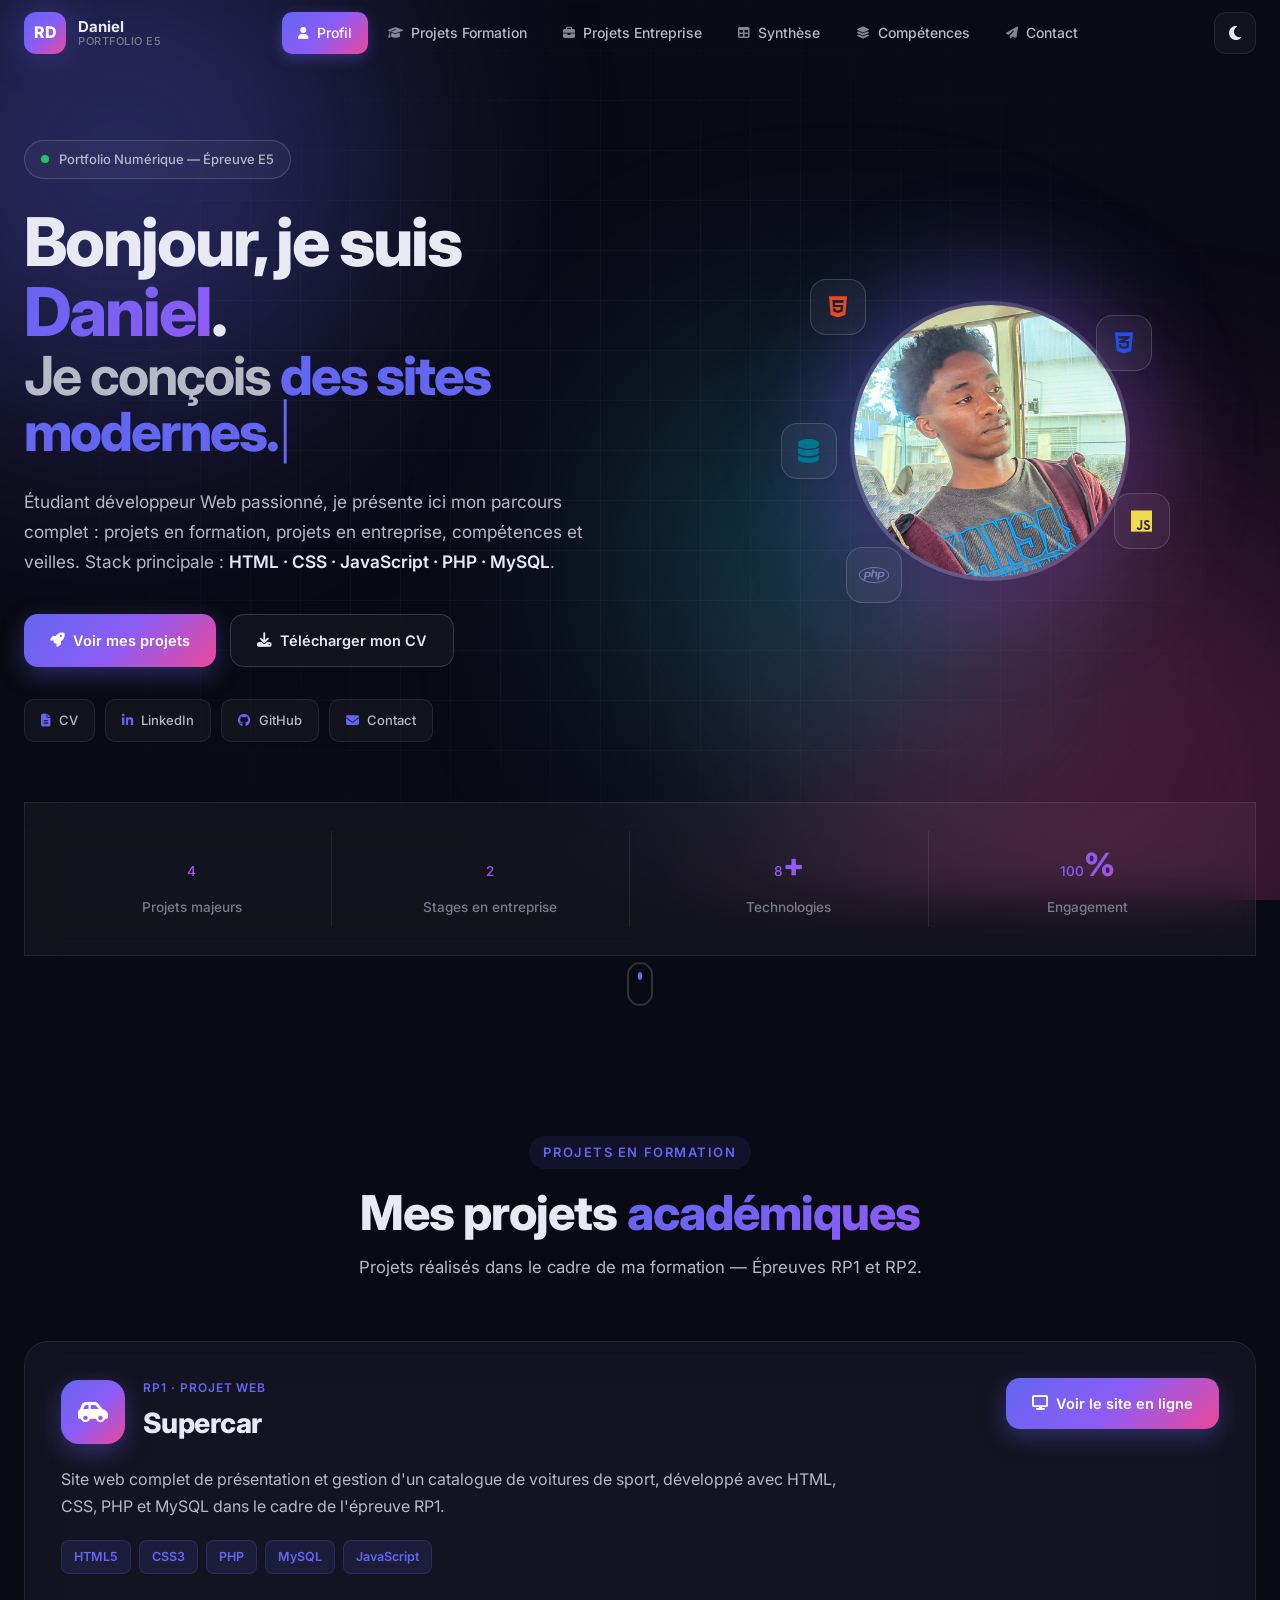
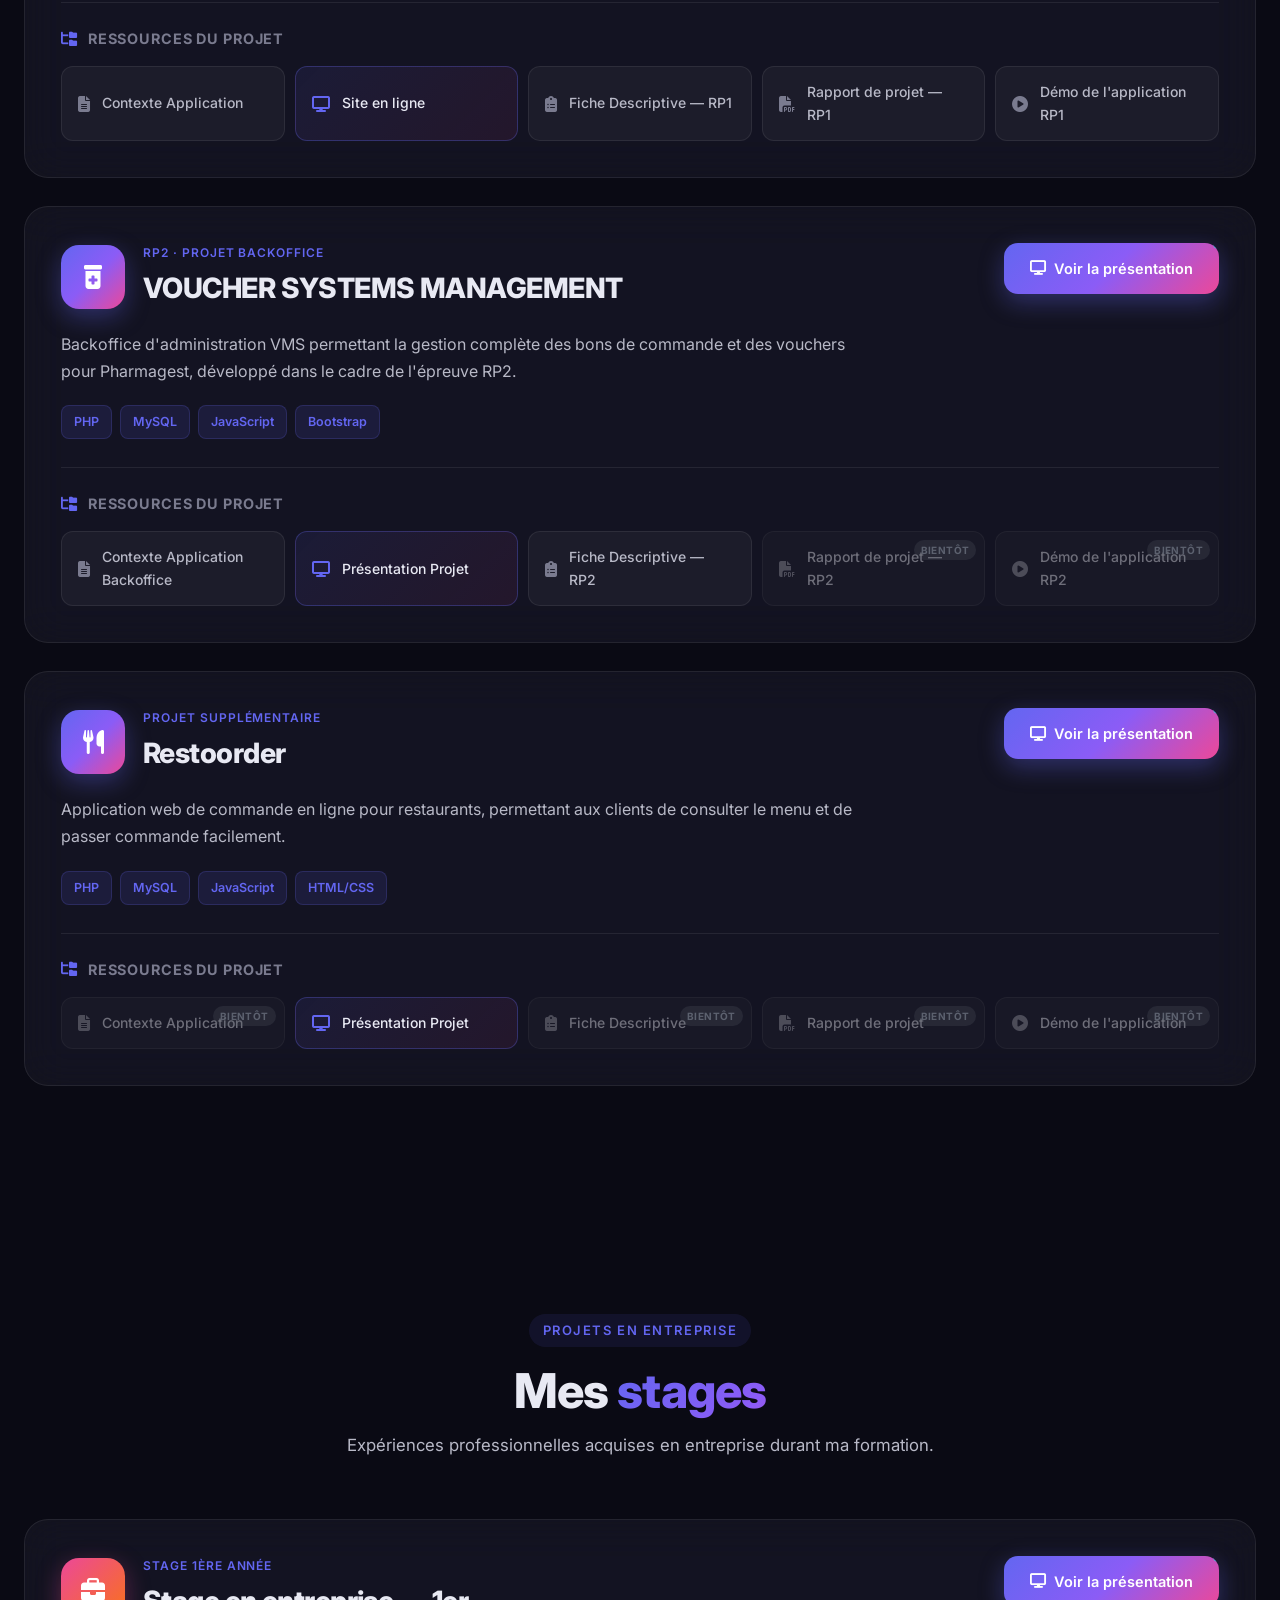
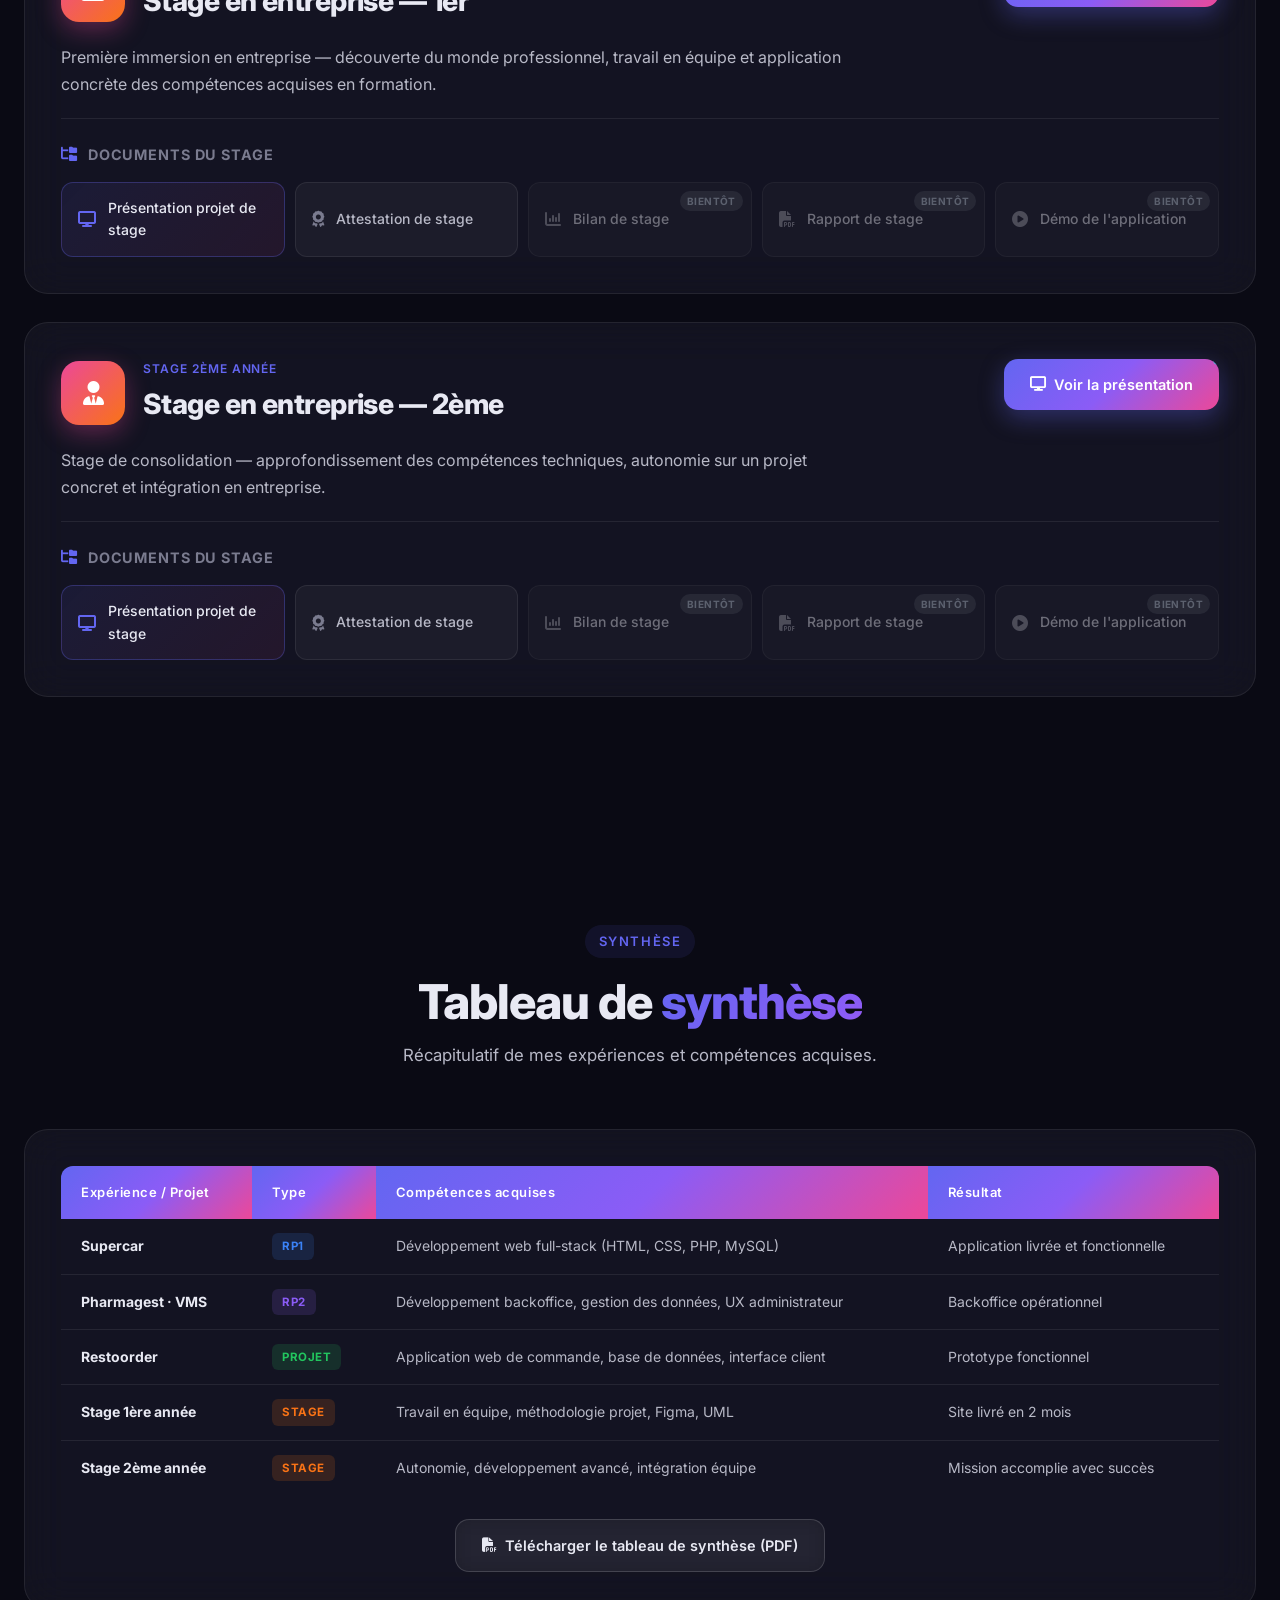
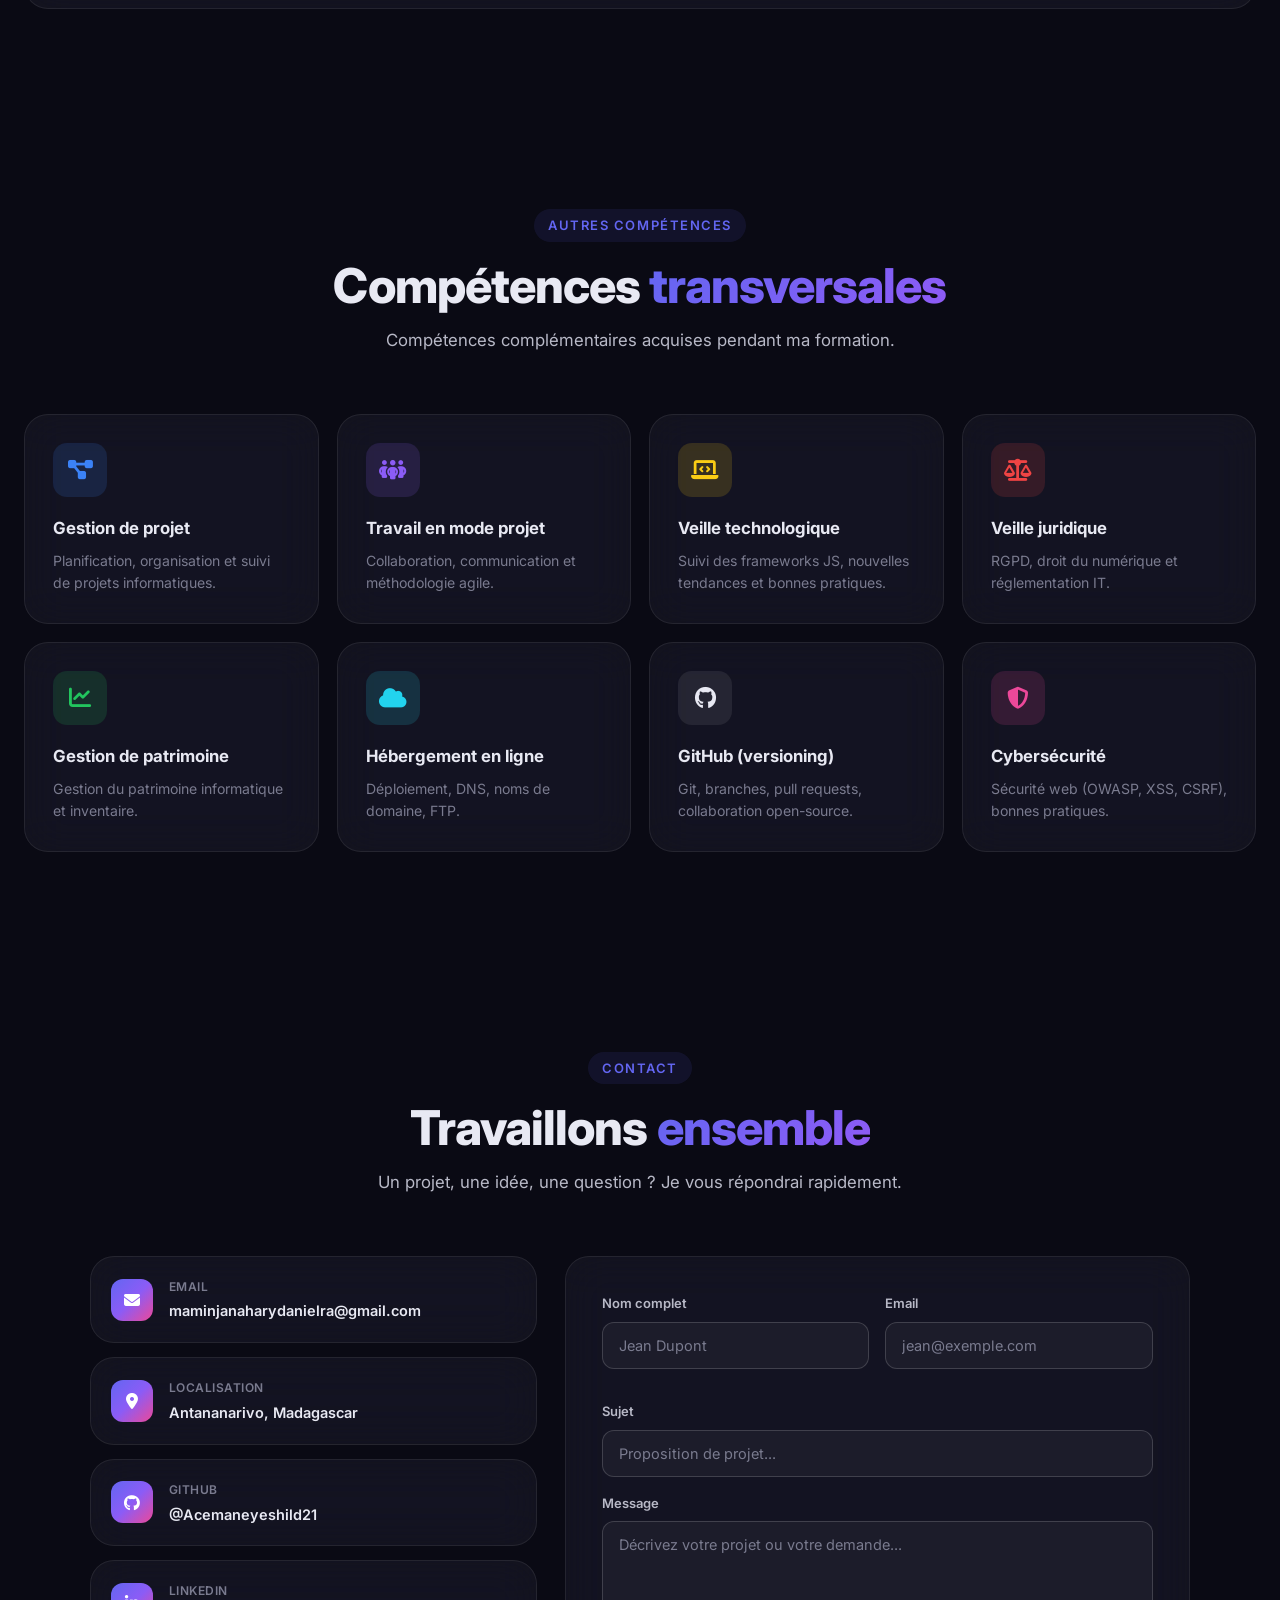
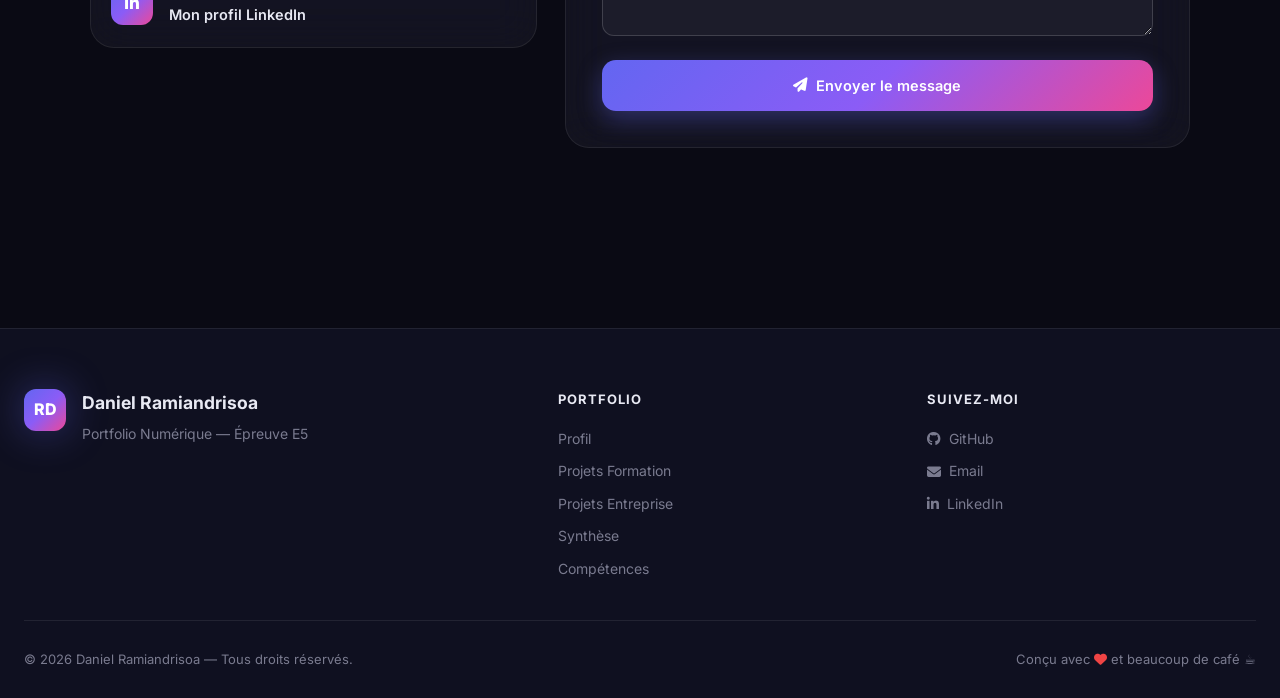
==== index.html @ cd3888f2 "Ajout des documents PDF et câblage des liens projets - 7 PDF ajoutés dans documents/ (contextes RP1/" ====
<!DOCTYPE html>
<html lang="fr" data-theme="dark">
<head>
    <meta charset="UTF-8">
    <meta name="viewport" content="width=device-width, initial-scale=1.0">
    <meta name="description" content="Portfolio Numérique — Épreuve E5 — Daniel Ramiandrisoa — Développeur Web Full Stack">
    <meta name="author" content="Daniel Ramiandrisoa">
    <title>Daniel Ramiandrisoa · Portfolio Numérique (E5)</title>

    <!-- Fonts -->
    <link rel="preconnect" href="https://fonts.googleapis.com">
    <link rel="preconnect" href="https://fonts.gstatic.com" crossorigin>
    <link href="https://fonts.googleapis.com/css2?family=Inter:wght@300;400;500;600;700;800;900&family=JetBrains+Mono:wght@400;500;700&display=swap" rel="stylesheet">

    <!-- Icons -->
    <link rel="stylesheet" href="https://cdnjs.cloudflare.com/ajax/libs/font-awesome/6.5.1/css/all.min.css">

    <!-- Styles -->
    <link rel="stylesheet" href="assets/style.css">
</head>
<body>

    <!-- ANIMATED BACKGROUND -->
    <div class="bg-wrapper" aria-hidden="true">
        <div class="blob blob-1"></div>
        <div class="blob blob-2"></div>
        <div class="blob blob-3"></div>
        <div class="grid-overlay"></div>
    </div>

    <!-- SCROLL PROGRESS BAR -->
    <div class="scroll-progress" id="scrollProgress"></div>

    <!-- NAVIGATION -->
    <header class="navbar" id="navbar">
        <div class="nav-container">
            <a href="#profil" class="nav-brand">
                <div class="logo-badge">
                    <span>RD</span>
                </div>
                <div class="brand-info">
                    <strong>Daniel</strong>
                    <small>Portfolio E5</small>
                </div>
            </a>

            <nav class="nav-links" id="navLinks">
                <a href="#profil" class="nav-link active"><i class="fas fa-user"></i> Profil</a>
                <a href="#formation" class="nav-link"><i class="fas fa-graduation-cap"></i> Projets Formation</a>
                <a href="#entreprise" class="nav-link"><i class="fas fa-briefcase"></i> Projets Entreprise</a>
                <a href="#synthese" class="nav-link"><i class="fas fa-table"></i> Synthèse</a>
                <a href="#competences" class="nav-link"><i class="fas fa-layer-group"></i> Compétences</a>
                <a href="#contact" class="nav-link"><i class="fas fa-paper-plane"></i> Contact</a>
            </nav>

            <div class="nav-actions">
                <button class="theme-toggle" id="themeToggle" aria-label="Changer le thème">
                    <i class="fas fa-moon icon-moon"></i>
                    <i class="fas fa-sun icon-sun"></i>
                </button>
                <button class="menu-toggle" id="menuToggle" aria-label="Menu">
                    <span></span>
                    <span></span>
                    <span></span>
                </button>
            </div>
        </div>
    </header>

    <main>

        <!-- ============ 1. PROFIL ============ -->
        <section class="hero" id="profil">
            <div class="hero-inner">
                <div class="hero-content" data-reveal>
                    <div class="status-pill">
                        <span class="status-dot"></span>
                        Portfolio Numérique — Épreuve E5
                    </div>

                    <h1 class="hero-title">
                        Bonjour, je suis <span class="gradient-text">Daniel</span>.<br>
                        <span class="hero-typed">
                            Je conçois
                            <span class="typed" id="typed"></span><span class="caret">|</span>
                        </span>
                    </h1>

                    <p class="hero-description">
                        Étudiant développeur Web passionné, je présente ici mon parcours complet :
                        projets en formation, projets en entreprise, compétences et veilles.
                        Stack principale : <strong>HTML · CSS · JavaScript · PHP · MySQL</strong>.
                    </p>

                    <div class="hero-cta">
                        <a href="#formation" class="btn btn-primary">
                            <i class="fas fa-rocket"></i> Voir mes projets
                        </a>
                        <a href="CV.pdf" class="btn btn-ghost" download>
                            <i class="fas fa-download"></i> Télécharger mon CV
                        </a>
                    </div>

                    <!-- Profil quick links -->
                    <div class="profile-links">
                        <a href="CV.pdf" target="_blank" class="profile-link">
                            <i class="fas fa-file-lines"></i> CV
                        </a>
                        <a href="#" target="_blank" rel="noopener" class="profile-link">
                            <i class="fab fa-linkedin-in"></i> LinkedIn
                        </a>
                        <a href="https://github.com/Acemaneyeshild21" target="_blank" rel="noopener" class="profile-link">
                            <i class="fab fa-github"></i> GitHub
                        </a>
                        <a href="#contact" class="profile-link">
                            <i class="fas fa-envelope"></i> Contact
                        </a>
                    </div>
                </div>

                <div class="hero-visual" data-reveal="right">
                    <div class="avatar-ring">
                        <div class="avatar-glow"></div>
                        <img src="IMAGES/dani picture.jpg" alt="Daniel" class="avatar">
                        <div class="floating-chip chip-1"><i class="fab fa-html5"></i></div>
                        <div class="floating-chip chip-2"><i class="fab fa-css3-alt"></i></div>
                        <div class="floating-chip chip-3"><i class="fab fa-js"></i></div>
                        <div class="floating-chip chip-4"><i class="fab fa-php"></i></div>
                        <div class="floating-chip chip-5"><i class="fas fa-database"></i></div>
                    </div>
                </div>
            </div>

            <div class="hero-stats" data-reveal>
                <div class="stat">
                    <strong><span class="counter" data-target="4">0</span></strong>
                    <span>Projets majeurs</span>
                </div>
                <div class="stat">
                    <strong><span class="counter" data-target="2">0</span></strong>
                    <span>Stages en entreprise</span>
                </div>
                <div class="stat">
                    <strong><span class="counter" data-target="8">0</span>+</strong>
                    <span>Technologies</span>
                </div>
                <div class="stat">
                    <strong><span class="counter" data-target="100">0</span>%</strong>
                    <span>Engagement</span>
                </div>
            </div>

            <a href="#formation" class="scroll-indicator" aria-label="Descendre">
                <span></span>
            </a>
        </section>

        <!-- ============ 2. PROJETS EN FORMATION ============ -->
        <section class="section" id="formation">
            <div class="section-head" data-reveal>
                <span class="section-kicker">Projets en formation</span>
                <h2 class="section-title">Mes projets <span class="gradient-text">académiques</span></h2>
                <p class="section-subtitle">Projets réalisés dans le cadre de ma formation — Épreuves RP1 et RP2.</p>
            </div>

            <!-- PROJECT 1 — SUPERCAR (RP1) -->
            <article class="project-block glass" data-reveal id="project-supercar">
                <div class="project-header">
                    <div class="project-title-row">
                        <div class="project-badge">
                            <i class="fas fa-car-side"></i>
                        </div>
                        <div>
                            <span class="project-kicker">RP1 · Projet Web</span>
                            <h3>Supercar</h3>
                        </div>
                    </div>
                    <a href="https://supercar21.alwaysdata.net" target="_blank" rel="noopener" class="btn btn-primary btn-presentation">
                        <i class="fas fa-display"></i> Voir le site en ligne
                    </a>
                </div>

                <p class="project-description">
                    Site web complet de présentation et gestion d'un catalogue de voitures de sport,
                    développé avec HTML, CSS, PHP et MySQL dans le cadre de l'épreuve RP1.
                </p>

                <div class="project-stack">
                    <span>HTML5</span><span>CSS3</span><span>PHP</span><span>MySQL</span><span>JavaScript</span>
                </div>

                <div class="project-resources">
                    <h4><i class="fas fa-folder-tree"></i> Ressources du projet</h4>
                    <div class="resource-grid">
                        <a href="documents/contexte-rp1-supercar.pdf" target="_blank" rel="noopener" class="resource-card">
                            <i class="fas fa-file-lines"></i>
                            <span>Contexte Application</span>
                        </a>
                        <a href="https://supercar21.alwaysdata.net" target="_blank" rel="noopener" class="resource-card resource-highlight">
                            <i class="fas fa-display"></i>
                            <span>Site en ligne</span>
                        </a>
                        <a href="documents/fiche-descriptive-rp1.pdf" target="_blank" rel="noopener" class="resource-card">
                            <i class="fas fa-clipboard-list"></i>
                            <span>Fiche Descriptive — RP1</span>
                        </a>
                        <a href="documents/rapport-projet-supercar.pdf" target="_blank" rel="noopener" class="resource-card">
                            <i class="fas fa-file-pdf"></i>
                            <span>Rapport de projet — RP1</span>
                        </a>
                        <a href="https://supercar21.alwaysdata.net" target="_blank" rel="noopener" class="resource-card">
                            <i class="fas fa-circle-play"></i>
                            <span>Démo de l'application RP1</span>
                        </a>
                    </div>
                </div>
            </article>

            <!-- PROJECT 2 VMS (RP2) -->
            <article class="project-block glass" data-reveal style="--delay:.1s" id="project-vms">
                <div class="project-header">
                    <div class="project-title-row">
                        <div class="project-badge">
                            <i class="fas fa-prescription-bottle-medical"></i>
                        </div>
                        <div>
                            <span class="project-kicker">RP2 · Projet Backoffice</span>
                            <h3>VOUCHER SYSTEMS MANAGEMENT</h3>
                        </div>
                    </div>
                    <!-- 👇 BOUTON DE PRÉSENTATION (Gamma) -->
                    <a href="https://canva.link/691xmqp88cqy38p" target="_blank" rel="noopener" class="btn btn-primary btn-presentation" data-gamma="vms">
                        <i class="fas fa-display"></i> Voir la présentation
                    </a>
                </div>

                <p class="project-description">
                    Backoffice d'administration VMS permettant la gestion complète des bons de commande
                    et des vouchers pour Pharmagest, développé dans le cadre de l'épreuve RP2.
                </p>

                <div class="project-stack">
                    <span>PHP</span><span>MySQL</span><span>JavaScript</span><span>Bootstrap</span>
                </div>

                <div class="project-resources">
                    <h4><i class="fas fa-folder-tree"></i> Ressources du projet</h4>
                    <div class="resource-grid">
                        <a href="documents/contexte-rp2-vms.pdf" target="_blank" rel="noopener" class="resource-card">
                            <i class="fas fa-file-lines"></i>
                            <span>Contexte Application Backoffice</span>
                        </a>
                        <a href="https://canva.link/691xmqp88cqy38p" target="_blank" rel="noopener" class="resource-card resource-highlight">
                            <i class="fas fa-display"></i>
                            <span>Présentation Projet</span>
                        </a>
                        <a href="documents/fiche-descriptive-rp2.pdf" target="_blank" rel="noopener" class="resource-card">
                            <i class="fas fa-clipboard-list"></i>
                            <span>Fiche Descriptive — RP2</span>
                        </a>
                        <a href="#" class="resource-card soon" aria-disabled="true" title="Bientôt disponible">
                            <i class="fas fa-file-pdf"></i>
                            <span>Rapport de projet — RP2</span>
                        </a>
                        <a href="#" class="resource-card soon" aria-disabled="true" title="Bientôt disponible">
                            <i class="fas fa-circle-play"></i>
                            <span>Démo de l'application RP2</span>
                        </a>
                    </div>
                </div>
            </article>

            <!-- PROJECT 3 — RESTOORDER (Projet supplémentaire) -->
            <article class="project-block glass" data-reveal style="--delay:.2s" id="project-restoorder">
                <div class="project-header">
                    <div class="project-title-row">
                        <div class="project-badge">
                            <i class="fas fa-utensils"></i>
                        </div>
                        <div>
                            <span class="project-kicker">Projet supplémentaire</span>
                            <h3>Restoorder</h3>
                        </div>
                    </div>
                    <!-- 👇 BOUTON DE PRÉSENTATION (Gamma) -->
                    <a href="https://canva.link/rau8908d33sqq9n" target="_blank" rel="noopener" class="btn btn-primary btn-presentation" data-gamma="restoorder">
                        <i class="fas fa-display"></i> Voir la présentation
                    </a>
                </div>

                <p class="project-description">
                    Application web de commande en ligne pour restaurants, permettant aux clients
                    de consulter le menu et de passer commande facilement.
                </p>

                <div class="project-stack">
                    <span>PHP</span><span>MySQL</span><span>JavaScript</span><span>HTML/CSS</span>
                </div>

                <div class="project-resources">
                    <h4><i class="fas fa-folder-tree"></i> Ressources du projet</h4>
                    <div class="resource-grid">
                        <a href="#" class="resource-card soon" aria-disabled="true" title="Bientôt disponible">
                            <i class="fas fa-file-lines"></i>
                            <span>Contexte Application</span>
                        </a>
                        <a href="https://canva.link/rau8908d33sqq9n" target="_blank" rel="noopener" class="resource-card resource-highlight">
                            <i class="fas fa-display"></i>
                            <span>Présentation Projet</span>
                        </a>
                        <a href="#" class="resource-card soon" aria-disabled="true" title="Bientôt disponible">
                            <i class="fas fa-clipboard-list"></i>
                            <span>Fiche Descriptive</span>
                        </a>
                        <a href="#" class="resource-card soon" aria-disabled="true" title="Bientôt disponible">
                            <i class="fas fa-file-pdf"></i>
                            <span>Rapport de projet</span>
                        </a>
                        <a href="#" class="resource-card soon" aria-disabled="true" title="Bientôt disponible">
                            <i class="fas fa-circle-play"></i>
                            <span>Démo de l'application</span>
                        </a>
                    </div>
                </div>
            </article>
        </section>

        <!-- ============ 3. PROJETS EN ENTREPRISE ============ -->
        <section class="section" id="entreprise">
            <div class="section-head" data-reveal>
                <span class="section-kicker">Projets en entreprise</span>
                <h2 class="section-title">Mes <span class="gradient-text">stages</span></h2>
                <p class="section-subtitle">Expériences professionnelles acquises en entreprise durant ma formation.</p>
            </div>

            <!-- STAGE 1ère ANNÉE -->
            <article class="project-block glass" data-reveal id="stage-1">
                <div class="project-header">
                    <div class="project-title-row">
                        <div class="project-badge badge-alt">
                            <i class="fas fa-briefcase"></i>
                        </div>
                        <div>
                            <span class="project-kicker">Stage 1ère année</span>
                            <h3>Stage en entreprise — 1er</h3>
                        </div>
                    </div>
                    <!-- 👇 BOUTON DE PRÉSENTATION (Gamma) -->
                    <a href="https://canva.link/2drjv4bd35usdvf" target="_blank" rel="noopener" class="btn btn-primary btn-presentation" data-gamma="stage1">
                        <i class="fas fa-display"></i> Voir la présentation
                    </a>
                </div>

                <p class="project-description">
                    Première immersion en entreprise — découverte du monde professionnel,
                    travail en équipe et application concrète des compétences acquises en formation.
                </p>

                <div class="project-resources">
                    <h4><i class="fas fa-folder-tree"></i> Documents du stage</h4>
                    <div class="resource-grid">
                        <a href="https://canva.link/2drjv4bd35usdvf" target="_blank" rel="noopener" class="resource-card resource-highlight">
                            <i class="fas fa-display"></i>
                            <span>Présentation projet de stage</span>
                        </a>
                        <a href="documents/attestation-stage1.pdf" target="_blank" rel="noopener" class="resource-card">
                            <i class="fas fa-award"></i>
                            <span>Attestation de stage</span>
                        </a>
                        <a href="#" class="resource-card soon" aria-disabled="true" title="Bientôt disponible">
                            <i class="fas fa-chart-column"></i>
                            <span>Bilan de stage</span>
                        </a>
                        <a href="#" class="resource-card soon" aria-disabled="true" title="Bientôt disponible">
                            <i class="fas fa-file-pdf"></i>
                            <span>Rapport de stage</span>
                        </a>
                        <a href="#" class="resource-card soon" aria-disabled="true" title="Bientôt disponible">
                            <i class="fas fa-circle-play"></i>
                            <span>Démo de l'application</span>
                        </a>
                    </div>
                </div>
            </article>

            <!-- STAGE 2ème ANNÉE -->
            <article class="project-block glass" data-reveal style="--delay:.1s" id="stage-2">
                <div class="project-header">
                    <div class="project-title-row">
                        <div class="project-badge badge-alt">
                            <i class="fas fa-user-tie"></i>
                        </div>
                        <div>
                            <span class="project-kicker">Stage 2ème année</span>
                            <h3>Stage en entreprise — 2ème</h3>
                        </div>
                    </div>
                    <!-- 👇 BOUTON DE PRÉSENTATION (Gamma) -->
                    <a href="https://canva.link/rau8908d33sqq9n" target="_blank" rel="noopener" class="btn btn-primary btn-presentation" data-gamma="stage2">
                        <i class="fas fa-display"></i> Voir la présentation
                    </a>
                </div>

                <p class="project-description">
                    Stage de consolidation — approfondissement des compétences techniques,
                    autonomie sur un projet concret et intégration en entreprise.
                </p>

                <div class="project-resources">
                    <h4><i class="fas fa-folder-tree"></i> Documents du stage</h4>
                    <div class="resource-grid">
                        <a href="https://restoorder-fqgn.vercel.app/" target="_blank" rel="noopener" class="resource-card resource-highlight">
                            <i class="fas fa-display"></i>
                            <span>Présentation projet de stage</span>
                        </a>
                        <a href="documents/attestation-stage2.pdf" target="_blank" rel="noopener" class="resource-card">
                            <i class="fas fa-award"></i>
                            <span>Attestation de stage</span>
                        </a>
                        <a href="#" class="resource-card soon" aria-disabled="true" title="Bientôt disponible">
                            <i class="fas fa-chart-column"></i>
                            <span>Bilan de stage</span>
                        </a>
                        <a href="#" class="resource-card soon" aria-disabled="true" title="Bientôt disponible">
                            <i class="fas fa-file-pdf"></i>
                            <span>Rapport de stage</span>
                        </a>
                        <a href="#" class="resource-card soon" aria-disabled="true" title="Bientôt disponible">
                            <i class="fas fa-circle-play"></i>
                            <span>Démo de l'application</span>
                        </a>
                    </div>
                </div>
            </article>
        </section>

        <!-- ============ 4. TABLEAU DE SYNTHÈSE ============ -->
        <section class="section" id="synthese">
            <div class="section-head" data-reveal>
                <span class="section-kicker">Synthèse</span>
                <h2 class="section-title">Tableau de <span class="gradient-text">synthèse</span></h2>
                <p class="section-subtitle">Récapitulatif de mes expériences et compétences acquises.</p>
            </div>

            <div class="summary-wrap glass" data-reveal>
                <div class="table-scroll">
                    <table class="summary-table">
                        <thead>
                            <tr>
                                <th>Expérience / Projet</th>
                                <th>Type</th>
                                <th>Compétences acquises</th>
                                <th>Résultat</th>
                            </tr>
                        </thead>
                        <tbody>
                            <tr>
                                <td><strong>Supercar</strong></td>
                                <td><span class="tag tag-blue">RP1</span></td>
                                <td>Développement web full-stack (HTML, CSS, PHP, MySQL)</td>
                                <td>Application livrée et fonctionnelle</td>
                            </tr>
                            <tr>
                                <td><strong>Pharmagest · VMS</strong></td>
                                <td><span class="tag tag-purple">RP2</span></td>
                                <td>Développement backoffice, gestion des données, UX administrateur</td>
                                <td>Backoffice opérationnel</td>
                            </tr>
                            <tr>
                                <td><strong>Restoorder</strong></td>
                                <td><span class="tag tag-green">Projet</span></td>
                                <td>Application web de commande, base de données, interface client</td>
                                <td>Prototype fonctionnel</td>
                            </tr>
                            <tr>
                                <td><strong>Stage 1ère année</strong></td>
                                <td><span class="tag tag-orange">Stage</span></td>
                                <td>Travail en équipe, méthodologie projet, Figma, UML</td>
                                <td>Site livré en 2 mois</td>
                            </tr>
                            <tr>
                                <td><strong>Stage 2ème année</strong></td>
                                <td><span class="tag tag-orange">Stage</span></td>
                                <td>Autonomie, développement avancé, intégration équipe</td>
                                <td>Mission accomplie avec succès</td>
                            </tr>
                        </tbody>
                    </table>
                </div>
                <div style="text-align:center; margin-top:24px;">
                    <a href="documents/tableau-synthese.pdf" target="_blank" rel="noopener" class="btn btn-ghost">
                        <i class="fas fa-file-pdf"></i> Télécharger le tableau de synthèse (PDF)
                    </a>
                </div>
            </div>
        </section>

        <!-- ============ 5. AUTRES COMPÉTENCES ============ -->
        <section class="section" id="competences">
            <div class="section-head" data-reveal>
                <span class="section-kicker">Autres compétences</span>
                <h2 class="section-title">Compétences <span class="gradient-text">transversales</span></h2>
                <p class="section-subtitle">Compétences complémentaires acquises pendant ma formation.</p>
            </div>

            <div class="competences-grid">
                <a href="#" class="competence-card glass" data-reveal>
                    <div class="comp-icon icon-blue"><i class="fas fa-diagram-project"></i></div>
                    <h4>Gestion de projet</h4>
                    <p>Planification, organisation et suivi de projets informatiques.</p>
                </a>
                <a href="#" class="competence-card glass" data-reveal style="--delay:.05s">
                    <div class="comp-icon icon-purple"><i class="fas fa-people-group"></i></div>
                    <h4>Travail en mode projet</h4>
                    <p>Collaboration, communication et méthodologie agile.</p>
                </a>
                <a href="veille 1 js.html" class="competence-card glass" data-reveal style="--delay:.1s">
                    <div class="comp-icon icon-yellow"><i class="fas fa-laptop-code"></i></div>
                    <h4>Veille technologique</h4>
                    <p>Suivi des frameworks JS, nouvelles tendances et bonnes pratiques.</p>
                </a>
                <a href="#" class="competence-card glass" data-reveal style="--delay:.15s">
                    <div class="comp-icon icon-red"><i class="fas fa-scale-balanced"></i></div>
                    <h4>Veille juridique</h4>
                    <p>RGPD, droit du numérique et réglementation IT.</p>
                </a>
                <a href="#" class="competence-card glass" data-reveal style="--delay:.2s">
                    <div class="comp-icon icon-green"><i class="fas fa-chart-line"></i></div>
                    <h4>Gestion de patrimoine</h4>
                    <p>Gestion du patrimoine informatique et inventaire.</p>
                </a>
                <a href="#" class="competence-card glass" data-reveal style="--delay:.25s">
                    <div class="comp-icon icon-cyan"><i class="fas fa-cloud"></i></div>
                    <h4>Hébergement en ligne</h4>
                    <p>Déploiement, DNS, noms de domaine, FTP.</p>
                </a>
                <a href="https://github.com/Acemaneyeshild21" target="_blank" rel="noopener" class="competence-card glass" data-reveal style="--delay:.3s">
                    <div class="comp-icon icon-dark"><i class="fab fa-github"></i></div>
                    <h4>GitHub (versioning)</h4>
                    <p>Git, branches, pull requests, collaboration open-source.</p>
                </a>
                <a href="veille 3 securite web .html" class="competence-card glass" data-reveal style="--delay:.35s">
                    <div class="comp-icon icon-pink"><i class="fas fa-shield-halved"></i></div>
                    <h4>Cybersécurité</h4>
                    <p>Sécurité web (OWASP, XSS, CSRF), bonnes pratiques.</p>
                </a>
            </div>
        </section>

        <!-- ============ CONTACT ============ -->
        <section class="section" id="contact">
            <div class="section-head" data-reveal>
                <span class="section-kicker">Contact</span>
                <h2 class="section-title">Travaillons <span class="gradient-text">ensemble</span></h2>
                <p class="section-subtitle">Un projet, une idée, une question ? Je vous répondrai rapidement.</p>
            </div>

            <div class="contact-grid">
                <div class="contact-info" data-reveal>
                    <div class="info-card glass">
                        <i class="fas fa-envelope"></i>
                        <div>
                            <span>Email</span>
                            <a href="mailto:maminjanaharydanielra@gmail.com">maminjanaharydanielra@gmail.com</a>
                        </div>
                    </div>
                    <div class="info-card glass">
                        <i class="fas fa-location-dot"></i>
                        <div>
                            <span>Localisation</span>
                            <strong>Antananarivo, Madagascar</strong>
                        </div>
                    </div>
                    <div class="info-card glass">
                        <i class="fab fa-github"></i>
                        <div>
                            <span>GitHub</span>
                            <a href="https://github.com/Acemaneyeshild21" target="_blank" rel="noopener">@Acemaneyeshild21</a>
                        </div>
                    </div>
                    <div class="info-card glass">
                        <i class="fab fa-linkedin-in"></i>
                        <div>
                            <span>LinkedIn</span>
                            <a href="#" target="_blank">Mon profil LinkedIn</a>
                        </div>
                    </div>
                </div>

                <form class="contact-form glass" id="contactForm" data-reveal="right">
                    <div class="form-row">
                        <div class="form-group">
                            <label for="name">Nom complet</label>
                            <input type="text" id="name" name="name" required placeholder="Jean Dupont">
                        </div>
                        <div class="form-group">
                            <label for="email">Email</label>
                            <input type="email" id="email" name="email" required placeholder="jean@exemple.com">
                        </div>
                    </div>
                    <div class="form-group">
                        <label for="subject">Sujet</label>
                        <input type="text" id="subject" name="subject" required placeholder="Proposition de projet...">
                    </div>
                    <div class="form-group">
                        <label for="message">Message</label>
                        <textarea id="message" name="message" rows="5" required placeholder="Décrivez votre projet ou votre demande..."></textarea>
                    </div>
                    <button type="submit" class="btn btn-primary btn-full">
                        <i class="fas fa-paper-plane"></i> Envoyer le message
                    </button>
                </form>
            </div>
        </section>
    </main>

    <!-- FOOTER -->
    <footer class="footer">
        <div class="footer-inner">
            <div class="footer-brand">
                <div class="logo-badge"><span>RD</span></div>
                <div>
                    <strong>Daniel Ramiandrisoa</strong>
                    <p>Portfolio Numérique — Épreuve E5</p>
                </div>
            </div>

            <div class="footer-links">
                <h5>Portfolio</h5>
                <a href="#profil">Profil</a>
                <a href="#formation">Projets Formation</a>
                <a href="#entreprise">Projets Entreprise</a>
                <a href="#synthese">Synthèse</a>
                <a href="#competences">Compétences</a>
            </div>

            <div class="footer-links">
                <h5>Suivez-moi</h5>
                <a href="https://github.com/Acemaneyeshild21" target="_blank" rel="noopener"><i class="fab fa-github"></i> GitHub</a>
                <a href="mailto:maminjanaharydanielra@gmail.com"><i class="fas fa-envelope"></i> Email</a>
                <a href="#"><i class="fab fa-linkedin-in"></i> LinkedIn</a>
            </div>
        </div>

        <div class="footer-bottom">
            <p>&copy; <span id="year"></span> Daniel Ramiandrisoa — Tous droits réservés.</p>
            <p>Conçu avec <i class="fas fa-heart" style="color:#ef4444"></i> et beaucoup de café ☕</p>
        </div>
    </footer>

    <!-- BACK TO TOP -->
    <button class="back-top" id="backTop" aria-label="Remonter">
        <i class="fas fa-arrow-up"></i>
    </button>

    <script src="assets/controllers/script.js"></script>
</body>
</html>
---- assets/style.css ----
/* =================================================
   PORTFOLIO MODERNE · E5 · Daniel Ramiandrisoa
   Design system 2026 · Dark/Light · Glassmorphism
   ================================================= */

/* ---------- TOKENS / VARIABLES ---------- */
:root {
    /* Brand */
    --brand-1: #6366f1;
    --brand-2: #8b5cf6;
    --brand-3: #ec4899;
    --accent: #22d3ee;
    --accent-2: #14b8a6;

    /* Gradients */
    --gradient-1: linear-gradient(135deg, #6366f1 0%, #8b5cf6 50%, #ec4899 100%);
    --gradient-2: linear-gradient(135deg, #22d3ee 0%, #6366f1 100%);
    --gradient-3: linear-gradient(135deg, #ec4899 0%, #f97316 100%);

    /* Radius */
    --r-sm: 10px;
    --r-md: 16px;
    --r-lg: 24px;
    --r-xl: 32px;

    /* Shadows */
    --shadow-soft: 0 4px 24px rgba(0, 0, 0, 0.08);
    --shadow-hard: 0 12px 40px rgba(0, 0, 0, 0.18);
    --shadow-glow: 0 0 40px rgba(99, 102, 241, 0.4);

    /* Transitions */
    --ease: cubic-bezier(0.22, 1, 0.36, 1);
    --dur: 0.4s;
}

/* DARK THEME (par défaut) */
html[data-theme="dark"] {
    --bg: #0a0a14;
    --bg-2: #0f1020;
    --bg-3: #151629;
    --surface: rgba(255, 255, 255, 0.04);
    --surface-hover: rgba(255, 255, 255, 0.08);
    --border: rgba(255, 255, 255, 0.08);
    --border-strong: rgba(255, 255, 255, 0.16);
    --text: #e8e9f3;
    --text-2: #b8b9c7;
    --text-3: #7a7b8f;
    --blob-1: rgba(99, 102, 241, 0.35);
    --blob-2: rgba(236, 72, 153, 0.25);
    --blob-3: rgba(34, 211, 238, 0.25);
    --grid-color: rgba(255, 255, 255, 0.03);
    --navbar-bg: rgba(10, 10, 20, 0.65);
}

/* LIGHT THEME */
html[data-theme="light"] {
    --bg: #f7f8fc;
    --bg-2: #eef0f7;
    --bg-3: #e6e9f4;
    --surface: rgba(255, 255, 255, 0.7);
    --surface-hover: rgba(255, 255, 255, 0.95);
    --border: rgba(15, 23, 42, 0.08);
    --border-strong: rgba(15, 23, 42, 0.14);
    --text: #0f172a;
    --text-2: #475569;
    --text-3: #64748b;
    --blob-1: rgba(99, 102, 241, 0.22);
    --blob-2: rgba(236, 72, 153, 0.18);
    --blob-3: rgba(34, 211, 238, 0.2);
    --grid-color: rgba(15, 23, 42, 0.04);
    --navbar-bg: rgba(247, 248, 252, 0.75);
}

/* ---------- RESET ---------- */
*, *::before, *::after {
    box-sizing: border-box;
    margin: 0;
    padding: 0;
}

html {
    scroll-behavior: smooth;
    -webkit-tap-highlight-color: transparent;
}

body {
    font-family: 'Inter', 'Segoe UI', system-ui, -apple-system, sans-serif;
    background: var(--bg);
    color: var(--text);
    line-height: 1.6;
    overflow-x: hidden;
    transition: background-color 0.4s ease, color 0.4s ease;
    min-height: 100vh;
}

img { display: block; max-width: 100%; height: auto; }
a { color: inherit; text-decoration: none; }
button { border: none; background: transparent; cursor: pointer; color: inherit; font: inherit; }
ul, li { list-style: none; }

/* ---------- BACKGROUND ANIMATED ---------- */
.bg-wrapper {
    position: fixed;
    inset: 0;
    z-index: -1;
    overflow: hidden;
    pointer-events: none;
}

.blob {
    position: absolute;
    border-radius: 50%;
    filter: blur(120px);
    animation: floatBlob 20s ease-in-out infinite;
}

.blob-1 {
    width: 500px; height: 500px;
    background: var(--blob-1);
    top: -10%; left: -10%;
}

.blob-2 {
    width: 600px; height: 600px;
    background: var(--blob-2);
    bottom: -20%; right: -10%;
    animation-delay: -7s;
    animation-duration: 25s;
}

.blob-3 {
    width: 400px; height: 400px;
    background: var(--blob-3);
    top: 40%; left: 50%;
    animation-delay: -14s;
    animation-duration: 22s;
}

@keyframes floatBlob {
    0%, 100% { transform: translate(0, 0) scale(1); }
    33% { transform: translate(60px, -40px) scale(1.1); }
    66% { transform: translate(-40px, 40px) scale(0.9); }
}

.grid-overlay {
    position: absolute;
    inset: 0;
    background-image:
        linear-gradient(var(--grid-color) 1px, transparent 1px),
        linear-gradient(90deg, var(--grid-color) 1px, transparent 1px);
    background-size: 50px 50px;
    -webkit-mask-image: radial-gradient(ellipse at center, black 40%, transparent 80%);
    mask-image: radial-gradient(ellipse at center, black 40%, transparent 80%);
}

/* ---------- SCROLL PROGRESS ---------- */
.scroll-progress {
    position: fixed;
    top: 0; left: 0;
    height: 3px;
    width: 0;
    background: var(--gradient-1);
    z-index: 1001;
    transition: width 0.1s linear;
}

/* ---------- NAVBAR ---------- */
.navbar {
    position: fixed;
    top: 0; left: 0; right: 0;
    z-index: 1000;
    padding: 12px 0;
    transition: all 0.3s ease;
}

.navbar.scrolled {
    padding: 8px 0;
    background: var(--navbar-bg);
    -webkit-backdrop-filter: blur(20px) saturate(180%);
    backdrop-filter: blur(20px) saturate(180%);
    border-bottom: 1px solid var(--border);
}

.nav-container {
    max-width: 1280px;
    margin: 0 auto;
    padding: 0 24px;
    display: flex;
    align-items: center;
    justify-content: space-between;
    gap: 20px;
}

.nav-brand {
    display: flex;
    align-items: center;
    gap: 12px;
    flex-shrink: 0;
}

.logo-badge {
    width: 42px; height: 42px;
    border-radius: 12px;
    background: var(--gradient-1);
    display: flex;
    align-items: center;
    justify-content: center;
    color: #fff;
    font-weight: 800;
    font-size: 16px;
    box-shadow: var(--shadow-glow);
    transition: transform 0.4s var(--ease);
}

.nav-brand:hover .logo-badge { transform: rotate(-6deg) scale(1.05); }

.brand-info { display: flex; flex-direction: column; line-height: 1.1; }
.brand-info strong { font-weight: 700; font-size: 15px; }
.brand-info small { color: var(--text-3); font-size: 11px; font-weight: 500; letter-spacing: 0.5px; text-transform: uppercase; }

.nav-links {
    display: flex;
    gap: 4px;
    align-items: center;
}

.nav-link {
    padding: 10px 16px;
    border-radius: 10px;
    font-size: 14px;
    font-weight: 500;
    color: var(--text-2);
    display: inline-flex;
    align-items: center;
    gap: 8px;
    transition: all 0.3s var(--ease);
    position: relative;
}

.nav-link i { font-size: 12px; opacity: 0.7; }

.nav-link:hover {
    color: var(--text);
    background: var(--surface);
}

.nav-link.active {
    color: #fff;
    background: var(--gradient-1);
    box-shadow: 0 4px 14px rgba(99, 102, 241, 0.35);
}

.nav-link.active i { opacity: 1; }

.nav-actions {
    display: flex;
    align-items: center;
    gap: 8px;
}

.theme-toggle {
    width: 42px; height: 42px;
    border-radius: 12px;
    background: var(--surface);
    border: 1px solid var(--border);
    display: flex;
    align-items: center;
    justify-content: center;
    transition: all 0.3s var(--ease);
    position: relative;
    overflow: hidden;
}

.theme-toggle:hover {
    transform: rotate(15deg);
    border-color: var(--brand-1);
    background: var(--surface-hover);
}

.theme-toggle i {
    position: absolute;
    transition: transform 0.5s var(--ease), opacity 0.3s ease;
    font-size: 16px;
}

html[data-theme="dark"] .icon-moon { opacity: 1; transform: translateY(0); }
html[data-theme="dark"] .icon-sun { opacity: 0; transform: translateY(100%); }
html[data-theme="light"] .icon-moon { opacity: 0; transform: translateY(-100%); }
html[data-theme="light"] .icon-sun { opacity: 1; transform: translateY(0); color: #f59e0b; }

.menu-toggle {
    display: none;
    width: 42px; height: 42px;
    border-radius: 12px;
    background: var(--surface);
    border: 1px solid var(--border);
    flex-direction: column;
    align-items: center;
    justify-content: center;
    gap: 4px;
}

.menu-toggle span {
    display: block;
    width: 18px;
    height: 2px;
    background: var(--text);
    border-radius: 2px;
    transition: all 0.3s ease;
}

.menu-toggle.open span:nth-child(1) { transform: translateY(6px) rotate(45deg); }
.menu-toggle.open span:nth-child(2) { opacity: 0; }
.menu-toggle.open span:nth-child(3) { transform: translateY(-6px) rotate(-45deg); }

/* ---------- BUTTONS ---------- */
.btn {
    display: inline-flex;
    align-items: center;
    justify-content: center;
    gap: 8px;
    padding: 14px 26px;
    border-radius: 14px;
    font-weight: 600;
    font-size: 14.5px;
    cursor: pointer;
    transition: all 0.3s var(--ease);
    white-space: nowrap;
    position: relative;
    overflow: hidden;
}

.btn-primary {
    background: var(--gradient-1);
    color: #fff;
    box-shadow: 0 8px 24px rgba(99, 102, 241, 0.35);
}

.btn-primary:hover {
    transform: translateY(-3px);
    box-shadow: 0 14px 32px rgba(99, 102, 241, 0.5);
}

.btn-primary::before {
    content: '';
    position: absolute;
    inset: 0;
    background: linear-gradient(135deg, #ec4899, #6366f1);
    opacity: 0;
    transition: opacity 0.4s;
}
.btn-primary:hover::before { opacity: 1; }
.btn-primary > * { position: relative; z-index: 1; }

.btn-ghost {
    background: var(--surface);
    color: var(--text);
    border: 1px solid var(--border-strong);
    -webkit-backdrop-filter: blur(10px);
     backdrop-filter: blur(10px); /* Add this line */
}
.btn-ghost:hover {
    transform: translateY(-3px);
    border-color: var(--brand-1);
    background: var(--surface-hover);
    box-shadow: var(--shadow-soft);
}

.btn-sm { padding: 10px 18px; font-size: 13px; }
.btn-full { width: 100%; }

.btn-presentation {
    position: relative;
}

.btn-presentation::after {
    content: '';
    position: absolute;
    top: 0; right: 0;
    width: 10px; height: 10px;
    border-radius: 50%;
    background: #22d3ee;
    box-shadow: 0 0 0 0 rgba(34, 211, 238, 0.7);
    animation: pulse 2s infinite;
    transform: translate(4px, -4px);
}

@keyframes pulse {
    0% { box-shadow: 0 0 0 0 rgba(34, 211, 238, 0.7); }
    70% { box-shadow: 0 0 0 10px rgba(34, 211, 238, 0); }
    100% { box-shadow: 0 0 0 0 rgba(34, 211, 238, 0); }
}

/* ---------- HERO ---------- */
.hero {
    min-height: 100vh;
    padding: 140px 24px 80px;
    position: relative;
    max-width: 1280px;
    margin: 0 auto;
    display: flex;
    flex-direction: column;
    justify-content: center;
}

.hero-inner {
    display: grid;
    grid-template-columns: 1.2fr 1fr;
    gap: 60px;
    align-items: center;
}

.status-pill {
    display: inline-flex;
    align-items: center;
    gap: 10px;
    padding: 8px 16px;
    border-radius: 999px;
    background: var(--surface);
    border: 1px solid var(--border-strong);
    font-size: 13px;
    font-weight: 500;
    color: var(--text-2);
    margin-bottom: 28px;
    -webkit-backdrop-filter: blur(10px); /* Add this line for Safari and Safari on iOS */
    backdrop-filter: blur(10px);
}

.status-dot {
    width: 8px; height: 8px;
    border-radius: 50%;
    background: #22c55e;
    box-shadow: 0 0 0 0 rgba(34, 197, 94, 0.5);
    animation: pulse-dot 2s infinite;
}

@keyframes pulse-dot {
    0%, 100% { box-shadow: 0 0 0 0 rgba(34, 197, 94, 0.5); }
    50% { box-shadow: 0 0 0 8px rgba(34, 197, 94, 0); }
}

.hero-title {
    font-size: clamp(2.5rem, 5.5vw, 4.2rem);
    font-weight: 800;
    line-height: 1.05;
    letter-spacing: -0.03em;
    margin-bottom: 24px;
}

.gradient-text {
    background: var(--gradient-1);
    -webkit-background-clip: text;
    background-clip: text;
    -webkit-text-fill-color: transparent;
    color: transparent;
    background-size: 200% auto;
    animation: gradientShift 4s ease-in-out infinite;
}

@keyframes gradientShift {
    0%, 100% { background-position: 0% 50%; }
    50% { background-position: 100% 50%; }
}

.hero-typed {
    display: inline-block;
    color: var(--text-2);
    font-size: 0.8em;
    font-weight: 700;
}

.typed {
    color: var(--brand-1);
    font-weight: 800;
}

.caret {
    color: var(--brand-1);
    animation: blink 1s steps(1) infinite;
    font-weight: 300;
}

@keyframes blink { 50% { opacity: 0; } }

.hero-description {
    font-size: 1.08rem;
    color: var(--text-2);
    max-width: 560px;
    margin-bottom: 36px;
    line-height: 1.75;
}

.hero-description strong { color: var(--text); font-weight: 600; }

.hero-cta {
    display: flex;
    gap: 14px;
    margin-bottom: 32px;
    flex-wrap: wrap;
}

.profile-links {
    display: flex;
    gap: 10px;
    flex-wrap: wrap;
    margin-top: 8px;
}

.profile-link {
    display: inline-flex;
    align-items: center;
    gap: 8px;
    padding: 10px 16px;
    border-radius: 10px;
    background: var(--surface);
    border: 1px solid var(--border);
    font-size: 13px;
    font-weight: 500;
    color: var(--text-2);
    transition: all 0.3s var(--ease);
}

.profile-link:hover {
    transform: translateY(-2px);
    color: var(--text);
    border-color: var(--brand-1);
    box-shadow: var(--shadow-soft);
}

.profile-link i { color: var(--brand-1); }

/* Hero Visual - Avatar */
.hero-visual {
    display: flex;
    justify-content: center;
    align-items: center;
}

.avatar-ring {
    position: relative;
    width: 360px;
    height: 360px;
    display: flex;
    align-items: center;
    justify-content: center;
}

.avatar-glow {
    position: absolute;
    inset: 10%;
    border-radius: 50%;
    background: var(--gradient-1);
    filter: blur(60px);
    opacity: 0.6;
    animation: pulse-glow 4s ease-in-out infinite;
}

@keyframes pulse-glow {
    0%, 100% { transform: scale(1); opacity: 0.6; }
    50% { transform: scale(1.1); opacity: 0.8; }
}

.avatar {
    width: 280px;
    height: 280px;
    border-radius: 50%;
    object-fit: cover;
    border: 4px solid var(--border-strong);
    position: relative;
    z-index: 1;
    box-shadow: var(--shadow-hard);
    animation: floatY 6s ease-in-out infinite;
}

@keyframes floatY {
    0%, 100% { transform: translateY(0); }
    50% { transform: translateY(-12px); }
}

.floating-chip {
    position: absolute;
    width: 56px; height: 56px;
    border-radius: 16px;
    background: var(--surface);
    -webkit-backdrop-filter: blur(20px); /* Add this line for Safari and Safari on iOS */
    backdrop-filter: blur(20px);
    border: 1px solid var(--border-strong);
    display: flex;
    align-items: center;
    justify-content: center;
    font-size: 24px;
    box-shadow: var(--shadow-soft);
    animation: floatChip 5s ease-in-out infinite;
    z-index: 2;
}

.chip-1 { top: 5%; left: 0; color: #e34c26; animation-delay: 0s; }
.chip-2 { top: 15%; right: 5%; color: #264de4; animation-delay: -1s; }
.chip-3 { bottom: 20%; right: 0; color: #f0db4f; animation-delay: -2s; }
.chip-4 { bottom: 5%; left: 10%; color: #777bb4; animation-delay: -3s; }
.chip-5 { top: 45%; left: -8%; color: #00758f; animation-delay: -4s; }

@keyframes floatChip {
    0%, 100% { transform: translateY(0) rotate(-4deg); }
    50% { transform: translateY(-16px) rotate(4deg); }
}

/* Hero stats */
.hero-stats {
    display: grid;
    grid-template-columns: repeat(4, 1fr);
    gap: 20px;
    margin-top: 60px;
    padding: 28px;
    background: var(--surface);
    border: 1px solid var(--border);
    -webkit-backdrop-filter: blur(20px);
   backdrop-filter: blur(20px);

}

.stat {
    text-align: center;
    padding: 8px;
    border-right: 1px solid var(--border);
}

.stat:last-child { border-right: none; }

.stat strong {
    display: block;
    font-size: 2rem;
    font-weight: 800;
    background: var(--gradient-1);
    -webkit-background-clip: text;
    background-clip: text;
    -webkit-text-fill-color: transparent;
    color: transparent;
    margin-bottom: 4px;
}

.stat span {
    font-size: 0.85rem;
    color: var(--text-3);
    font-weight: 500;
}

/* Scroll indicator */
.scroll-indicator {
    position: absolute;
    bottom: 30px;
    left: 50%;
    transform: translateX(-50%);
    width: 26px; height: 44px;
    border: 2px solid var(--border-strong);
    border-radius: 14px;
    display: flex;
    justify-content: center;
    padding-top: 8px;
}

.scroll-indicator span {
    display: block;
    width: 4px; height: 8px;
    background: var(--brand-1);
    border-radius: 2px;
    animation: scrollDot 2s infinite;
}

@keyframes scrollDot {
    0% { transform: translateY(0); opacity: 1; }
    100% { transform: translateY(14px); opacity: 0; }
}

/* ---------- SECTIONS ---------- */
.section {
    max-width: 1280px;
    margin: 0 auto;
    padding: 100px 24px;
}

.section-head {
    text-align: center;
    max-width: 720px;
    margin: 0 auto 60px;
}

.section-kicker {
    display: inline-block;
    font-size: 13px;
    font-weight: 600;
    letter-spacing: 0.12em;
    text-transform: uppercase;
    color: var(--brand-1);
    padding: 6px 14px;
    background: rgba(99, 102, 241, 0.1);
    border-radius: 999px;
    margin-bottom: 18px;
}

.section-title {
    font-size: clamp(2rem, 4vw, 3rem);
    font-weight: 800;
    letter-spacing: -0.02em;
    line-height: 1.1;
    margin-bottom: 14px;
}

.section-subtitle {
    color: var(--text-2);
    font-size: 1.05rem;
    line-height: 1.6;
}

/* ---------- GLASS CARD UTILITY ---------- */
.glass {
    background: var(--surface);
    border: 1px solid var(--border);
    border-radius: var(--r-lg);
    -webkit-backdrop-filter: blur(20px) saturate(150%);
     backdrop-filter: blur(20px) saturate(150%);
    transition: all 0.4s var(--ease);
}

/* ---------- PROJECT BLOCKS ---------- */
.project-block {
    padding: 36px;
    margin-bottom: 28px;
    position: relative;
    overflow: hidden;
}

.project-block::before {
    content: '';
    position: absolute;
    top: 0; left: 0;
    width: 4px; height: 100%;
    background: var(--gradient-1);
    transform: scaleY(0);
    transform-origin: top;
    transition: transform 0.5s var(--ease);
}

.project-block:hover {
    border-color: var(--border-strong);
    transform: translateY(-4px);
    box-shadow: var(--shadow-hard);
}

.project-block:hover::before { transform: scaleY(1); }

.project-header {
    display: flex;
    justify-content: space-between;
    align-items: flex-start;
    gap: 20px;
    margin-bottom: 20px;
    flex-wrap: wrap;
}

.project-title-row {
    display: flex;
    align-items: center;
    gap: 18px;
}

.project-badge {
    width: 64px; height: 64px;
    border-radius: 18px;
    background: var(--gradient-1);
    color: #fff;
    display: flex;
    align-items: center;
    justify-content: center;
    font-size: 24px;
    box-shadow: 0 8px 24px rgba(99, 102, 241, 0.35);
    flex-shrink: 0;
}

.project-badge.badge-alt {
    background: var(--gradient-3);
    box-shadow: 0 8px 24px rgba(236, 72, 153, 0.35);
}

.project-kicker {
    display: block;
    font-size: 12px;
    font-weight: 600;
    color: var(--brand-1);
    letter-spacing: 0.08em;
    text-transform: uppercase;
    margin-bottom: 4px;
}

.project-header h3 {
    font-size: 1.75rem;
    font-weight: 800;
    letter-spacing: -0.02em;
}

.project-description {
    color: var(--text-2);
    font-size: 1rem;
    line-height: 1.7;
    margin-bottom: 20px;
    max-width: 800px;
}

.project-stack {
    display: flex;
    flex-wrap: wrap;
    gap: 8px;
    margin-bottom: 28px;
}

.project-stack span {
    padding: 6px 12px;
    border-radius: 8px;
    background: rgba(99, 102, 241, 0.12);
    color: var(--brand-1);
    font-size: 12.5px;
    font-weight: 600;
    border: 1px solid rgba(99, 102, 241, 0.2);
}

/* Project resources */
.project-resources {
    padding-top: 24px;
    border-top: 1px solid var(--border);
}

.project-resources h4 {
    font-size: 0.9rem;
    font-weight: 700;
    text-transform: uppercase;
    letter-spacing: 0.06em;
    color: var(--text-3);
    margin-bottom: 16px;
    display: flex;
    align-items: center;
    gap: 10px;
}

.project-resources h4 i { color: var(--brand-1); }

.resource-grid {
    display: grid;
    grid-template-columns: repeat(auto-fit, minmax(200px, 1fr));
    gap: 10px;
}

.resource-card {
    display: flex;
    align-items: center;
    gap: 12px;
    padding: 14px 16px;
    border-radius: 12px;
    background: var(--surface);
    border: 1px solid var(--border);
    font-size: 14px;
    font-weight: 500;
    color: var(--text-2);
    transition: all 0.3s var(--ease);
}

.resource-card i {
    font-size: 16px;
    color: var(--text-3);
    transition: color 0.3s;
}

.resource-card:hover {
    transform: translateY(-2px);
    border-color: var(--brand-1);
    color: var(--text);
    background: var(--surface-hover);
}

.resource-card:hover i { color: var(--brand-1); }

.resource-card.resource-highlight {
    background: linear-gradient(135deg, rgba(99, 102, 241, 0.1), rgba(236, 72, 153, 0.08));
    border-color: rgba(99, 102, 241, 0.3);
    color: var(--text);
}

.resource-card.resource-highlight i { color: var(--brand-1); }

.resource-card.resource-highlight:hover {
    background: linear-gradient(135deg, rgba(99, 102, 241, 0.18), rgba(236, 72, 153, 0.14));
    border-color: var(--brand-1);
}

/* ---------- SUMMARY TABLE ---------- */
.summary-wrap {
    padding: 36px;
}

.summary-wrap h3 {
    font-size: 1.4rem;
    font-weight: 700;
    margin-bottom: 20px;
    display: flex;
    align-items: center;
    gap: 12px;
}

.summary-wrap h3 i { color: var(--brand-1); }

.table-scroll { overflow-x: auto; }

.summary-table {
    width: 100%;
    border-collapse: separate;
    border-spacing: 0;
    font-size: 14px;
    min-width: 600px;
}

.summary-table th {
    background: var(--gradient-1);
    color: #fff;
    padding: 16px 20px;
    text-align: left;
    font-weight: 600;
    font-size: 13px;
    letter-spacing: 0.04em;
}

.summary-table th:first-child { border-top-left-radius: 12px; }
.summary-table th:last-child { border-top-right-radius: 12px; }

.summary-table td {
    padding: 14px 20px;
    border-bottom: 1px solid var(--border);
    color: var(--text-2);
}

.summary-table tbody tr { transition: background 0.2s; }
.summary-table tbody tr:hover { background: var(--surface-hover); }
.summary-table tbody tr:last-child td { border-bottom: none; }
.summary-table td strong { color: var(--text); }

.tag {
    display: inline-block;
    padding: 4px 10px;
    border-radius: 6px;
    font-size: 11.5px;
    font-weight: 700;
    letter-spacing: 0.04em;
    text-transform: uppercase;
}

.tag-blue   { background: rgba(59, 130, 246, 0.15); color: #3b82f6; }
.tag-purple { background: rgba(139, 92, 246, 0.15); color: #8b5cf6; }
.tag-green  { background: rgba(34, 197, 94, 0.15); color: #22c55e; }
.tag-orange { background: rgba(249, 115, 22, 0.15); color: #f97316; }

/* ---------- COMPETENCES ---------- */
.competences-grid {
    display: grid;
    grid-template-columns: repeat(auto-fit, minmax(240px, 1fr));
    gap: 18px;
}

.competence-card {
    padding: 28px;
    text-align: left;
    position: relative;
    overflow: hidden;
    transition: all 0.4s var(--ease);
}

.competence-card:hover {
    transform: translateY(-6px);
    border-color: var(--brand-1);
    box-shadow: var(--shadow-hard);
}

.comp-icon {
    width: 54px; height: 54px;
    border-radius: 14px;
    display: flex;
    align-items: center;
    justify-content: center;
    font-size: 22px;
    margin-bottom: 18px;
    transition: transform 0.4s var(--ease);
}

.competence-card:hover .comp-icon { transform: scale(1.08) rotate(-6deg); }

.icon-blue   { background: rgba(59, 130, 246, 0.15); color: #3b82f6; }
.icon-purple { background: rgba(139, 92, 246, 0.15); color: #8b5cf6; }
.icon-yellow { background: rgba(250, 204, 21, 0.15); color: #facc15; }
.icon-red    { background: rgba(239, 68, 68, 0.15);  color: #ef4444; }
.icon-green  { background: rgba(34, 197, 94, 0.15);  color: #22c55e; }
.icon-cyan   { background: rgba(34, 211, 238, 0.15); color: #22d3ee; }
.icon-pink   { background: rgba(236, 72, 153, 0.15); color: #ec4899; }
.icon-dark   { background: rgba(15, 23, 42, 0.15);   color: var(--text); }

html[data-theme="dark"] .icon-dark { background: rgba(255, 255, 255, 0.08); }

.competence-card h4 {
    font-size: 1.05rem;
    font-weight: 700;
    margin-bottom: 8px;
}

.competence-card p {
    font-size: 0.88rem;
    color: var(--text-3);
    line-height: 1.6;
}

/* ---------- CONTACT ---------- */
.contact-grid {
    display: grid;
    grid-template-columns: 1fr 1.4fr;
    gap: 28px;
    max-width: 1100px;
    margin: 0 auto;
}

.contact-info {
    display: grid;
    gap: 14px;
    align-content: start;
}

.info-card {
    padding: 20px;
    display: flex;
    align-items: center;
    gap: 16px;
    transition: all 0.3s var(--ease);
}

.info-card:hover {
    transform: translateX(6px);
    border-color: var(--brand-1);
}

.info-card i {
    width: 42px; height: 42px;
    border-radius: 12px;
    background: var(--gradient-1);
    color: #fff;
    display: flex;
    align-items: center;
    justify-content: center;
    flex-shrink: 0;
    font-size: 16px;
}

.info-card div { display: flex; flex-direction: column; gap: 3px; min-width: 0; }
.info-card span { font-size: 12px; color: var(--text-3); font-weight: 600; letter-spacing: 0.04em; text-transform: uppercase; }
.info-card strong, .info-card a { color: var(--text); font-weight: 600; font-size: 14.5px; word-break: break-word; }
.info-card a:hover { color: var(--brand-1); }
.available { color: #22c55e !important; }

.contact-form {
    padding: 36px;
}

.form-row {
    display: grid;
    grid-template-columns: 1fr 1fr;
    gap: 16px;
    margin-bottom: 16px;
}

.form-group { margin-bottom: 16px; }

.form-group label {
    display: block;
    font-size: 13px;
    font-weight: 600;
    color: var(--text-2);
    margin-bottom: 8px;
}

.form-group input,
.form-group textarea {
    width: 100%;
    padding: 14px 16px;
    border: 1px solid var(--border-strong);
    border-radius: 12px;
    background: var(--surface);
    color: var(--text);
    font-family: inherit;
    font-size: 14.5px;
    transition: all 0.3s;
    resize: vertical;
}

.form-group input::placeholder,
.form-group textarea::placeholder { color: var(--text-3); }

.form-group input:focus,
.form-group textarea:focus {
    outline: none;
    border-color: var(--brand-1);
    background: var(--surface-hover);
    box-shadow: 0 0 0 4px rgba(99, 102, 241, 0.12);
}

/* ---------- FOOTER ---------- */
.footer {
    background: var(--bg-2);
    border-top: 1px solid var(--border);
    padding: 60px 24px 28px;
    margin-top: 80px;
}

.footer-inner {
    max-width: 1280px;
    margin: 0 auto;
    display: grid;
    grid-template-columns: 1.5fr 1fr 1fr;
    gap: 40px;
    padding-bottom: 40px;
    border-bottom: 1px solid var(--border);
}

.footer-brand { display: flex; gap: 16px; align-items: flex-start; }
.footer-brand strong { display: block; font-size: 1.1rem; margin-bottom: 6px; }
.footer-brand p { color: var(--text-3); font-size: 14px; line-height: 1.6; }

.footer-links { display: flex; flex-direction: column; gap: 10px; }
.footer-links h5 { font-size: 13px; font-weight: 700; text-transform: uppercase; letter-spacing: 0.08em; color: var(--text); margin-bottom: 8px; }
.footer-links a { font-size: 14px; color: var(--text-3); transition: color 0.3s; display: inline-flex; align-items: center; gap: 8px; }
.footer-links a:hover { color: var(--brand-1); }

.footer-bottom {
    max-width: 1280px;
    margin: 28px auto 0;
    display: flex;
    justify-content: space-between;
    align-items: center;
    font-size: 13px;
    color: var(--text-3);
    flex-wrap: wrap;
    gap: 12px;
}

/* ---------- BACK TO TOP ---------- */
.back-top {
    position: fixed;
    bottom: 28px; right: 28px;
    width: 48px; height: 48px;
    border-radius: 14px;
    background: var(--gradient-1);
    color: #fff;
    display: flex;
    align-items: center;
    justify-content: center;
    font-size: 16px;
    box-shadow: 0 8px 24px rgba(99, 102, 241, 0.4);
    opacity: 0;
    transform: translateY(20px);
    transition: all 0.4s var(--ease);
    z-index: 999;
    pointer-events: none;
}

.back-top.visible {
    opacity: 1;
    transform: translateY(0);
    pointer-events: auto;
}

.back-top:hover { transform: translateY(-3px); }

/* ---------- REVEAL ANIMATIONS ---------- */
[data-reveal] {
    opacity: 0;
    transform: translateY(40px);
    transition: opacity 0.7s var(--ease), transform 0.7s var(--ease);
    transition-delay: var(--delay, 0s);
}

[data-reveal="right"] { transform: translateX(60px); }
[data-reveal="left"]  { transform: translateX(-60px); }

[data-reveal].revealed {
    opacity: 1;
    transform: translate(0, 0);
}

/* ---------- PROGRESS BAR (kept for future skills) ---------- */
.progress {
    height: 6px;
    background: var(--surface);
    border-radius: 999px;
    overflow: hidden;
}

.progress-bar {
    height: 100%;
    background: var(--gradient-1);
    border-radius: 999px;
    width: 0;
    transition: width 1.2s var(--ease);
}

/* ====================================================
   RESPONSIVE
   ==================================================== */

@media (max-width: 1024px) {
    .nav-links { display: none; }
    .menu-toggle { display: flex; }

    .hero-inner { grid-template-columns: 1fr; gap: 40px; text-align: center; }
    .hero-description { margin-left: auto; margin-right: auto; }
    .hero-cta, .profile-links { justify-content: center; }
    .status-pill { margin-left: auto; margin-right: auto; }

    .avatar-ring { width: 300px; height: 300px; }
    .avatar { width: 220px; height: 220px; }

    .contact-grid { grid-template-columns: 1fr; }

    .footer-inner { grid-template-columns: 1fr 1fr; }
    .footer-brand { grid-column: 1 / -1; }

    /* Mobile menu (slide-in) */
    .nav-links {
        position: fixed;
        top: 70px; right: 12px; left: 12px;
        padding: 20px;
        background: var(--bg-2);
        border: 1px solid var(--border-strong);
        border-radius: 20px;
        flex-direction: column;
        align-items: stretch;
        gap: 6px;
        box-shadow: var(--shadow-hard);
        transform: translateY(-20px);
        opacity: 0;
        pointer-events: none;
        transition: all 0.3s var(--ease);
    }

    .nav-links.open {
        display: flex;
        transform: translateY(0);
        opacity: 1;
        pointer-events: auto;
    }

    .nav-link { padding: 14px 18px; font-size: 15px; }
}

@media (max-width: 768px) {
    .hero-stats { grid-template-columns: repeat(2, 1fr); padding: 20px; gap: 12px; }
    .stat { border-right: none; padding: 6px; }
    .stat:nth-child(odd) { border-right: 1px solid var(--border); }
    .stat:nth-child(-n+2) { border-bottom: 1px solid var(--border); padding-bottom: 12px; }
    .stat strong { font-size: 1.6rem; }

    .hero { padding: 120px 18px 60px; }
    .section { padding: 70px 18px; }

    .project-block { padding: 24px; }
    .project-header { flex-direction: column; align-items: stretch; }
    .project-title-row { flex-direction: column; align-items: flex-start; gap: 14px; }
    .project-badge { width: 56px; height: 56px; font-size: 22px; }
    .project-header h3 { font-size: 1.4rem; }
    .btn-presentation { width: 100%; }

    .summary-wrap { padding: 24px; }
    .contact-form { padding: 24px; }
    .form-row { grid-template-columns: 1fr; }

    .footer-inner { grid-template-columns: 1fr; gap: 28px; }
    .footer-bottom { flex-direction: column; text-align: center; }

    .avatar-ring { width: 260px; height: 260px; }
    .avatar { width: 180px; height: 180px; }
    .floating-chip { width: 44px; height: 44px; font-size: 18px; }

    .nav-container { padding: 0 16px; }
}

@media (max-width: 480px) {
    .hero-title { font-size: 2.1rem; }
    .section-title { font-size: 1.75rem; }
    .brand-info small { display: none; }
    .competences-grid { grid-template-columns: 1fr; }
    .resource-grid { grid-template-columns: 1fr; }
    .btn { padding: 12px 20px; font-size: 14px; }
}

/* ---------- PREFERS REDUCED MOTION ---------- */
@media (prefers-reduced-motion: reduce) {
    *, *::before, *::after {
        animation-duration: 0.01ms !important;
        animation-iteration-count: 1 !important;
        transition-duration: 0.01ms !important;
    }
    [data-reveal] { opacity: 1; transform: none; }
}

/* ---------- ÉTAT "BIENTÔT DISPONIBLE" (.soon) ---------- */
.resource-card.soon,
.btn.soon {
    position: relative;
    opacity: 0.55;
    cursor: not-allowed;
    filter: grayscale(0.4);
}
.resource-card.soon:hover,
.btn.soon:hover {
    transform: none;
}
/* Petit badge "Bientôt" sur les cartes ressources non disponibles */
.resource-card.soon::after {
    content: "Bientôt";
    position: absolute;
    top: 8px;
    right: 8px;
    font-size: 10px;
    font-weight: 700;
    letter-spacing: .04em;
    text-transform: uppercase;
    padding: 2px 7px;
    border-radius: 999px;
    background: rgba(148, 163, 184, 0.22);
    color: #94a3b8;
}
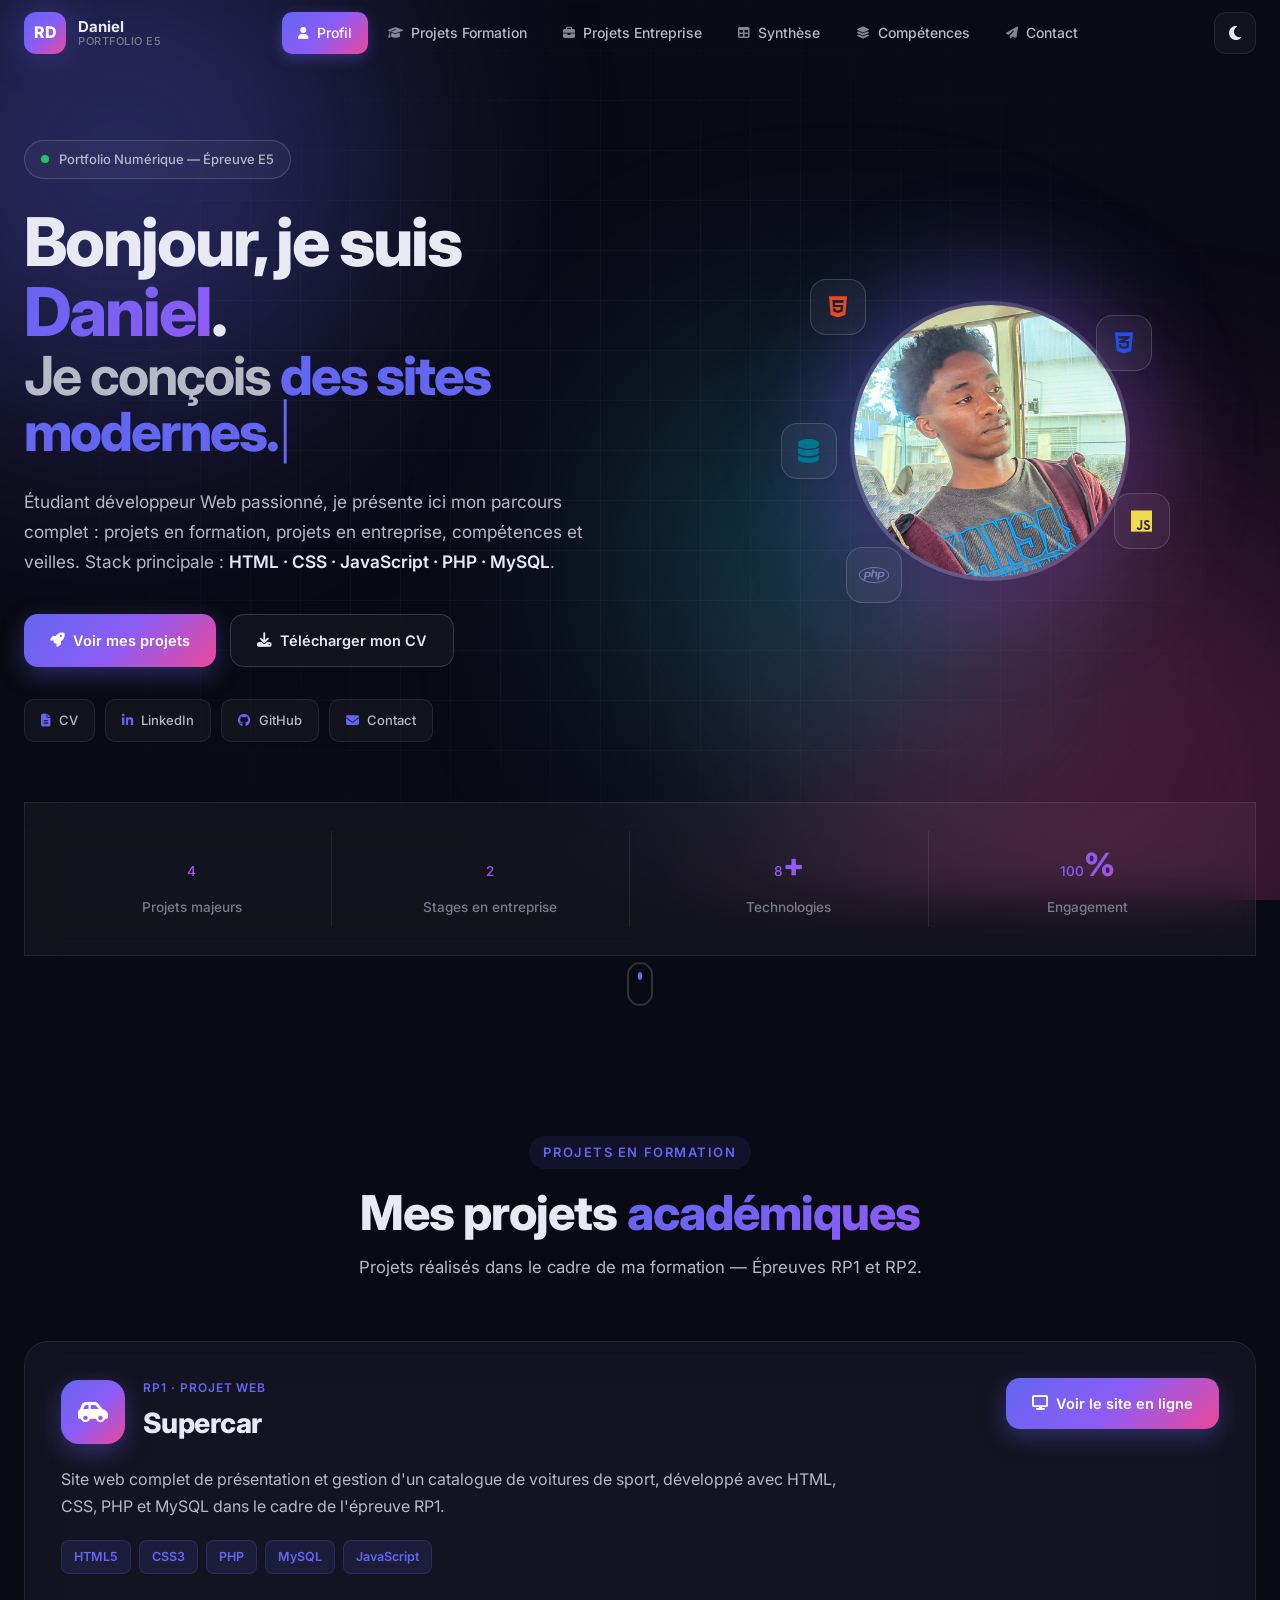
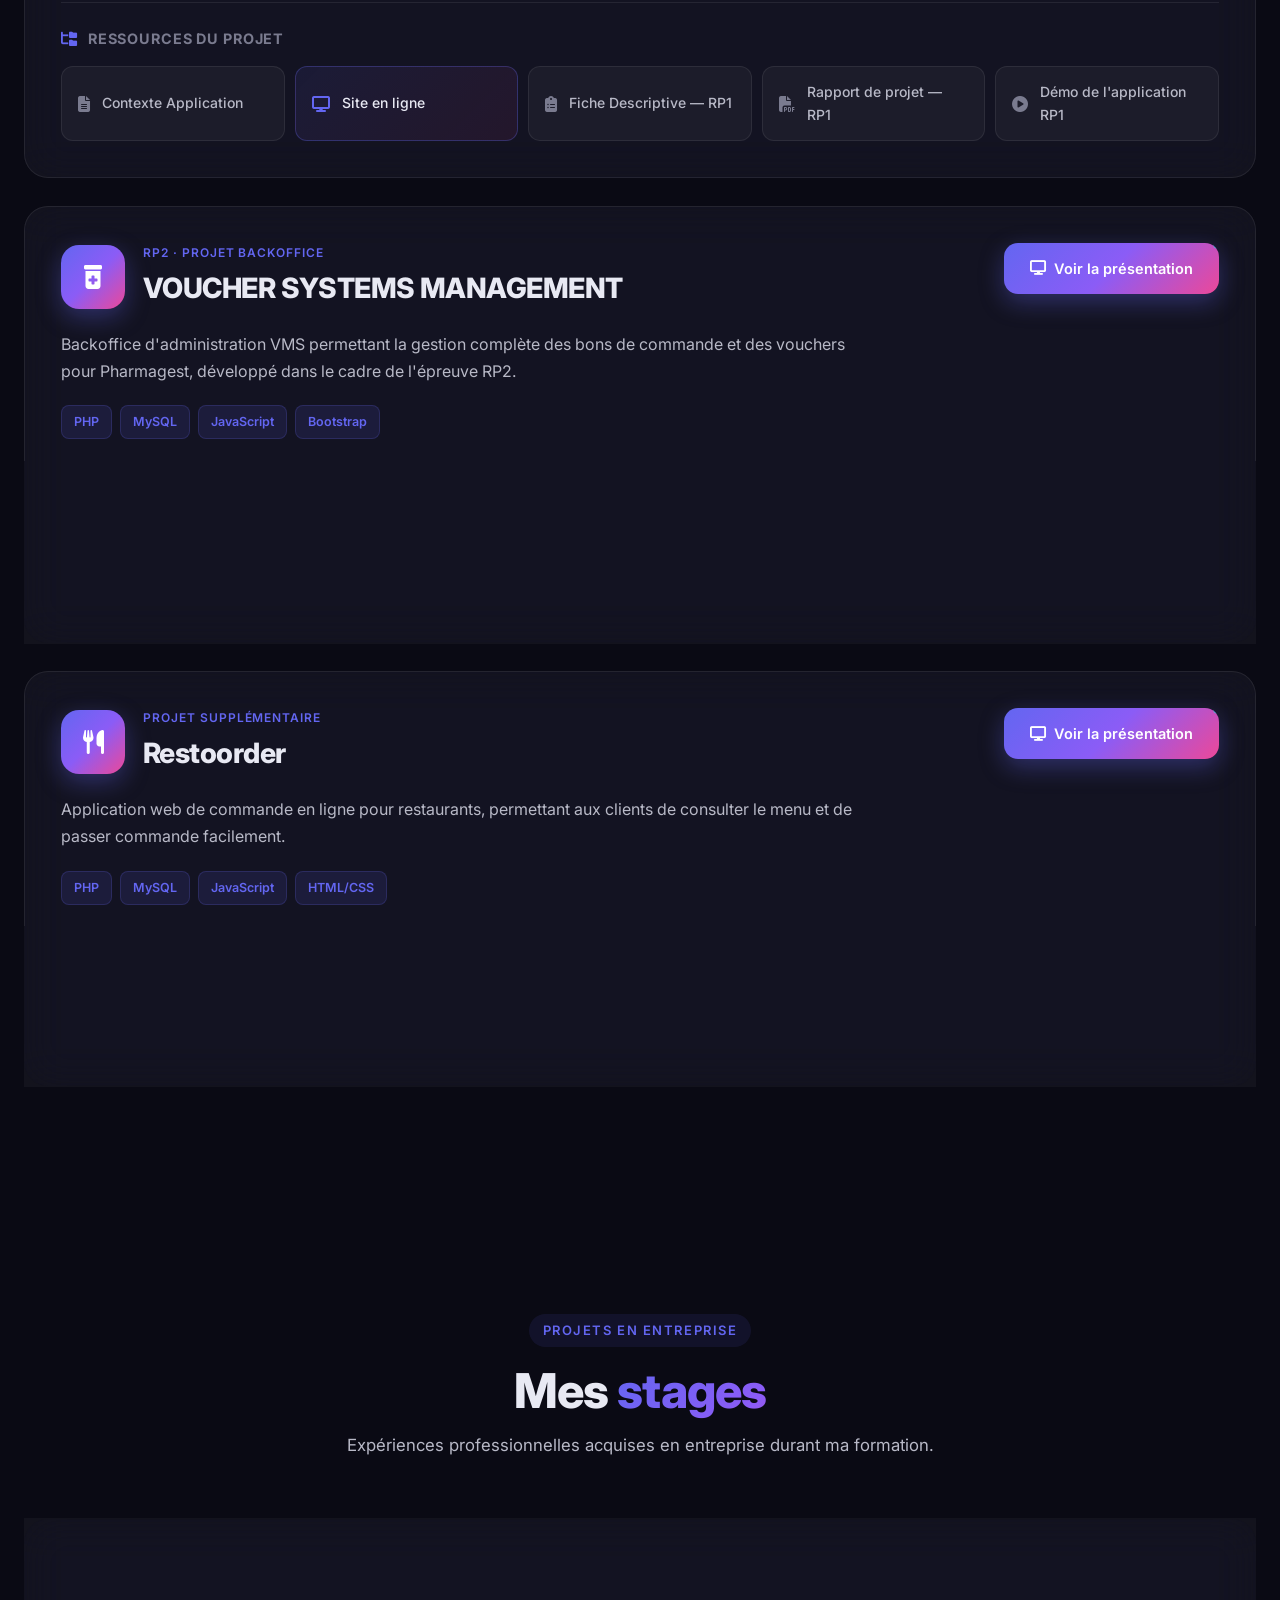
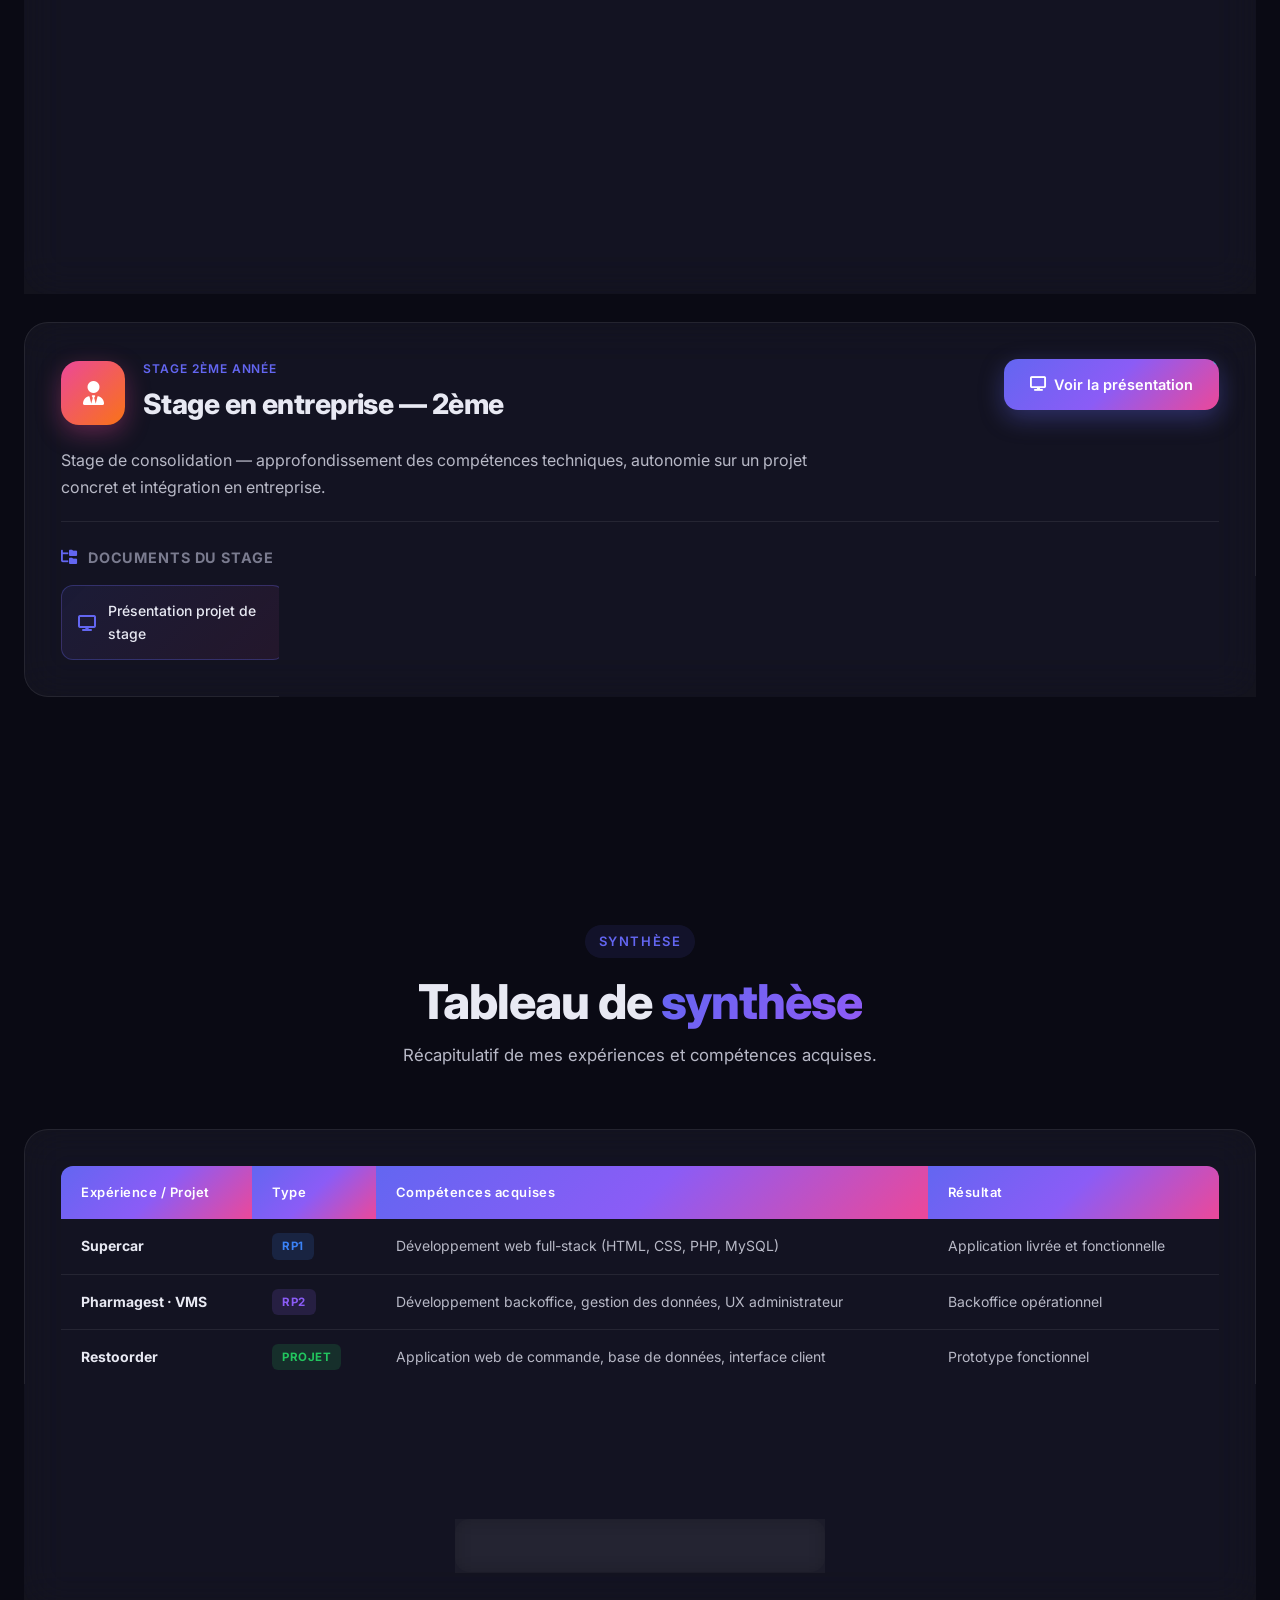
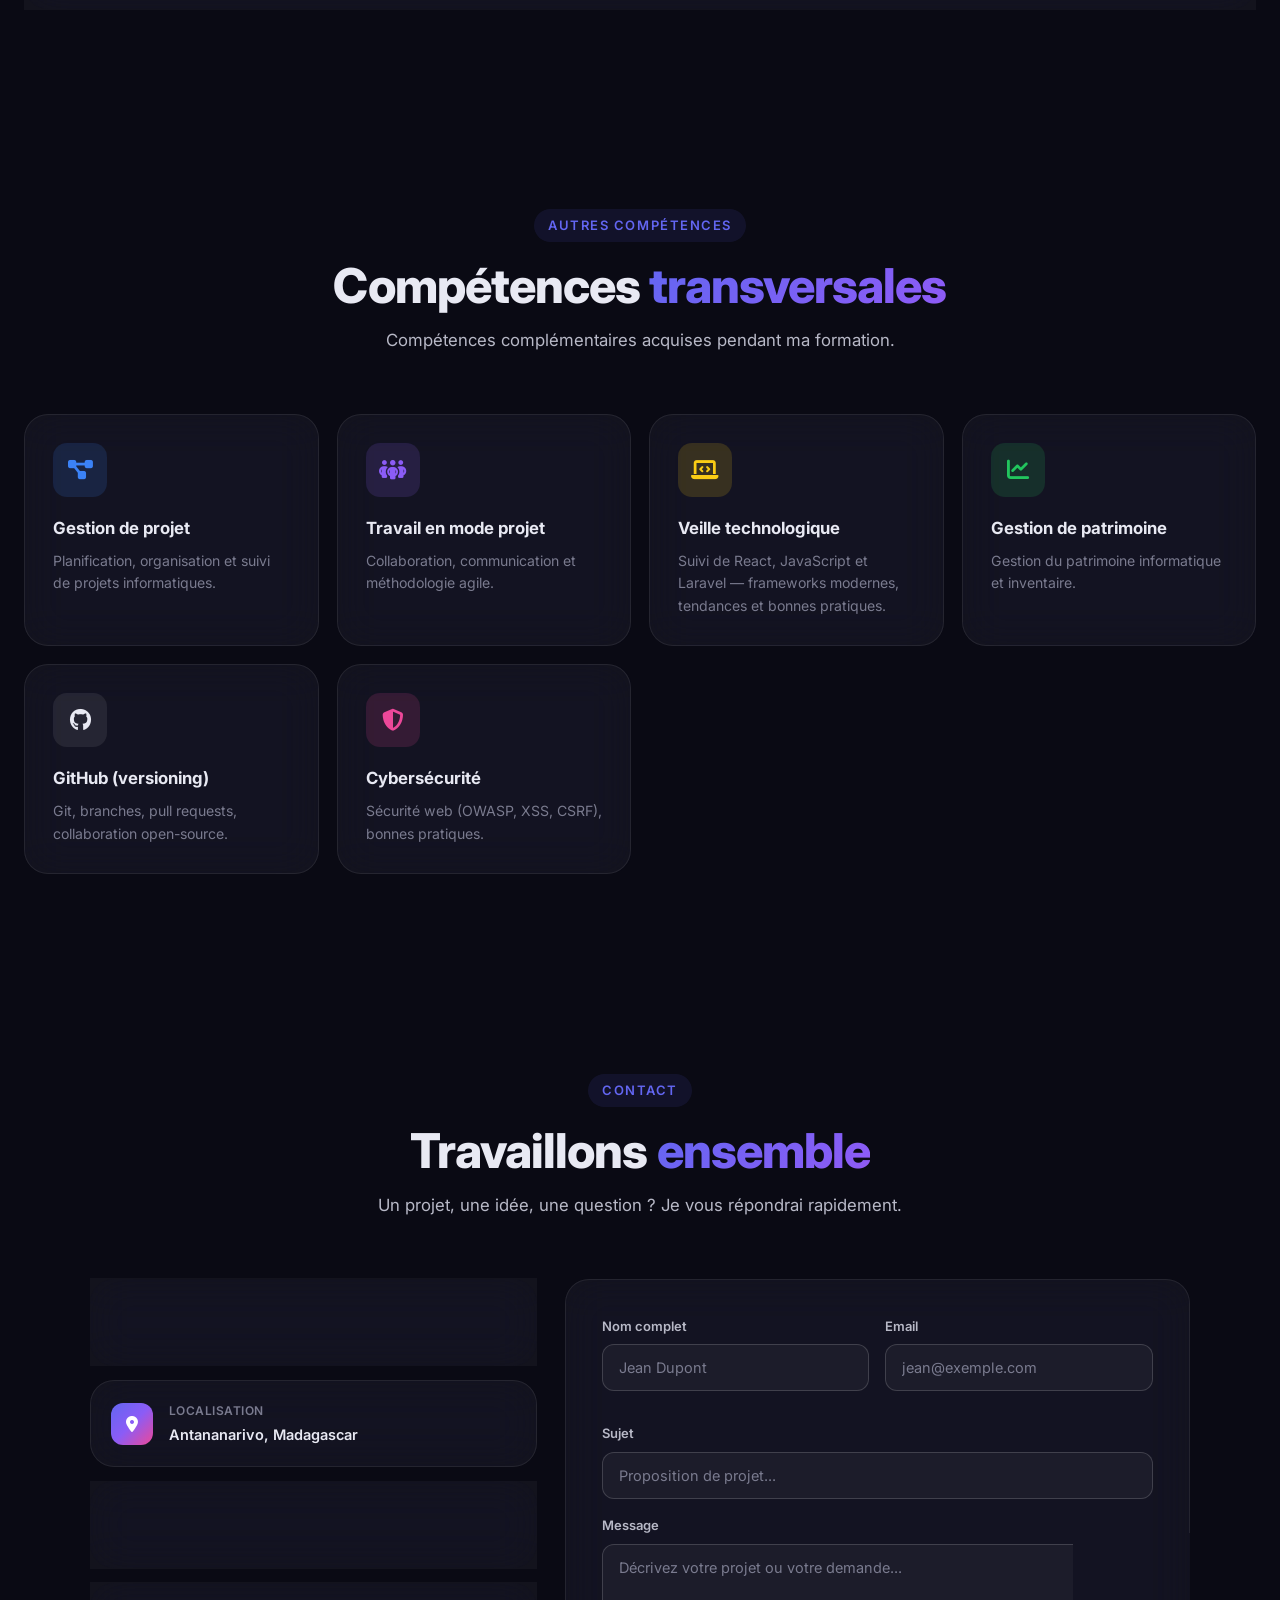
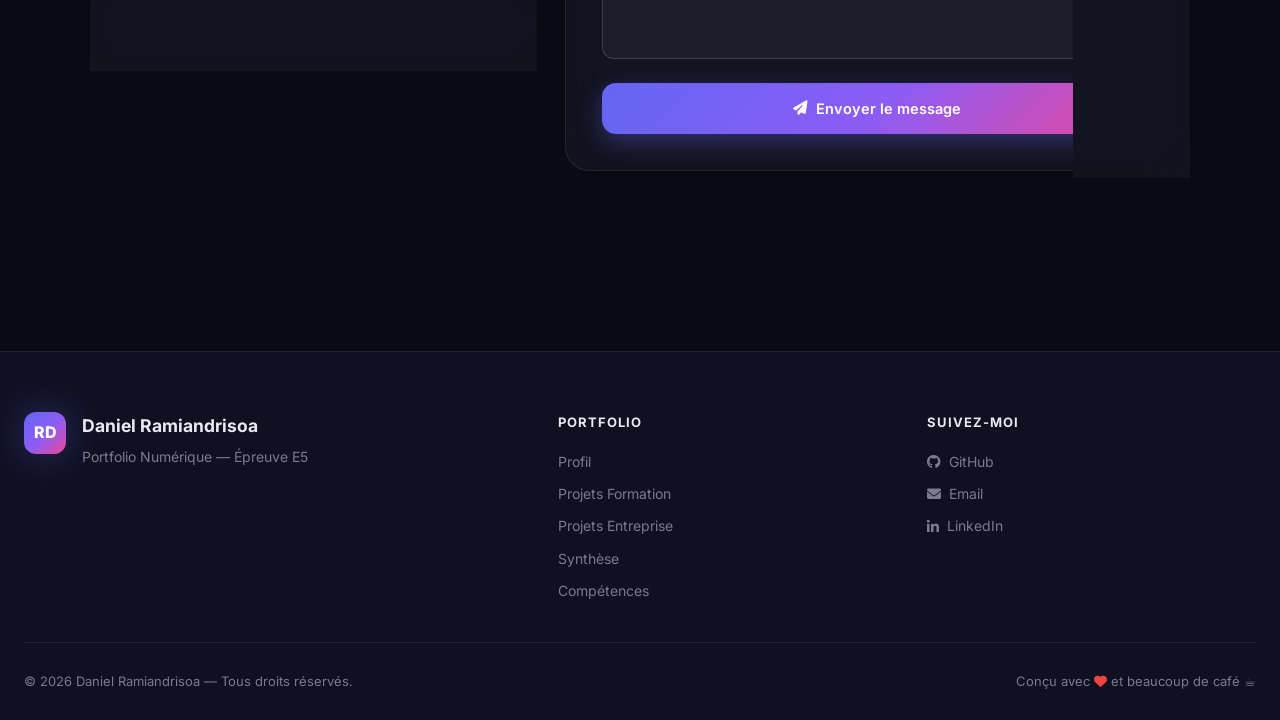
==== commit cea9b00f: "Compétences : retrait cloud/juridique/hébergement, veille techno React+JS+Laravel - Suppression des " ====
--- a/index.html
+++ b/index.html
@@ -517,22 +517,12 @@
                 <a href="veille 1 js.html" class="competence-card glass" data-reveal style="--delay:.1s">
                     <div class="comp-icon icon-yellow"><i class="fas fa-laptop-code"></i></div>
                     <h4>Veille technologique</h4>
-                    <p>Suivi des frameworks JS, nouvelles tendances et bonnes pratiques.</p>
+                    <p>Suivi de React, JavaScript et Laravel — frameworks modernes, tendances et bonnes pratiques.</p>
                 </a>
                 <a href="#" class="competence-card glass" data-reveal style="--delay:.15s">
-                    <div class="comp-icon icon-red"><i class="fas fa-scale-balanced"></i></div>
-                    <h4>Veille juridique</h4>
-                    <p>RGPD, droit du numérique et réglementation IT.</p>
-                </a>
-                <a href="#" class="competence-card glass" data-reveal style="--delay:.2s">
                     <div class="comp-icon icon-green"><i class="fas fa-chart-line"></i></div>
                     <h4>Gestion de patrimoine</h4>
                     <p>Gestion du patrimoine informatique et inventaire.</p>
-                </a>
-                <a href="#" class="competence-card glass" data-reveal style="--delay:.25s">
-                    <div class="comp-icon icon-cyan"><i class="fas fa-cloud"></i></div>
-                    <h4>Hébergement en ligne</h4>
-                    <p>Déploiement, DNS, noms de domaine, FTP.</p>
                 </a>
                 <a href="https://github.com/Acemaneyeshild21" target="_blank" rel="noopener" class="competence-card glass" data-reveal style="--delay:.3s">
                     <div class="comp-icon icon-dark"><i class="fab fa-github"></i></div>
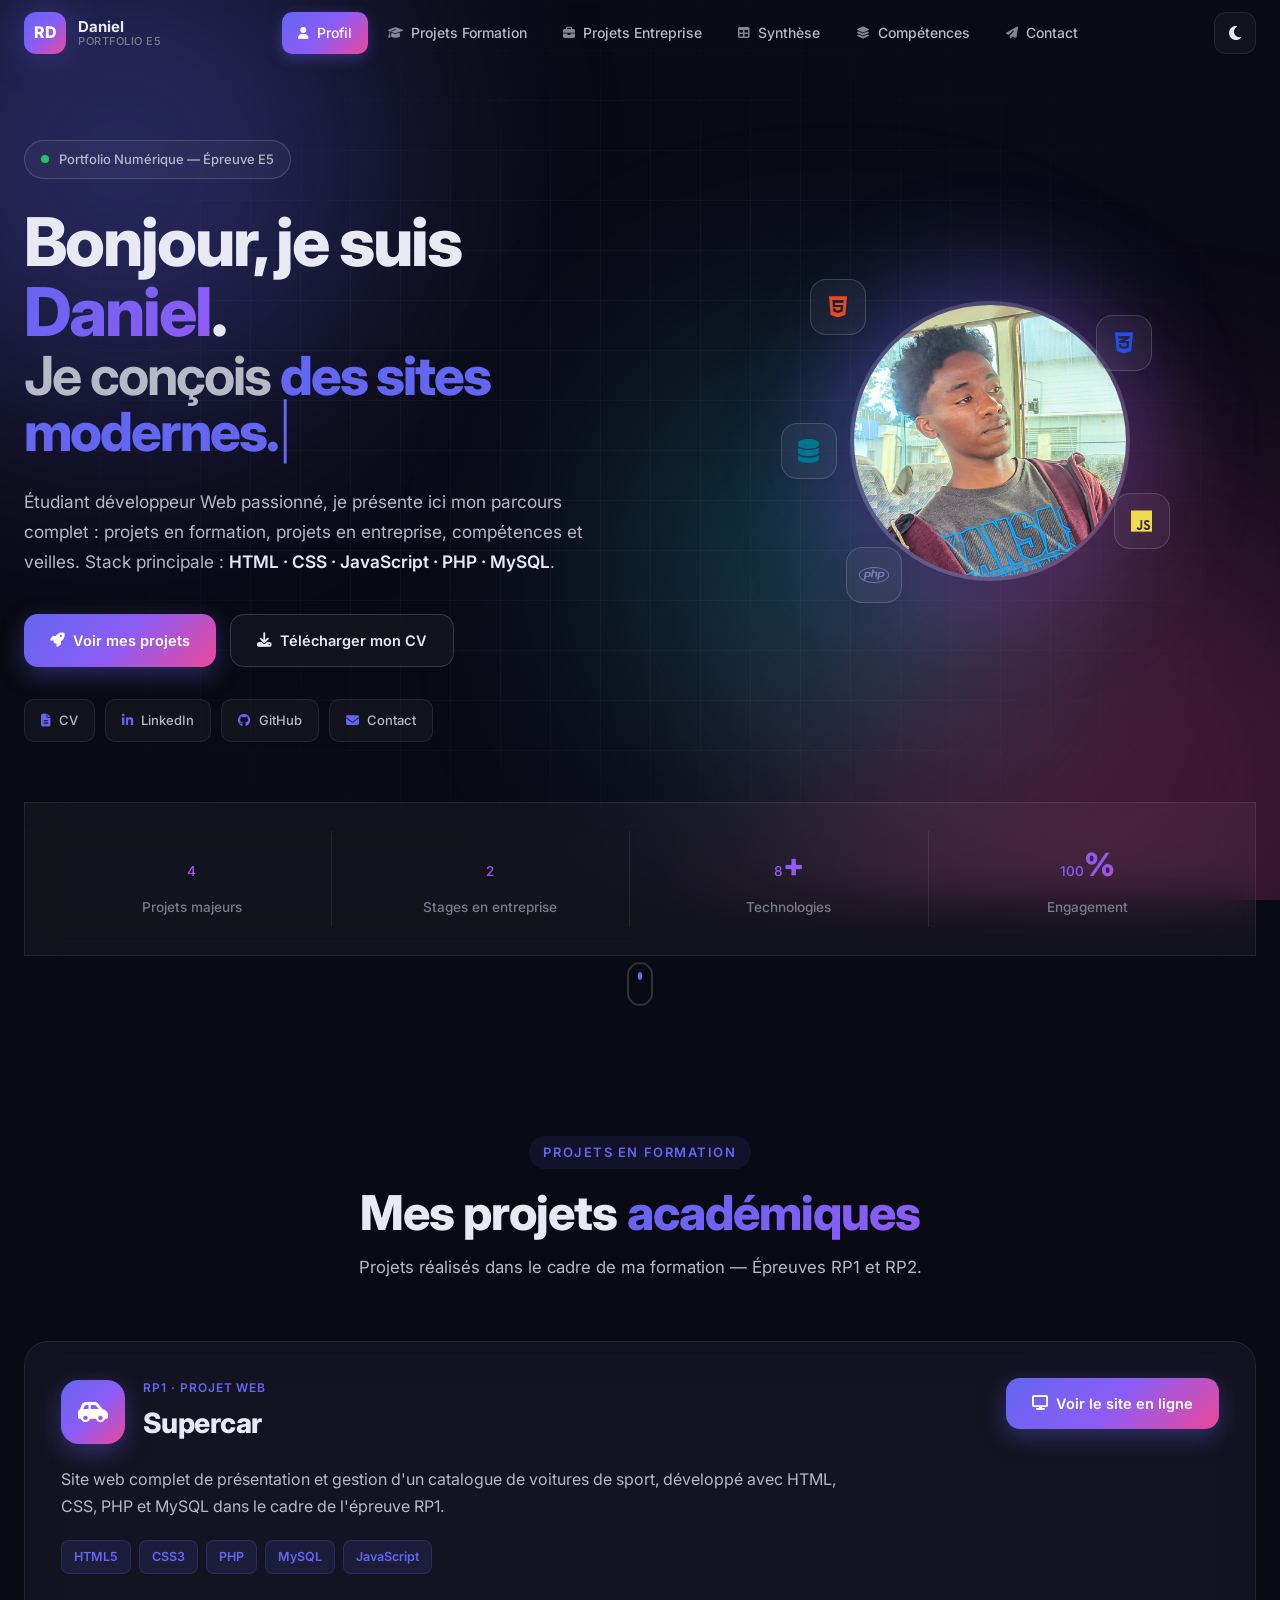
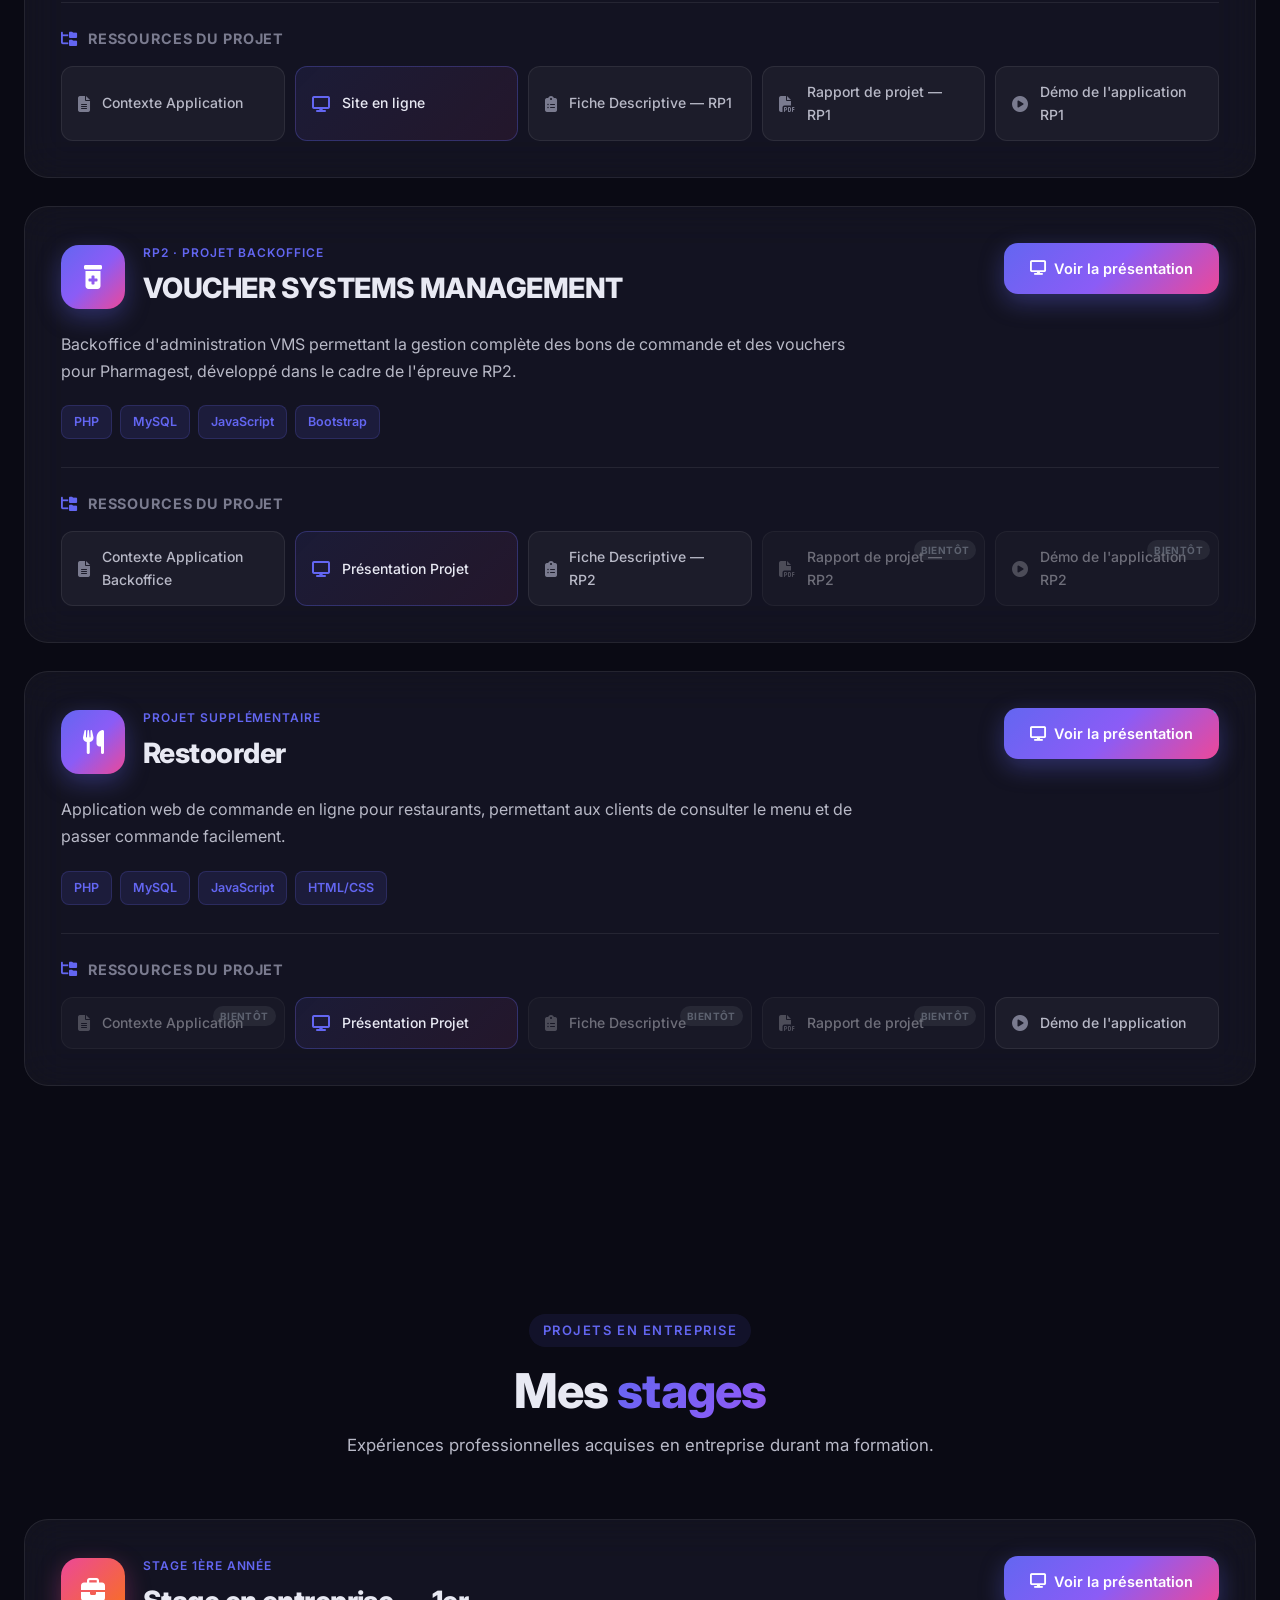
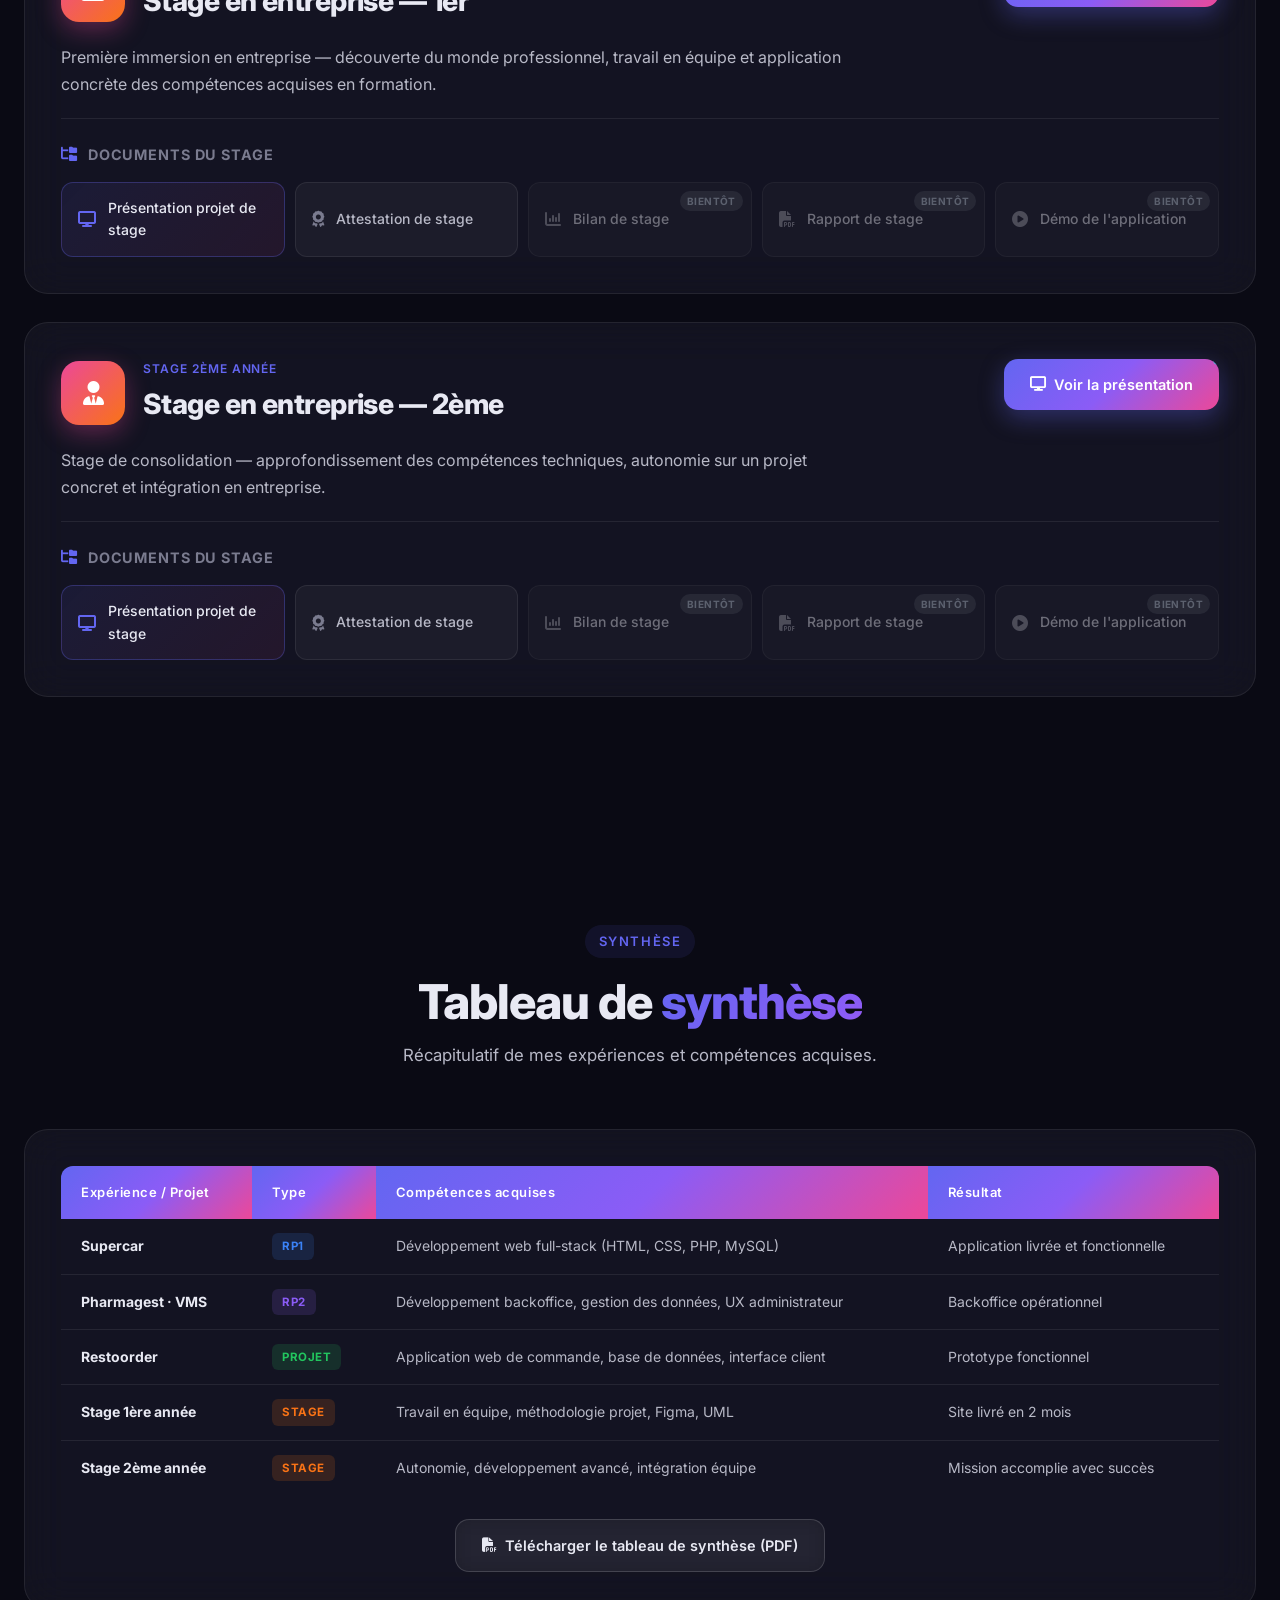
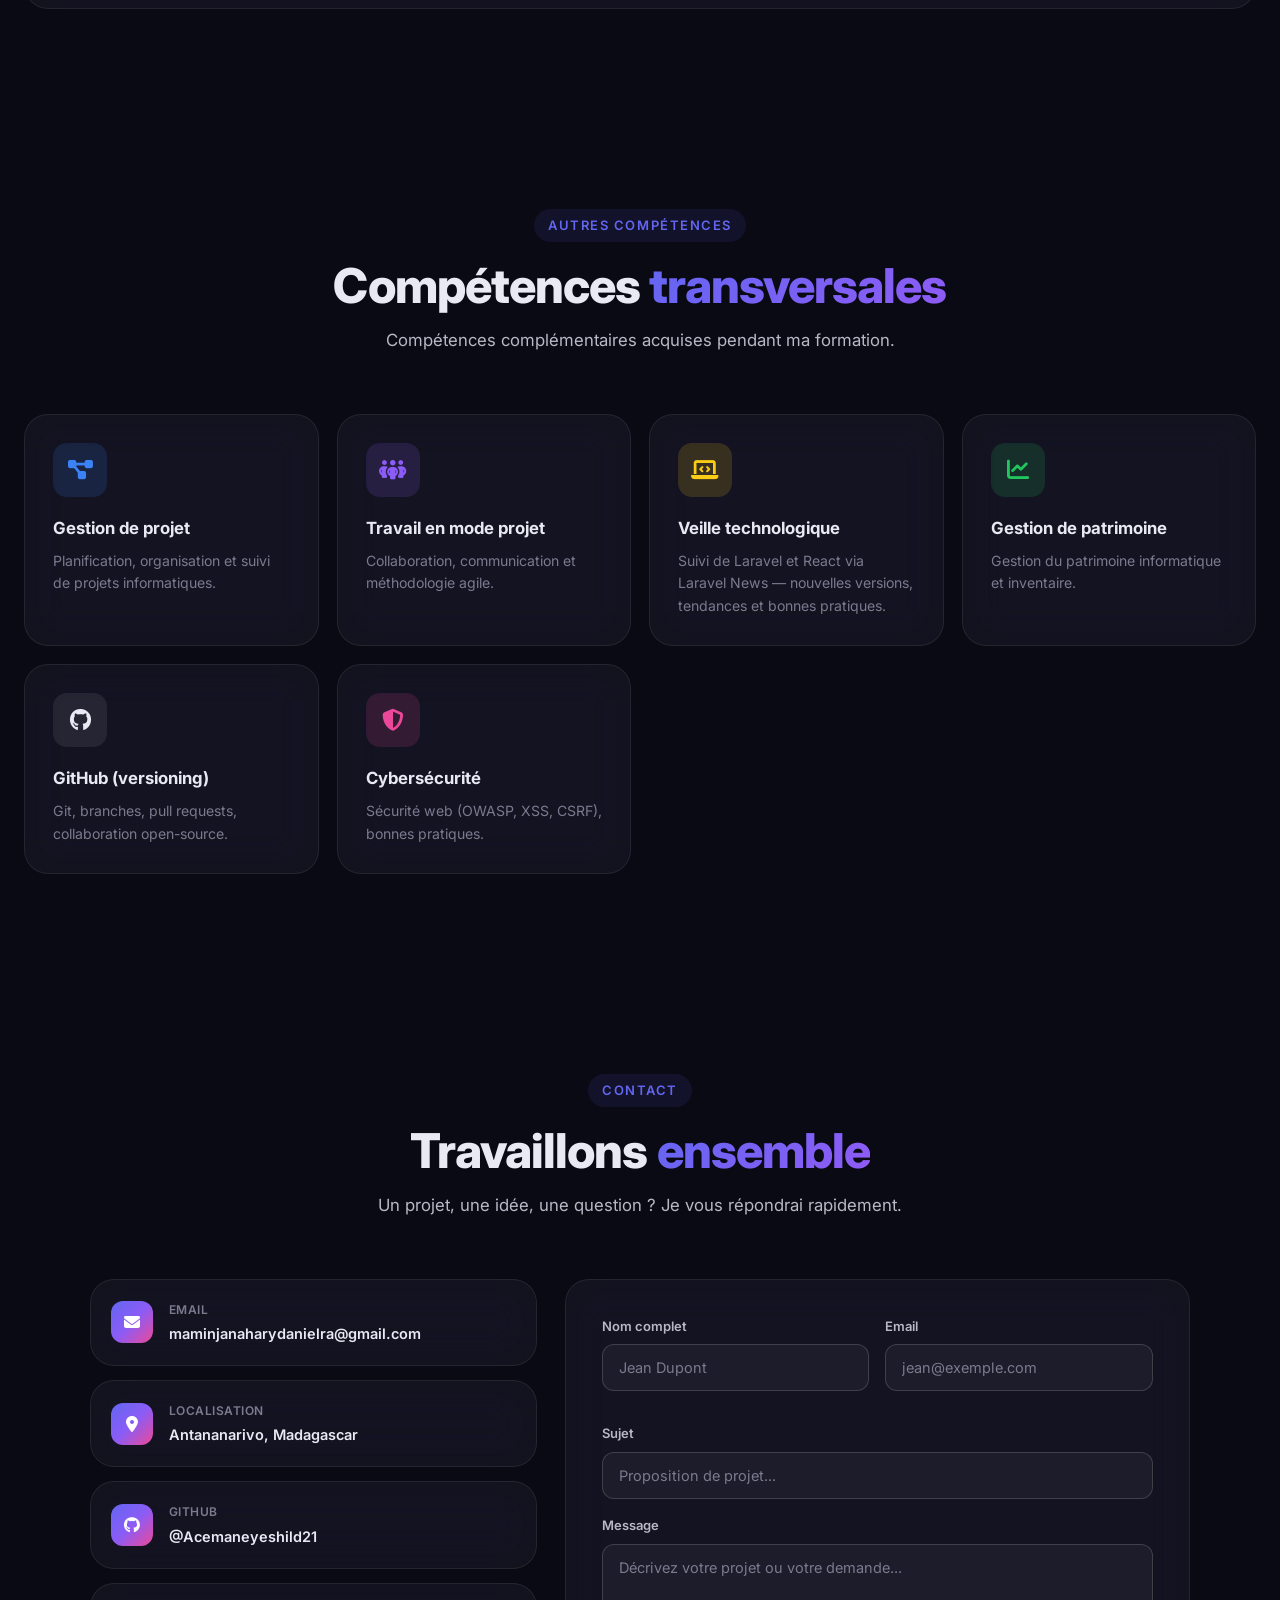
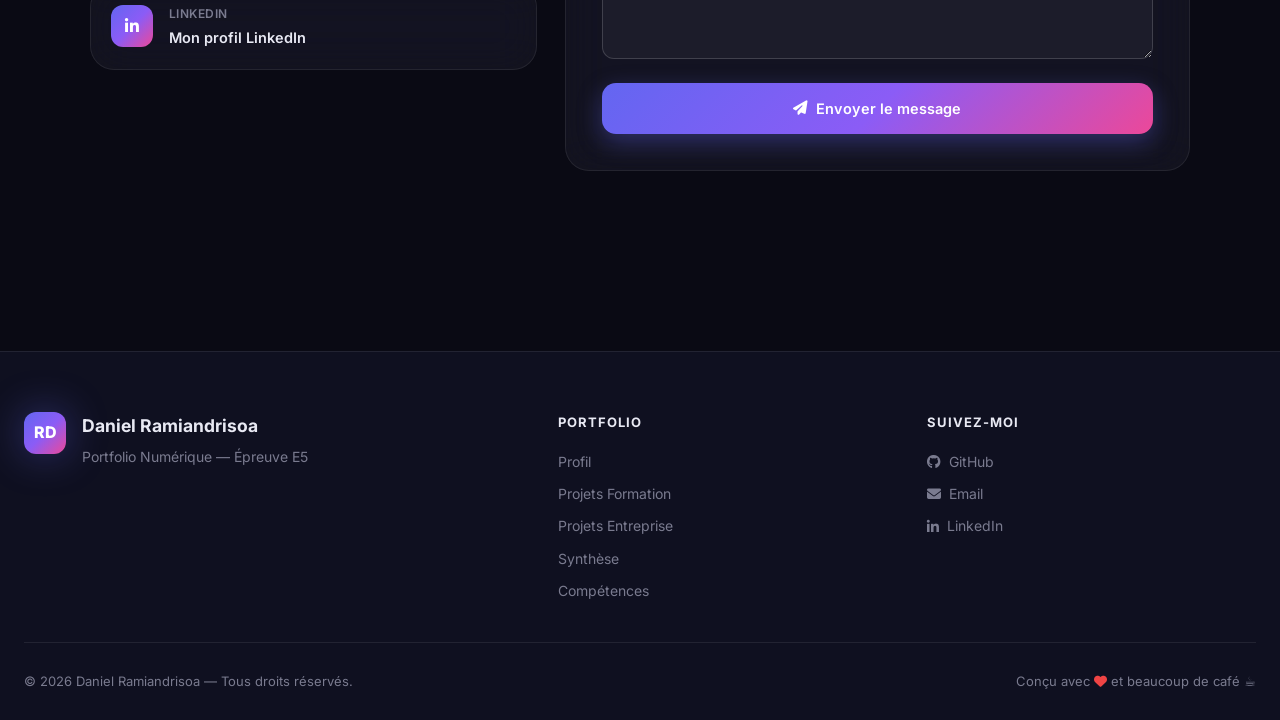
==== commit 7048bbef: "Veille Laravel réelle (laravel-news.com) + démo Restoorder - Page de veille technologique transformé" ====
--- a/index.html
+++ b/index.html
@@ -316,7 +316,7 @@
                             <i class="fas fa-file-pdf"></i>
                             <span>Rapport de projet</span>
                         </a>
-                        <a href="#" class="resource-card soon" aria-disabled="true" title="Bientôt disponible">
+                        <a href="https://restoorder-fqgn.vercel.app/" target="_blank" rel="noopener" class="resource-card">
                             <i class="fas fa-circle-play"></i>
                             <span>Démo de l'application</span>
                         </a>
@@ -517,7 +517,7 @@
                 <a href="veille 1 js.html" class="competence-card glass" data-reveal style="--delay:.1s">
                     <div class="comp-icon icon-yellow"><i class="fas fa-laptop-code"></i></div>
                     <h4>Veille technologique</h4>
-                    <p>Suivi de React, JavaScript et Laravel — frameworks modernes, tendances et bonnes pratiques.</p>
+                    <p>Suivi de Laravel et React via Laravel News — nouvelles versions, tendances et bonnes pratiques.</p>
                 </a>
                 <a href="#" class="competence-card glass" data-reveal style="--delay:.15s">
                     <div class="comp-icon icon-green"><i class="fas fa-chart-line"></i></div>
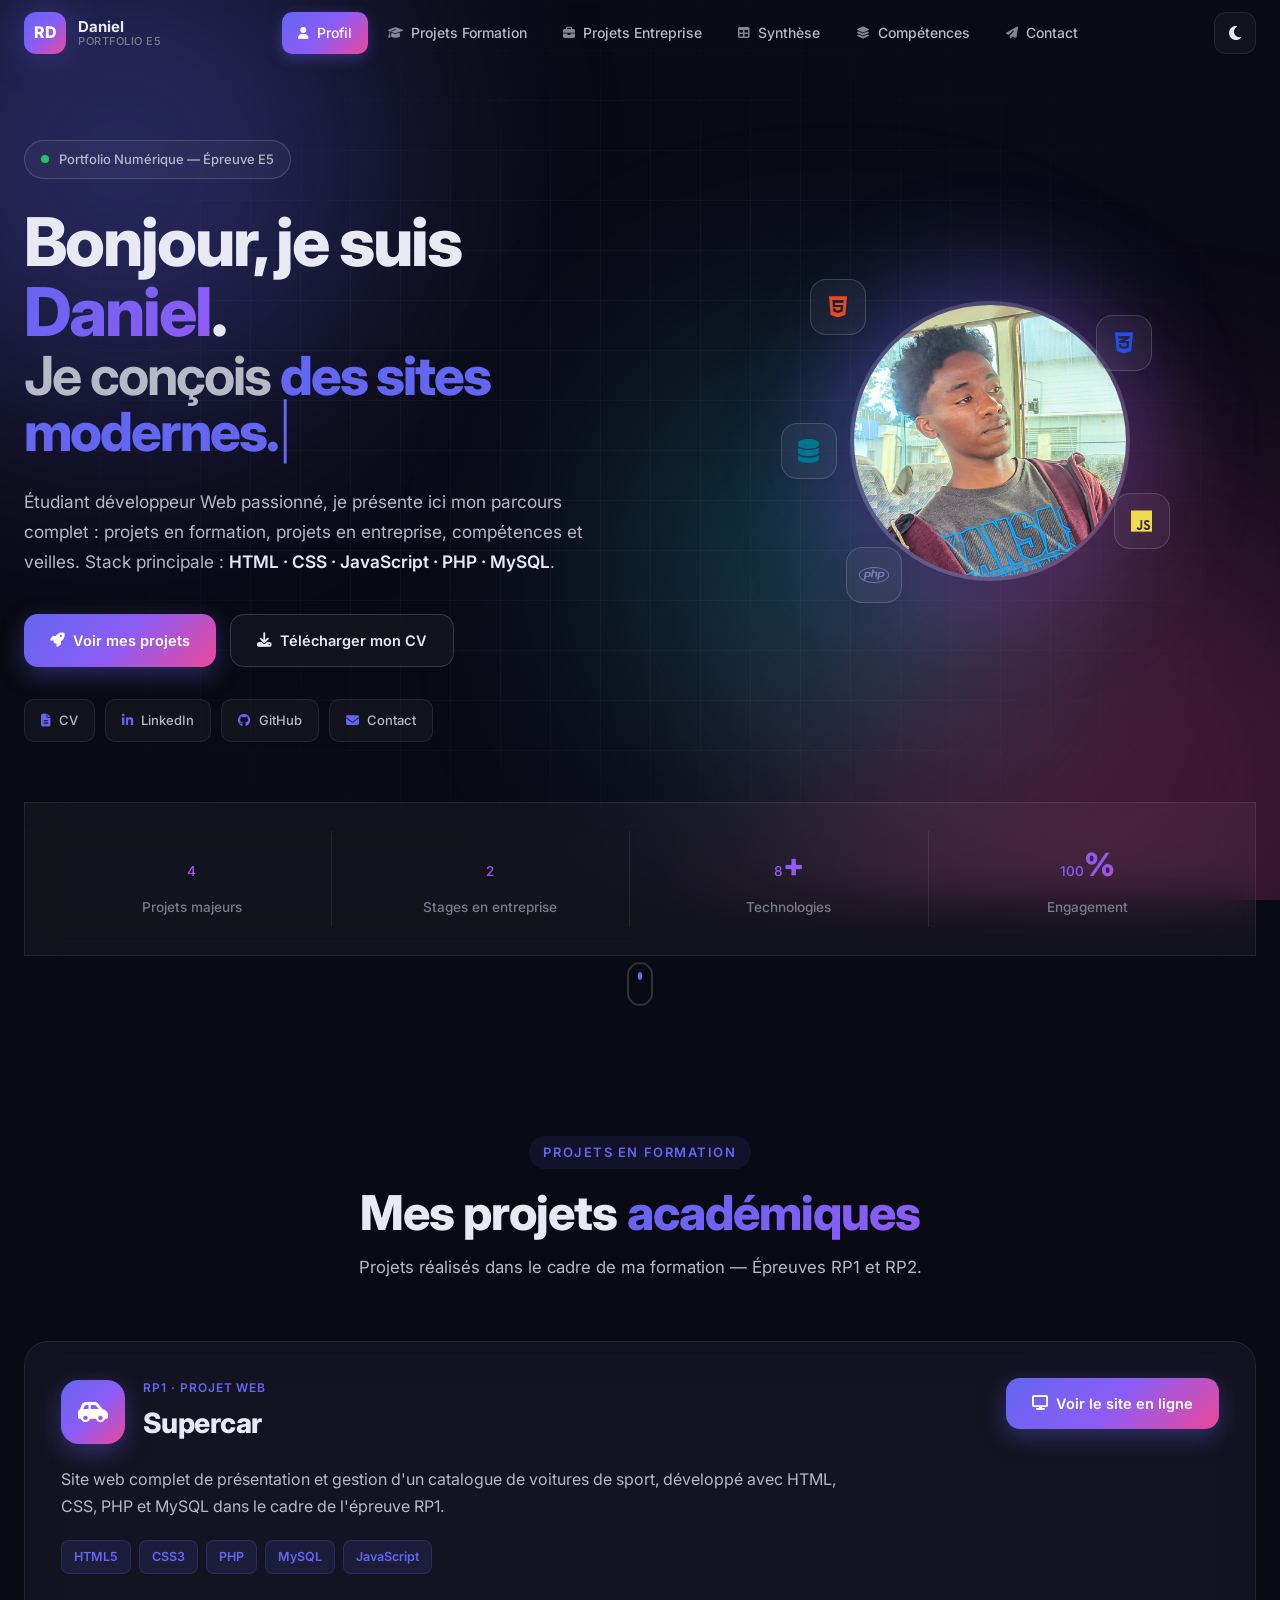
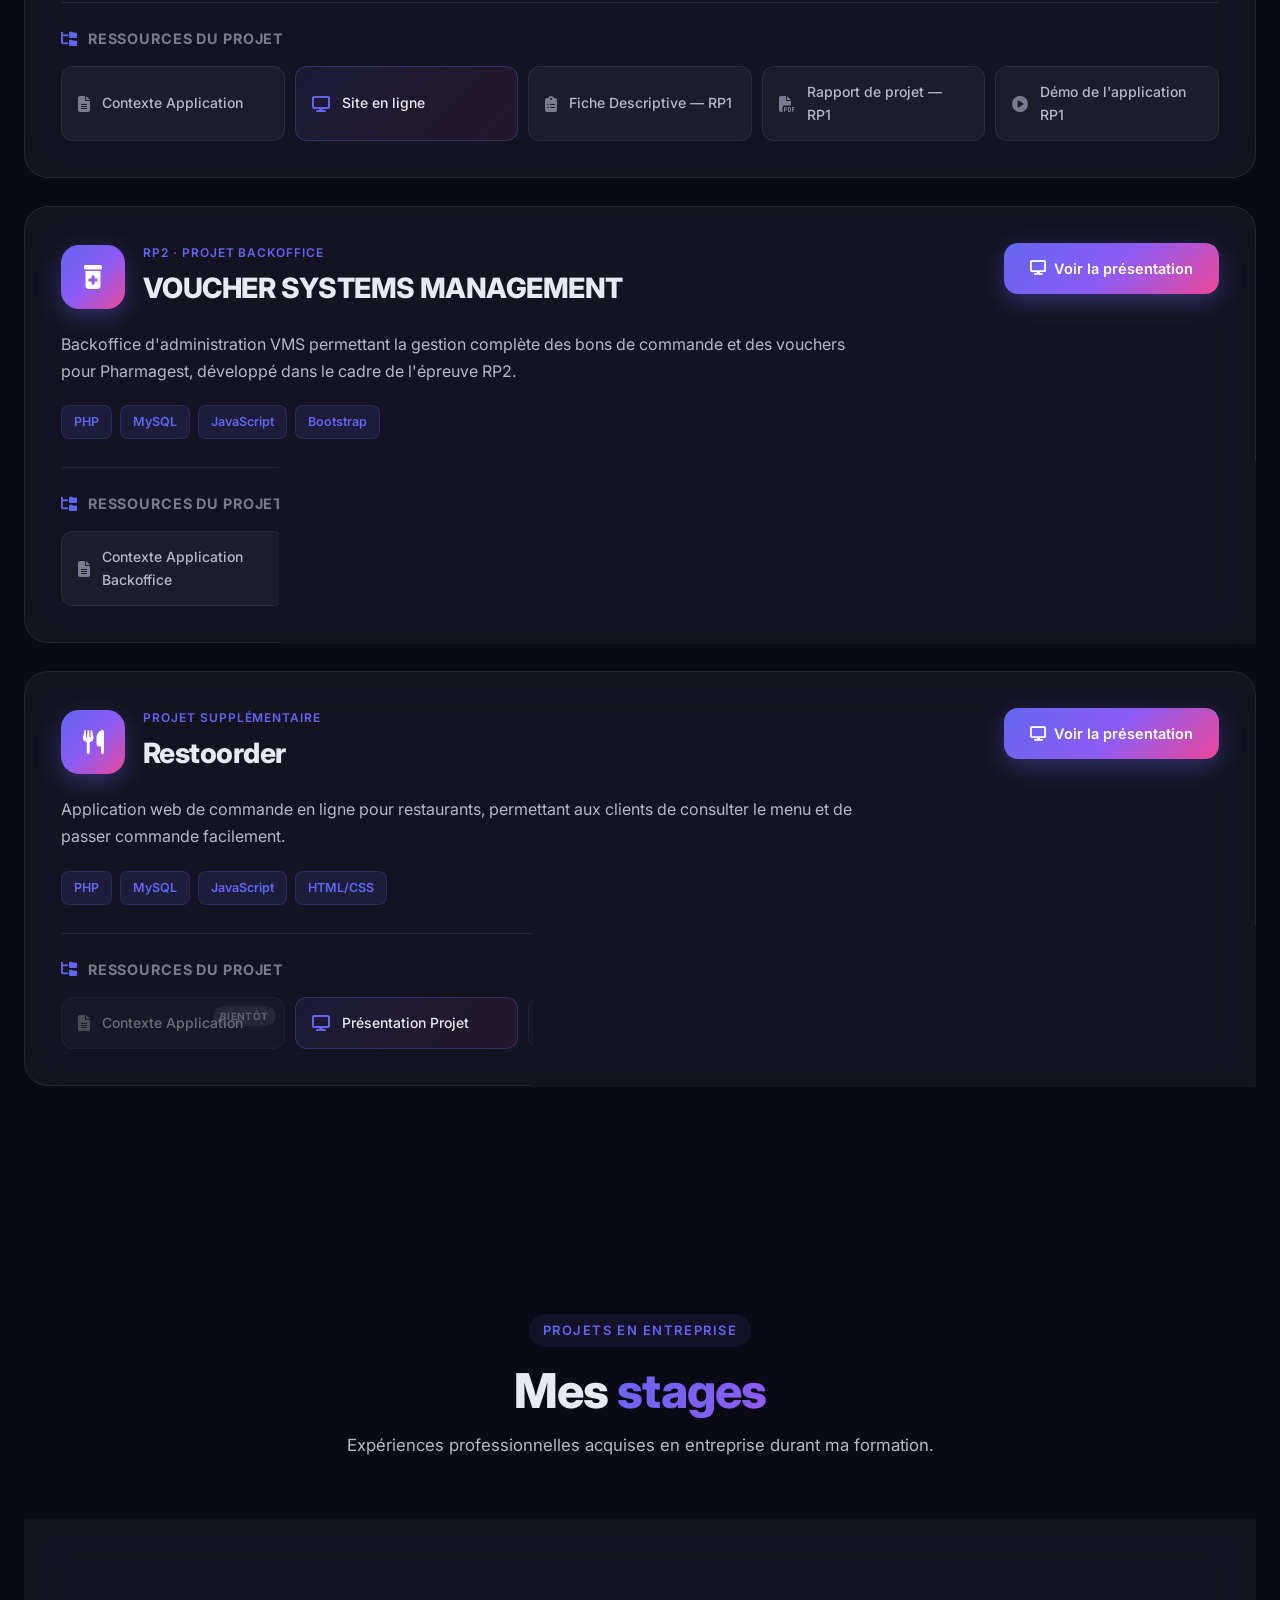
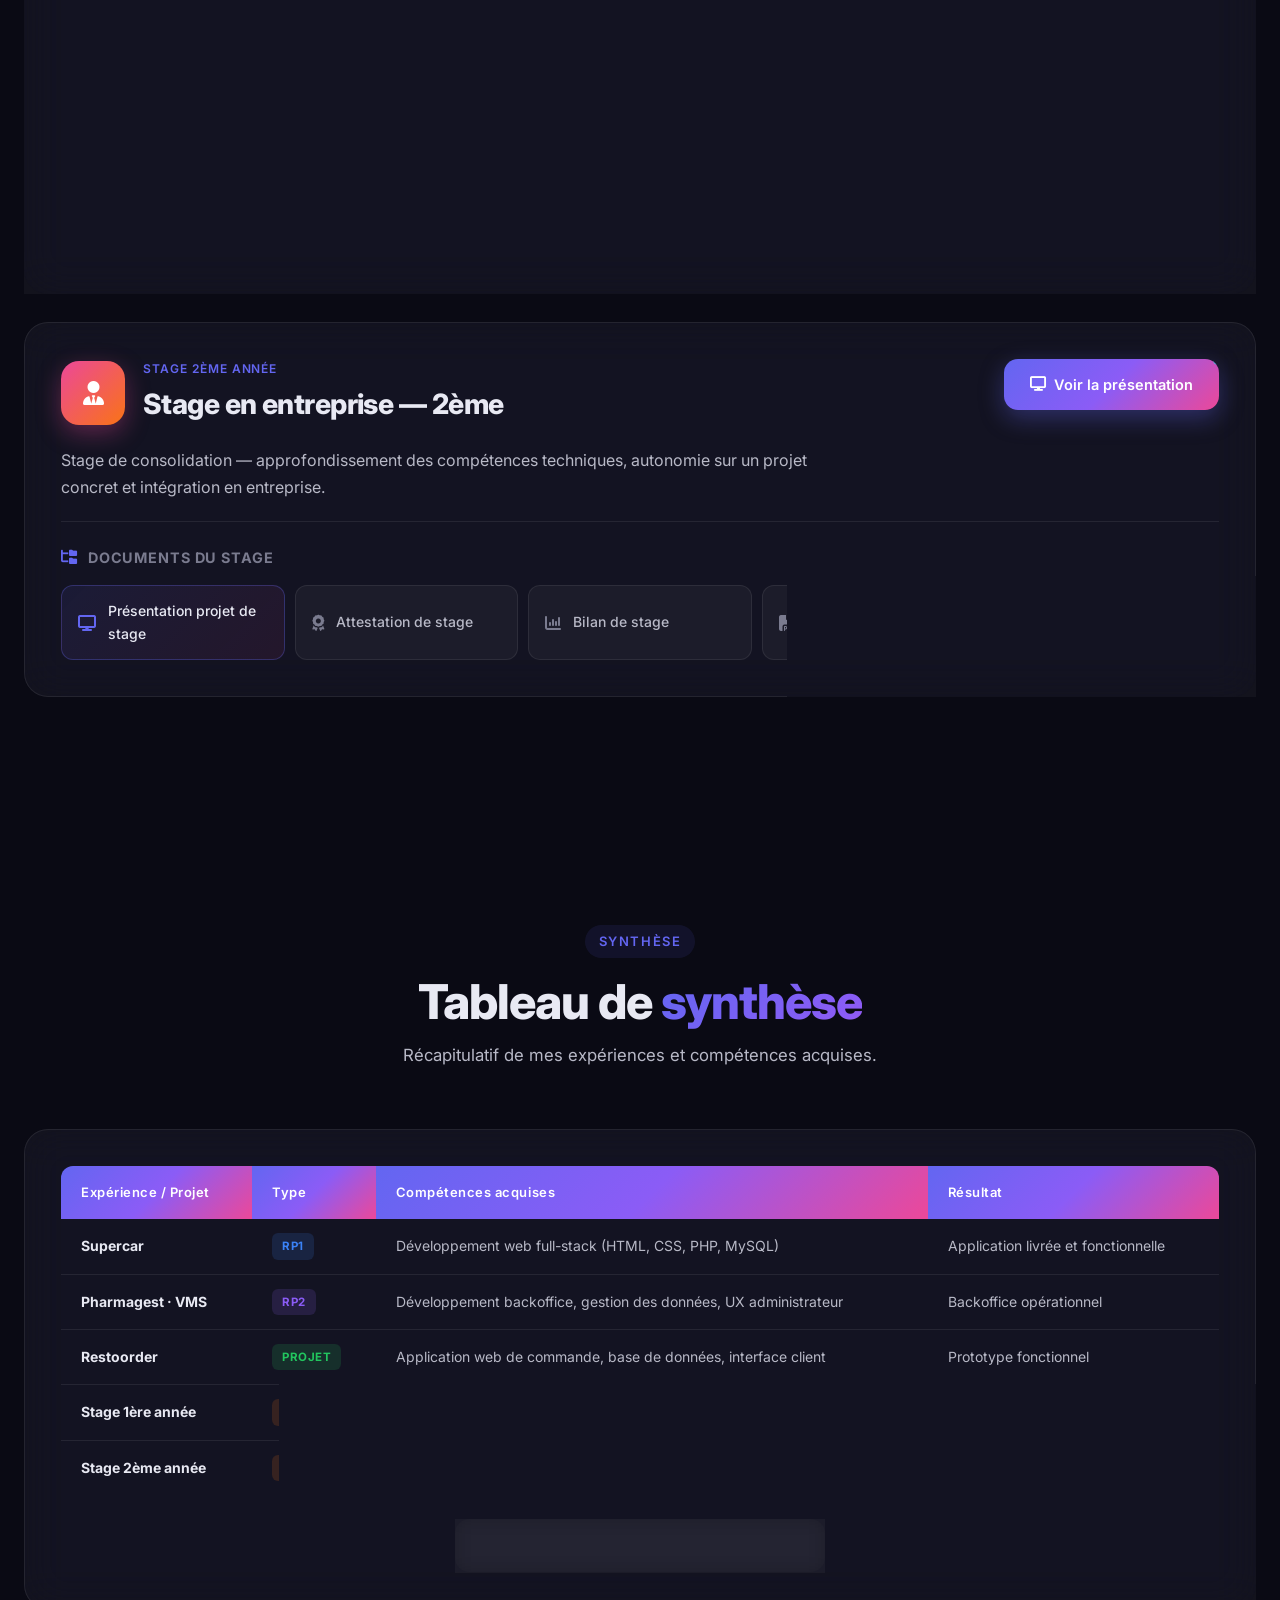
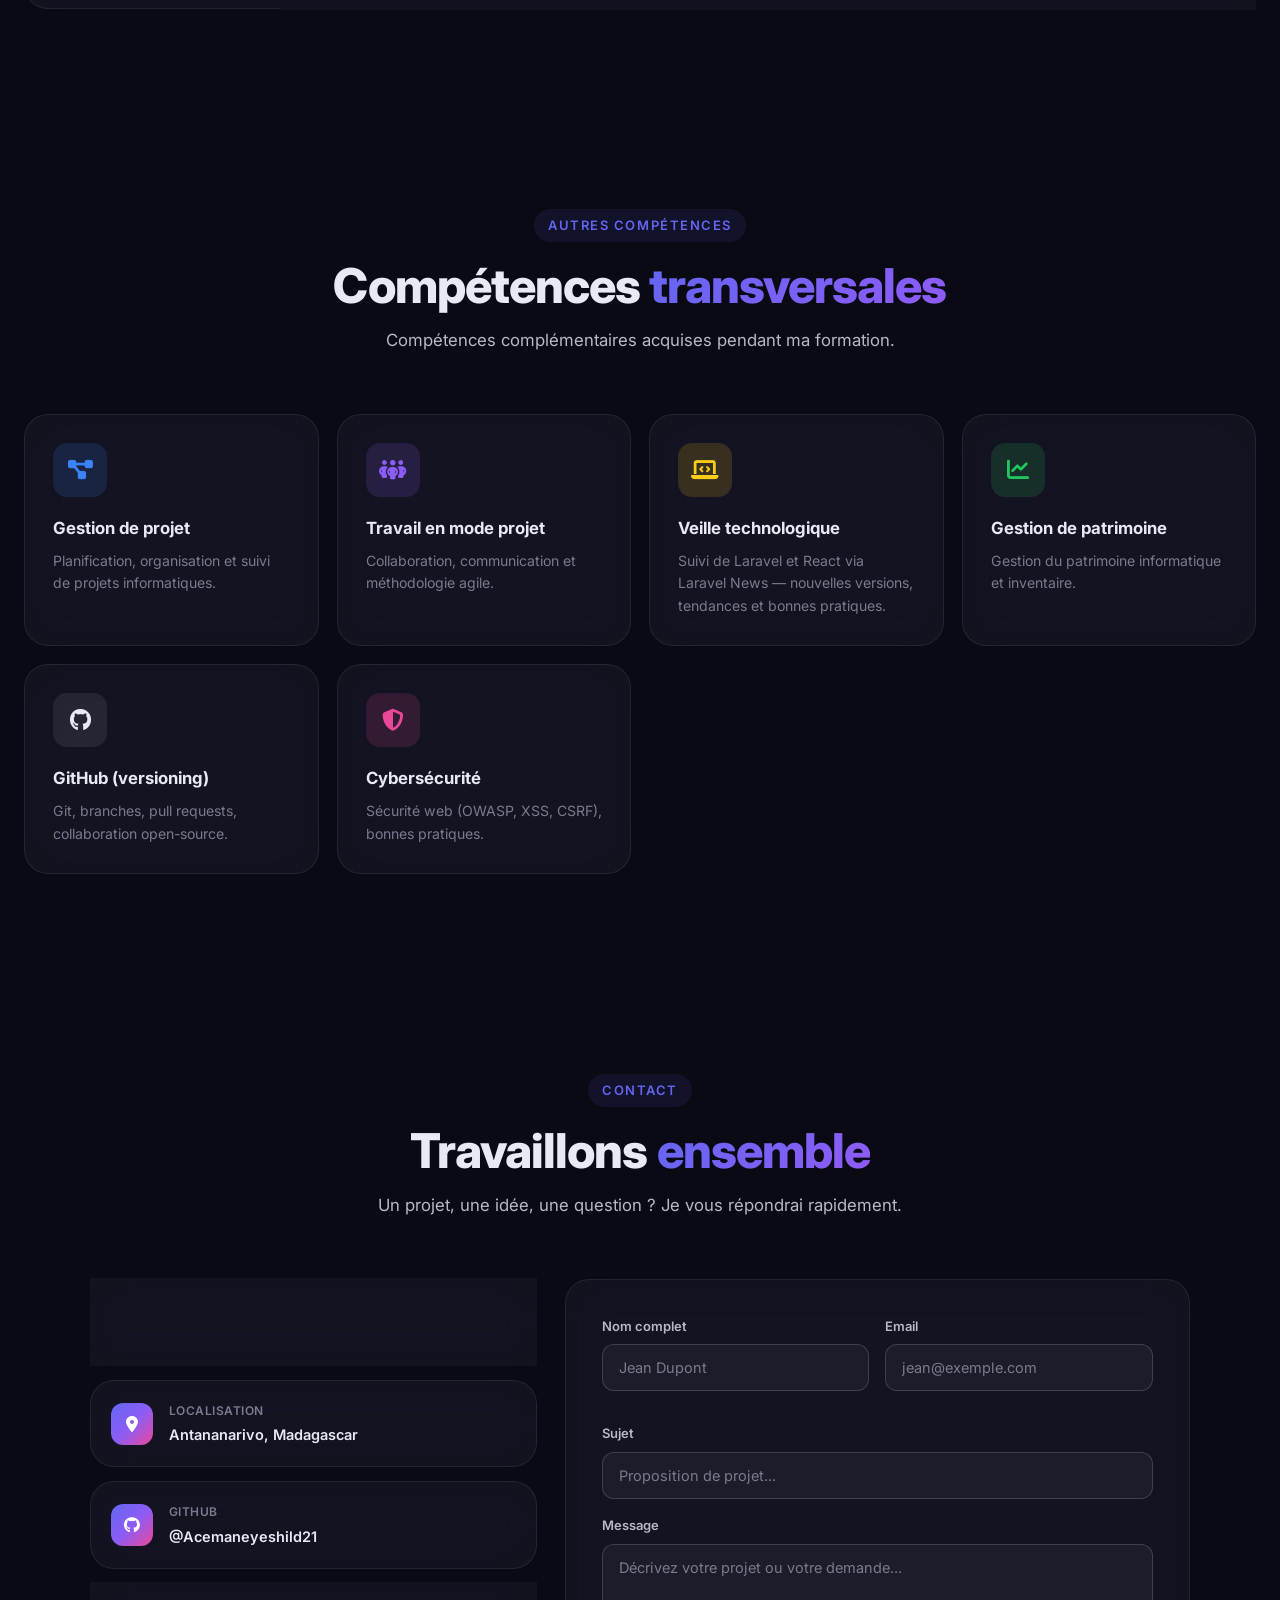
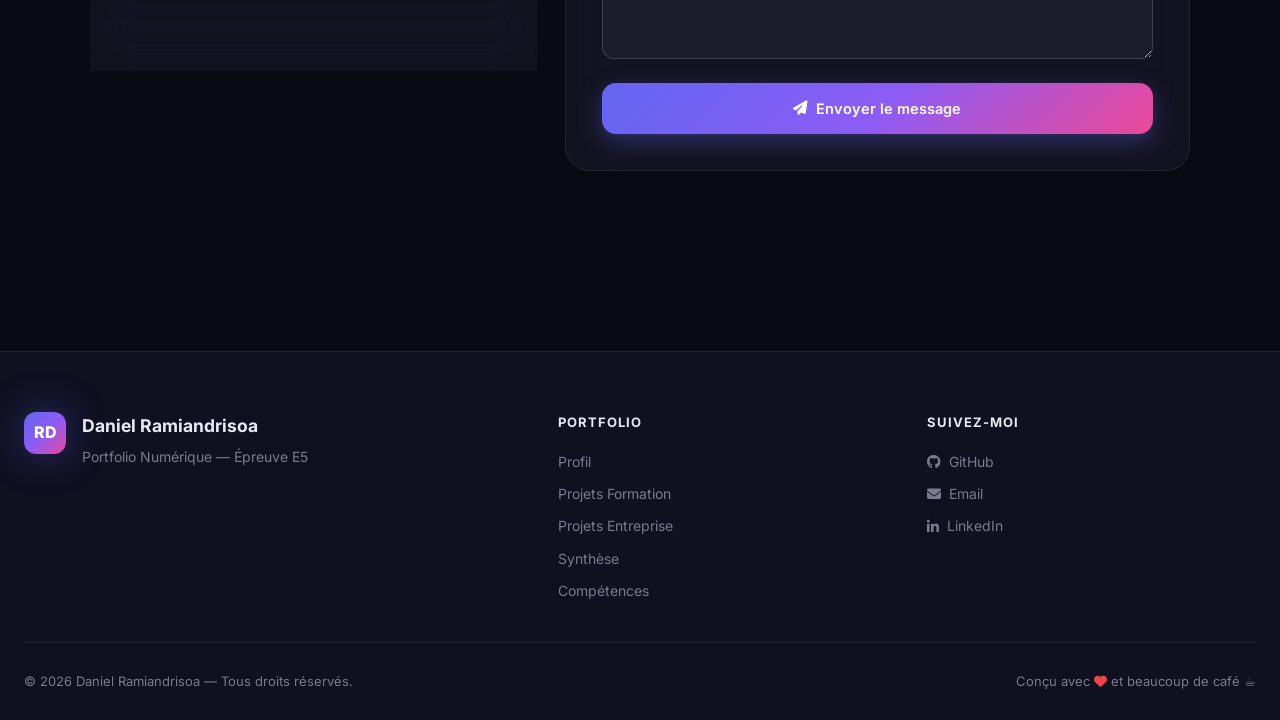
==== commit 927856eb: "Documents stage Restoorder (bilan + rapport) et rapport RP2 VMS générés - Rapport de stage Restoorde" ====
--- a/index.html
+++ b/index.html
@@ -258,7 +258,7 @@
                             <i class="fas fa-clipboard-list"></i>
                             <span>Fiche Descriptive — RP2</span>
                         </a>
-                        <a href="#" class="resource-card soon" aria-disabled="true" title="Bientôt disponible">
+                        <a href="documents/rapport-projet-vms.pdf" target="_blank" rel="noopener" class="resource-card">
                             <i class="fas fa-file-pdf"></i>
                             <span>Rapport de projet — RP2</span>
                         </a>
@@ -417,15 +417,15 @@
                             <i class="fas fa-award"></i>
                             <span>Attestation de stage</span>
                         </a>
-                        <a href="#" class="resource-card soon" aria-disabled="true" title="Bientôt disponible">
+                        <a href="documents/bilan-stage-restoorder.pdf" target="_blank" rel="noopener" class="resource-card">
                             <i class="fas fa-chart-column"></i>
                             <span>Bilan de stage</span>
                         </a>
-                        <a href="#" class="resource-card soon" aria-disabled="true" title="Bientôt disponible">
+                        <a href="documents/rapport-stage-restoorder.pdf" target="_blank" rel="noopener" class="resource-card">
                             <i class="fas fa-file-pdf"></i>
                             <span>Rapport de stage</span>
                         </a>
-                        <a href="#" class="resource-card soon" aria-disabled="true" title="Bientôt disponible">
+                        <a href="https://restoorder-fqgn.vercel.app/" target="_blank" rel="noopener" class="resource-card">
                             <i class="fas fa-circle-play"></i>
                             <span>Démo de l'application</span>
                         </a>
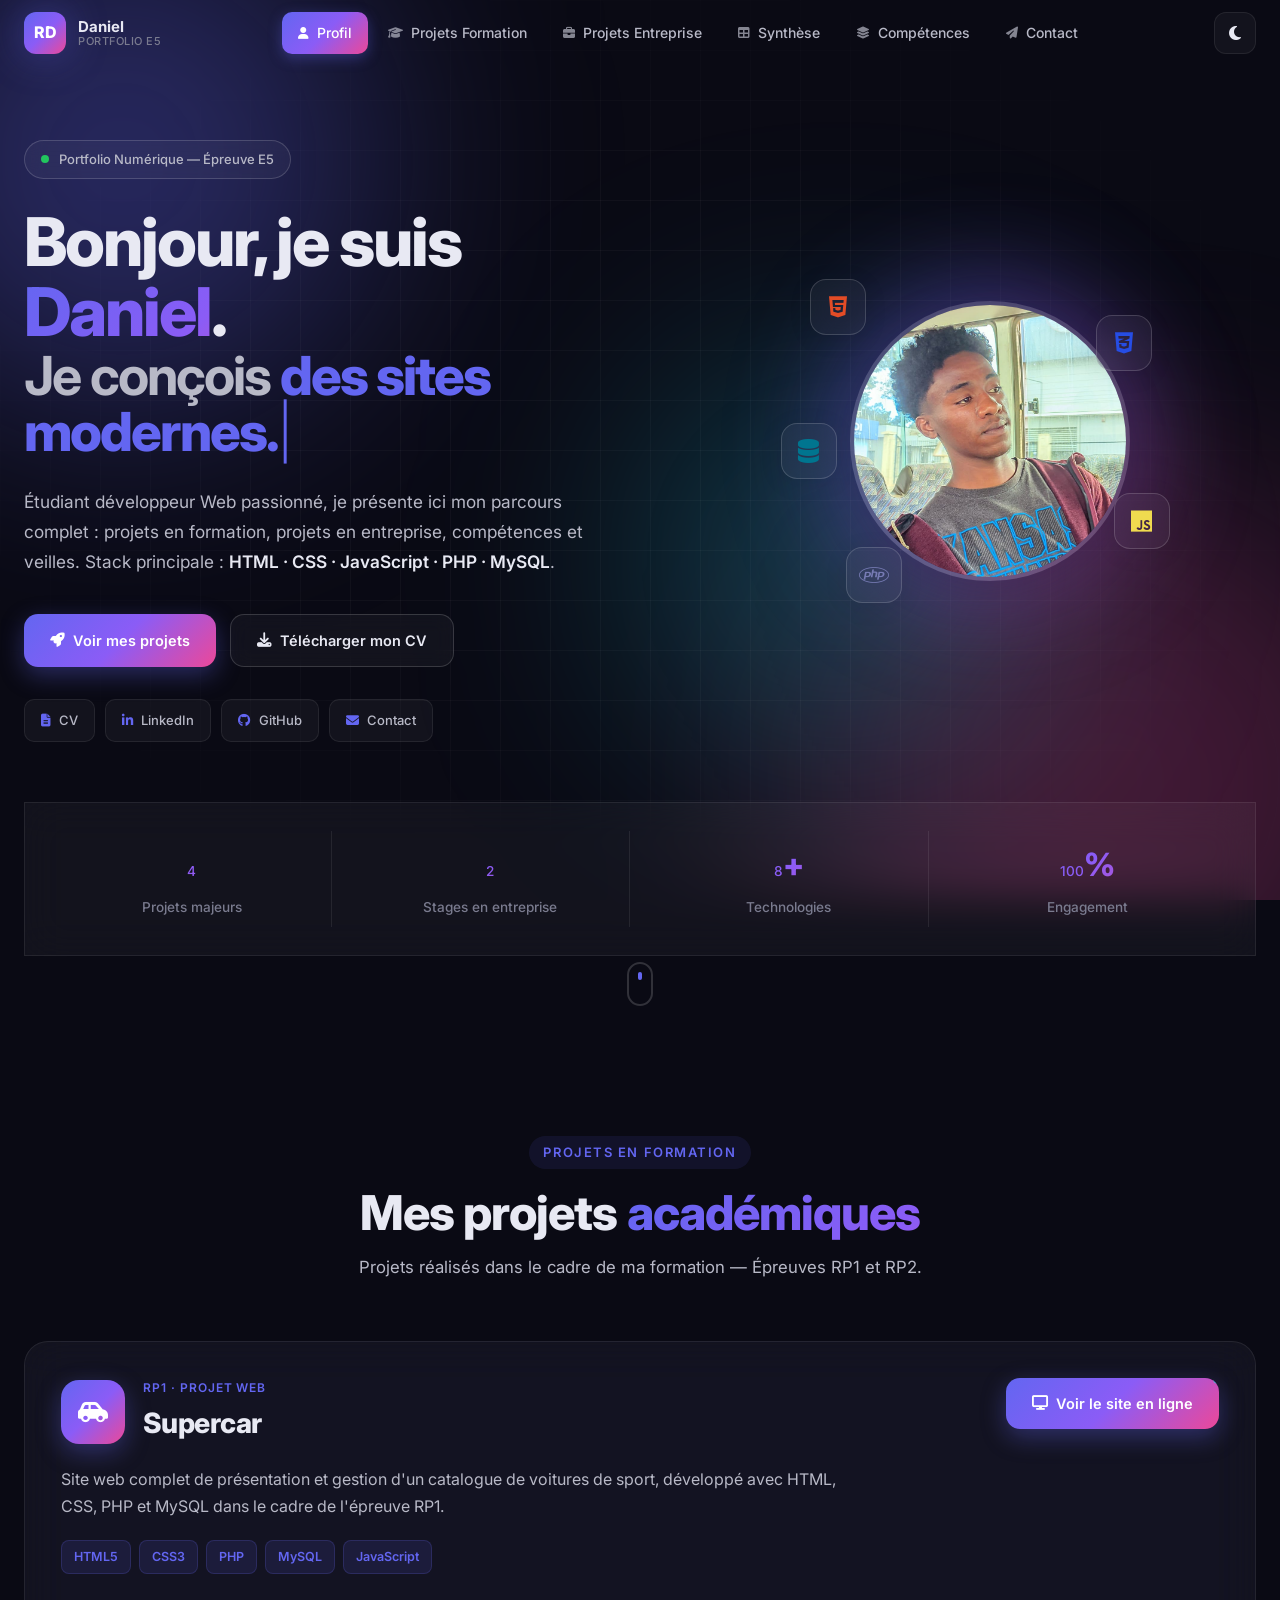
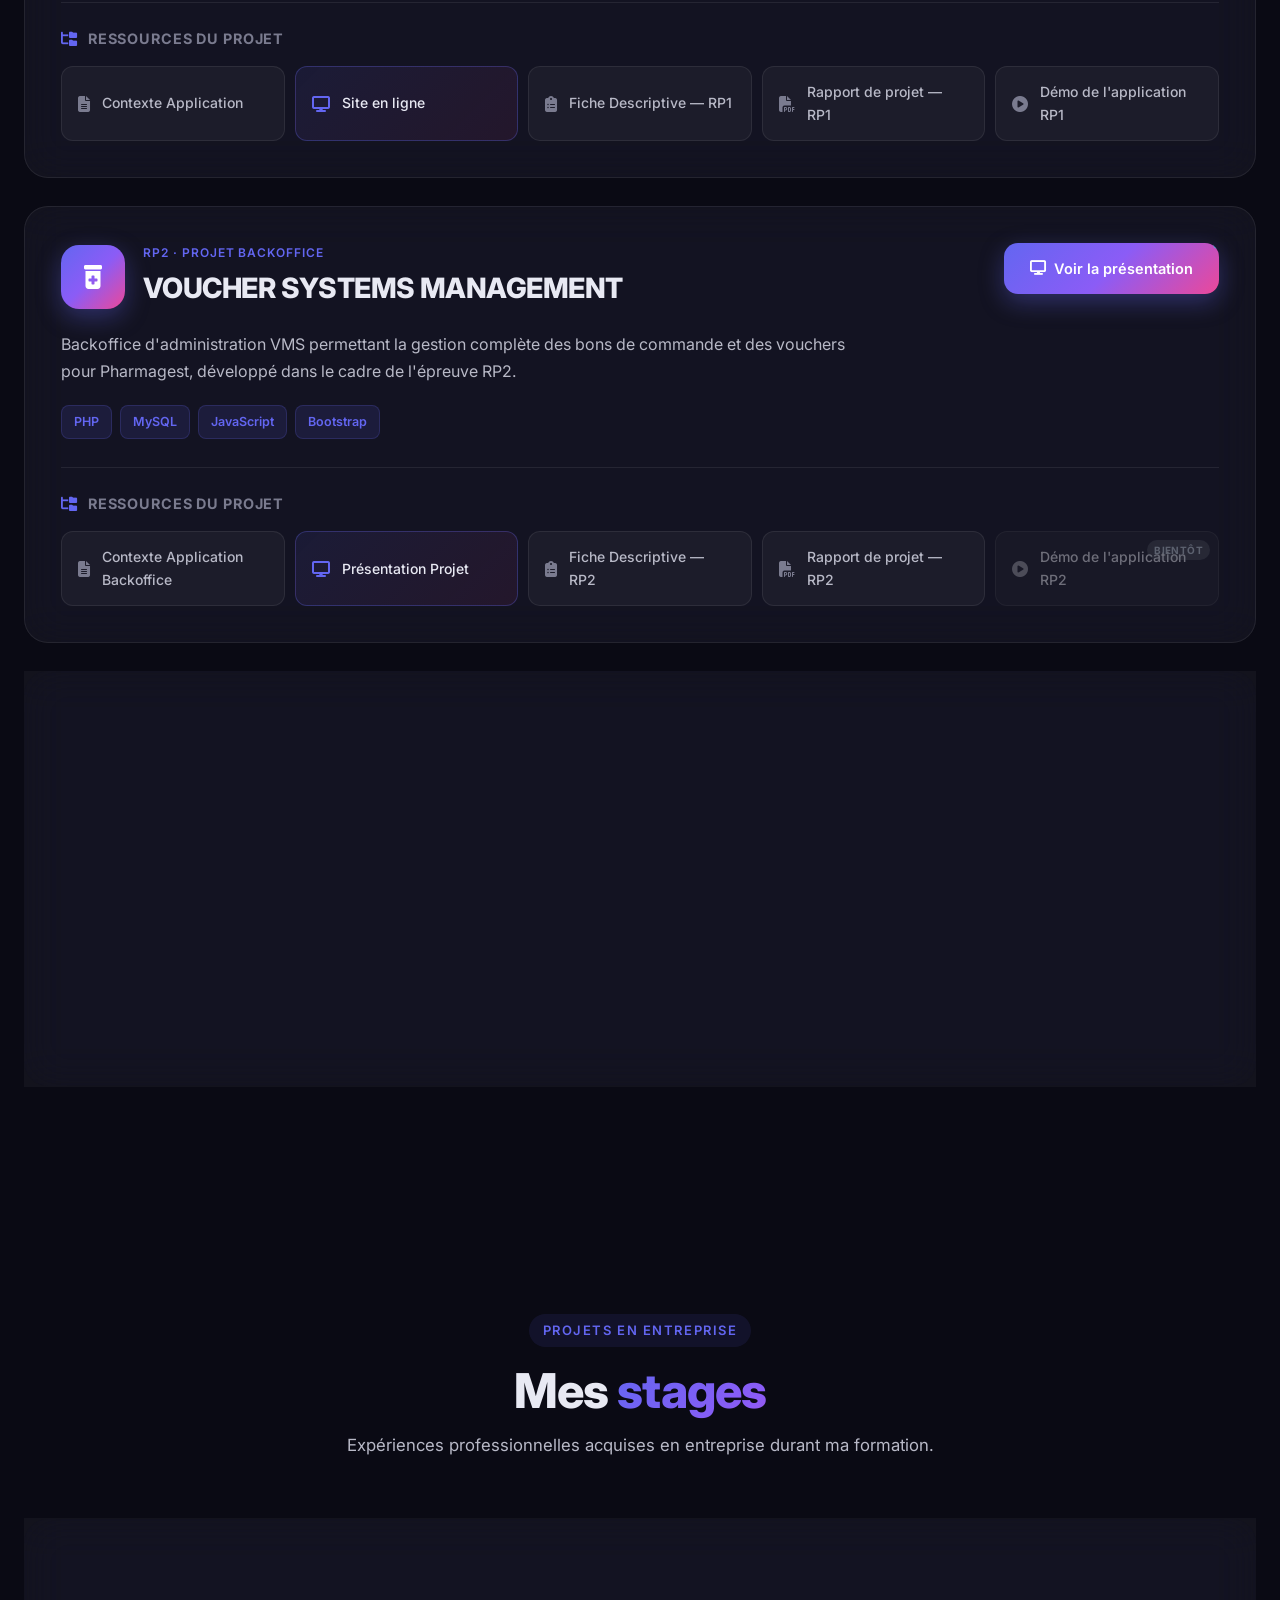
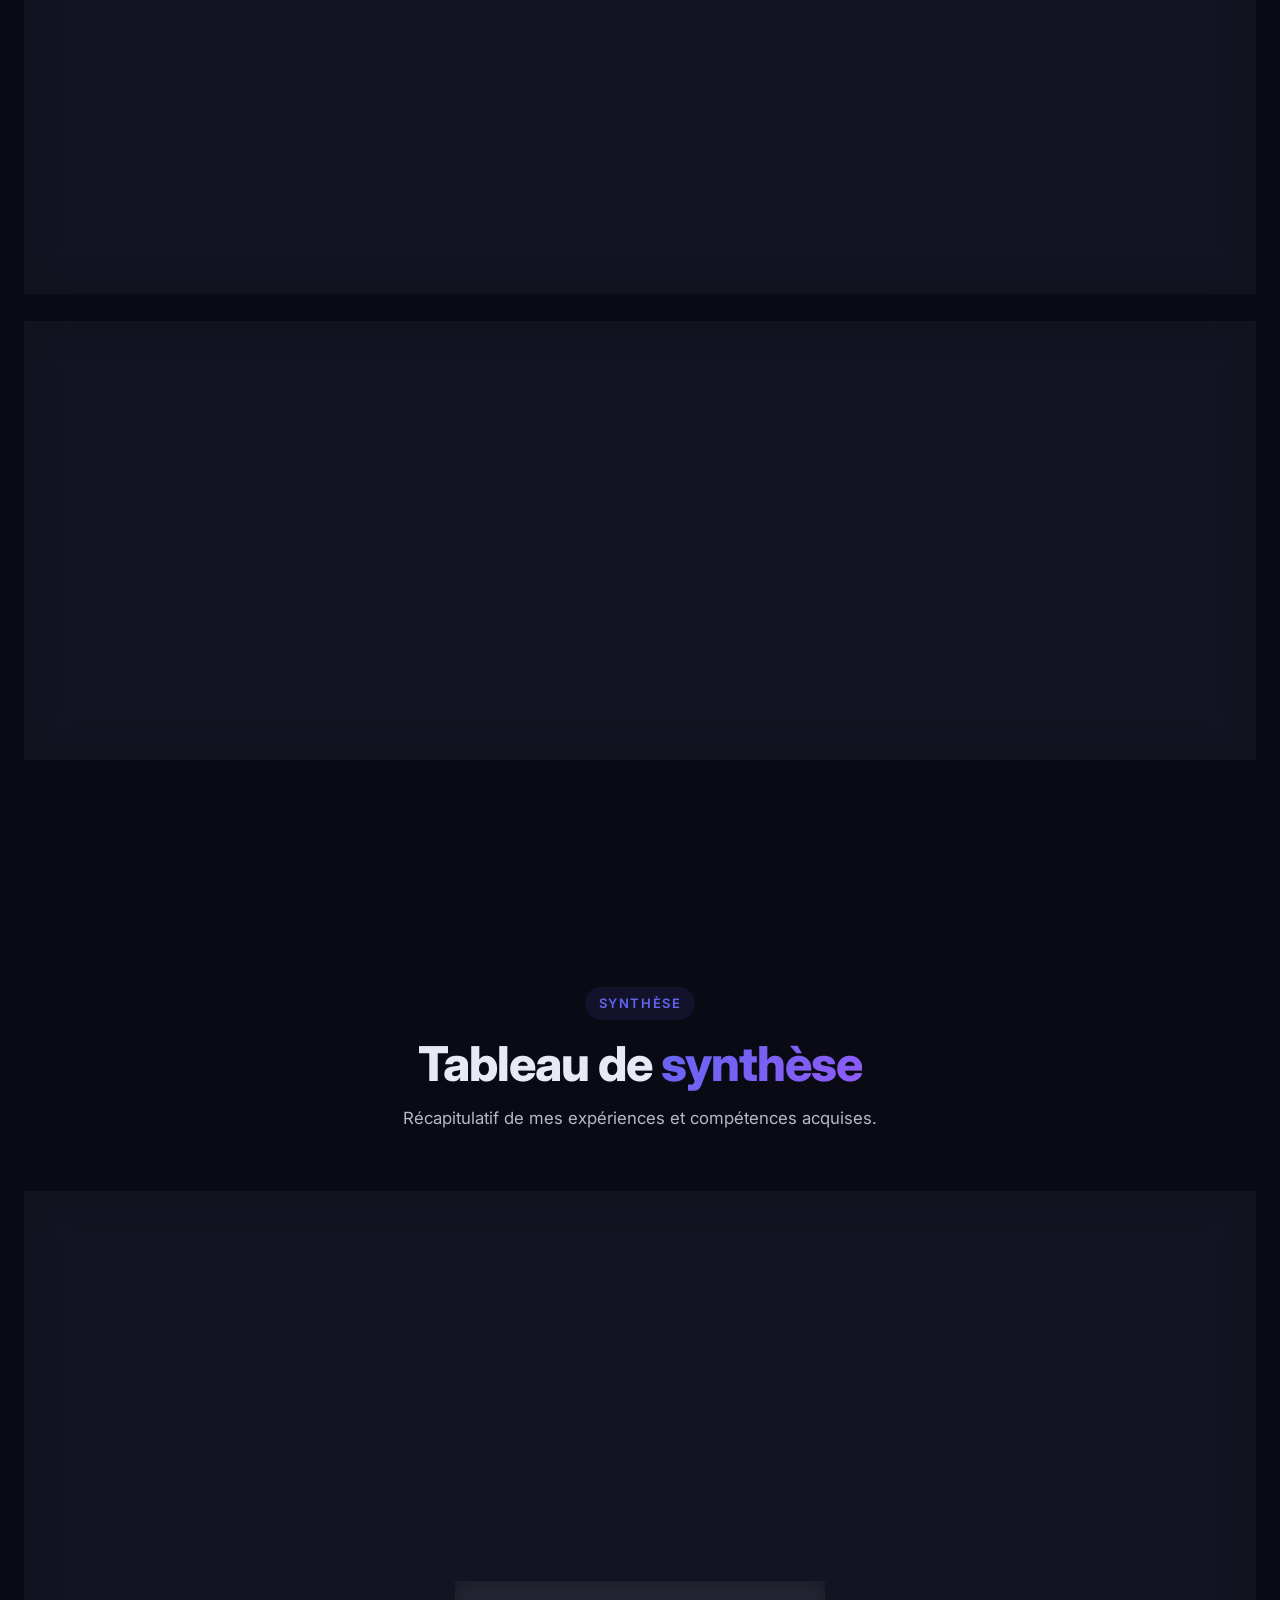
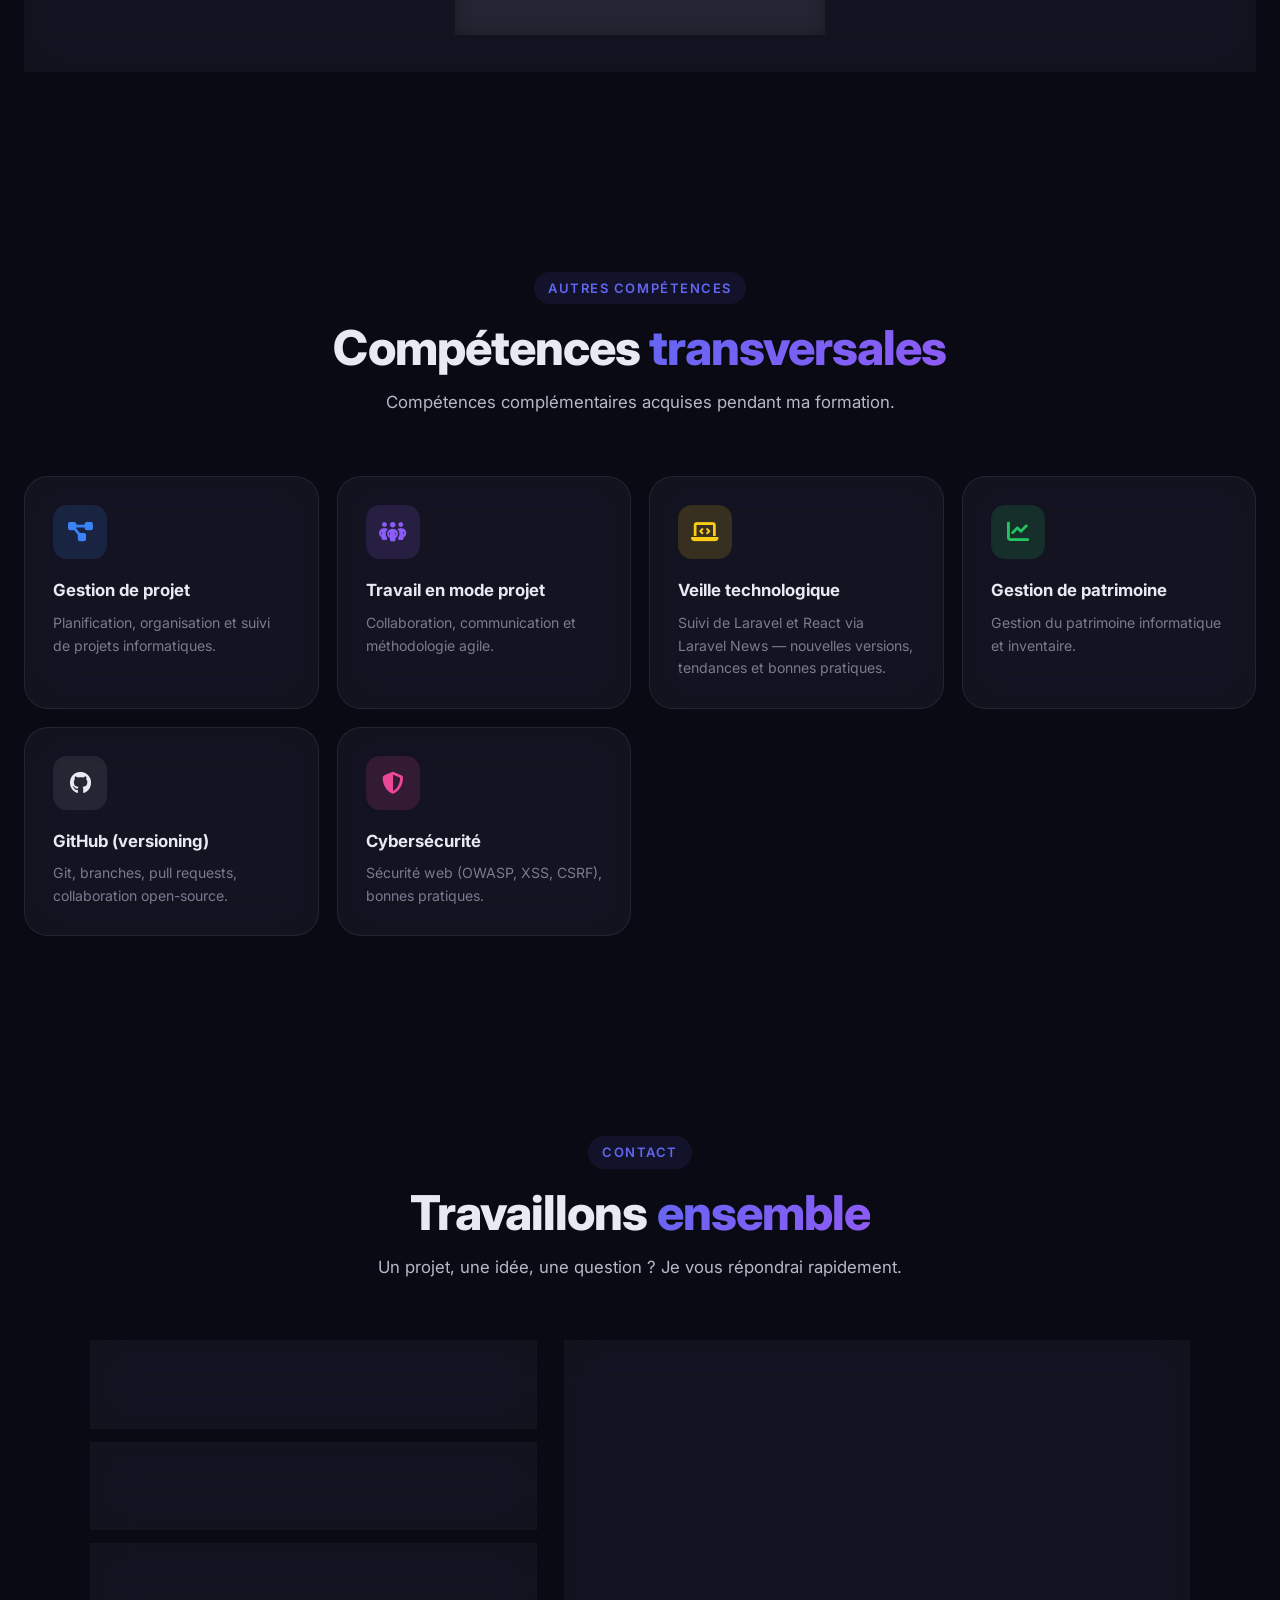
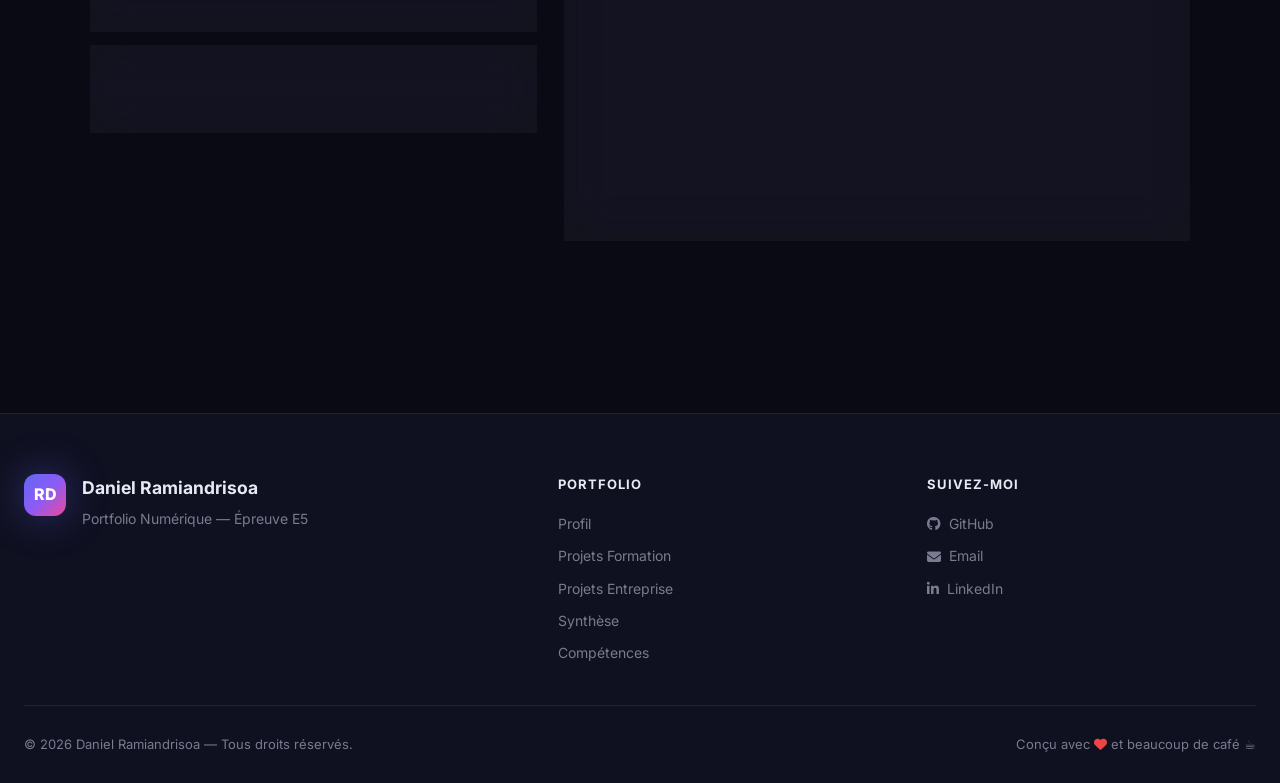
==== commit 27355d07: "Restoorder : vrais documents de stage + contact email direct (Web3Forms) - Bilan de stage remplacé p" ====
--- a/index.html
+++ b/index.html
@@ -412,6 +412,10 @@
                         <a href="https://restoorder-fqgn.vercel.app/" target="_blank" rel="noopener" class="resource-card resource-highlight">
                             <i class="fas fa-display"></i>
                             <span>Présentation projet de stage</span>
+                        </a>
+                        <a href="documents/sujet-stage-restoorder.pdf" target="_blank" rel="noopener" class="resource-card">
+                            <i class="fas fa-file-lines"></i>
+                            <span>Sujet du stage</span>
                         </a>
                         <a href="documents/attestation-stage2.pdf" target="_blank" rel="noopener" class="resource-card">
                             <i class="fas fa-award"></i>
@@ -578,6 +582,11 @@
                 </div>
 
                 <form class="contact-form glass" id="contactForm" data-reveal="right">
+                    <!-- Web3Forms : envoi direct par email. Remplace VOTRE_CLE_ACCESS par ta clé
+                         (gratuite sur https://web3forms.com en inscrivant dimitriaceman614@gmail.com). -->
+                    <input type="hidden" name="access_key" value="VOTRE_CLE_ACCESS">
+                    <input type="hidden" name="from_name" value="Portfolio — Daniel Ramiandrisoa">
+                    <input type="checkbox" name="botcheck" style="display:none" tabindex="-1" autocomplete="off">
                     <div class="form-row">
                         <div class="form-group">
                             <label for="name">Nom complet</label>
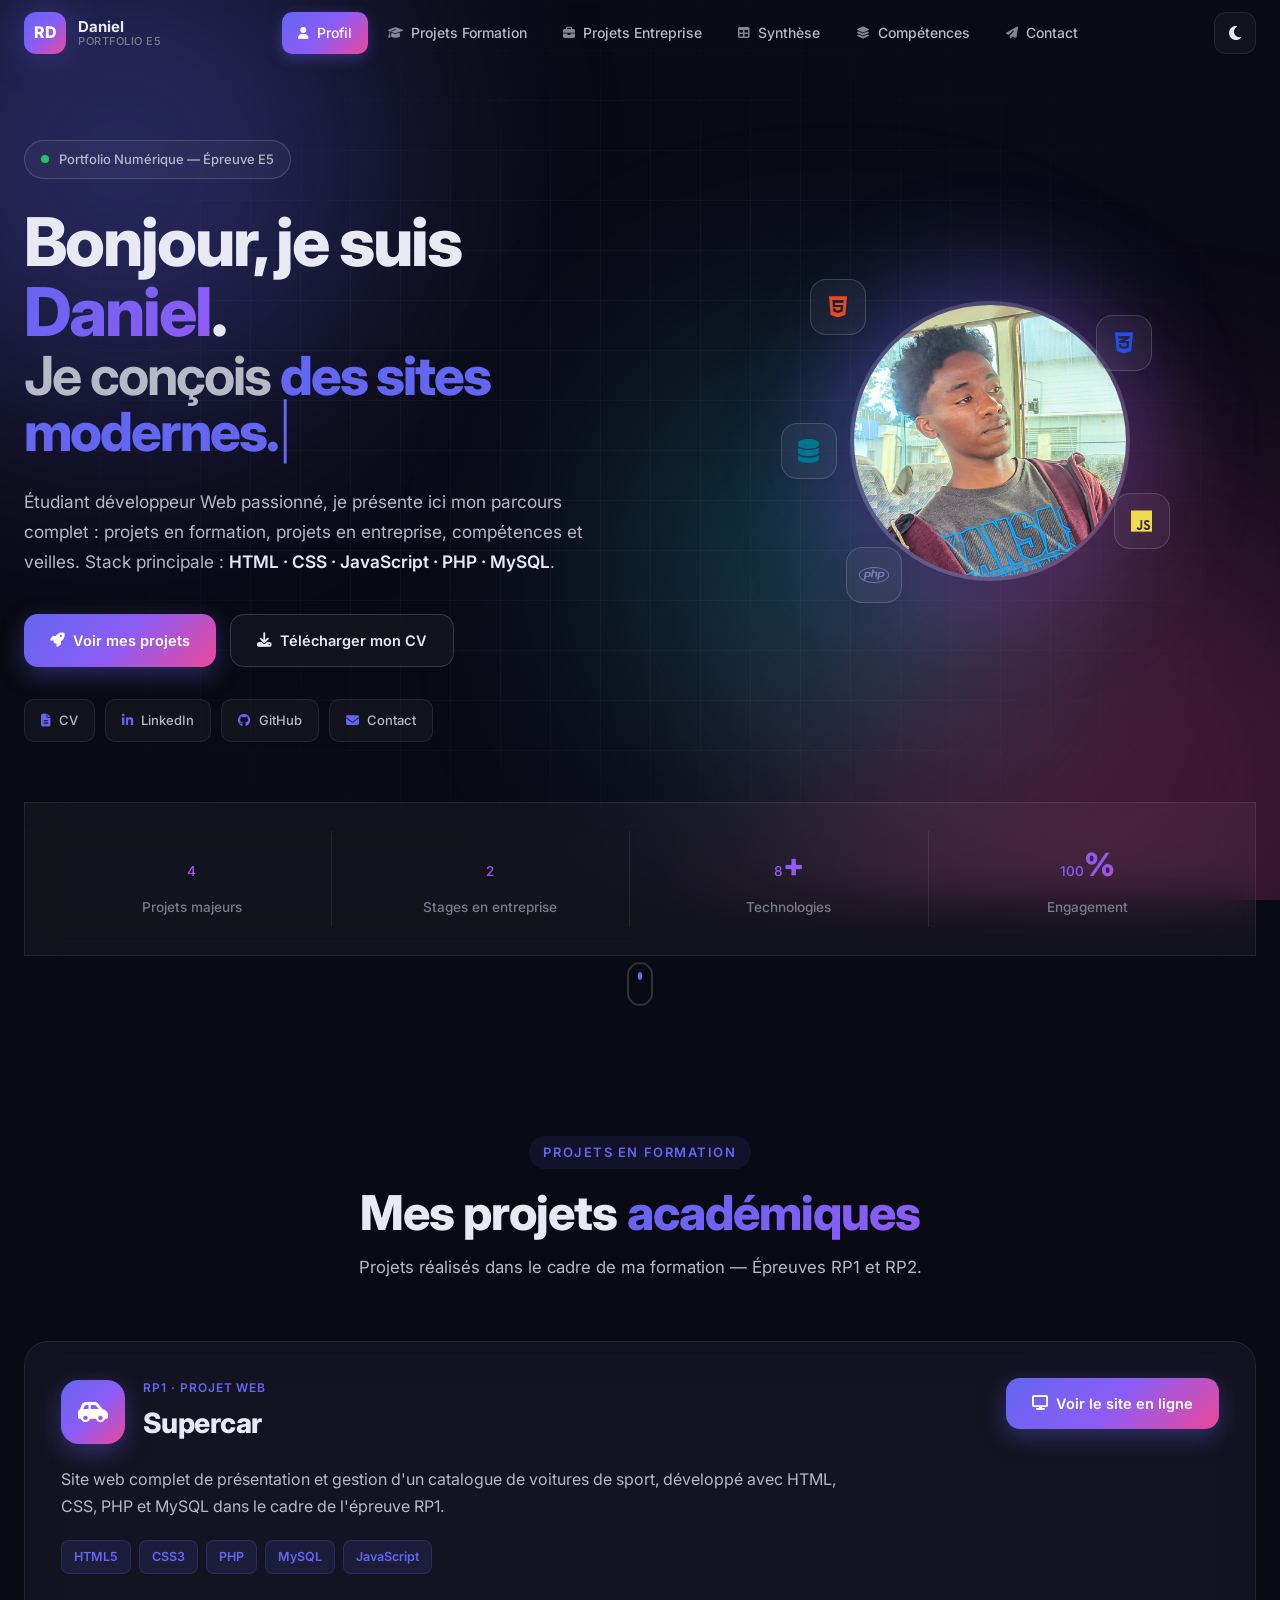
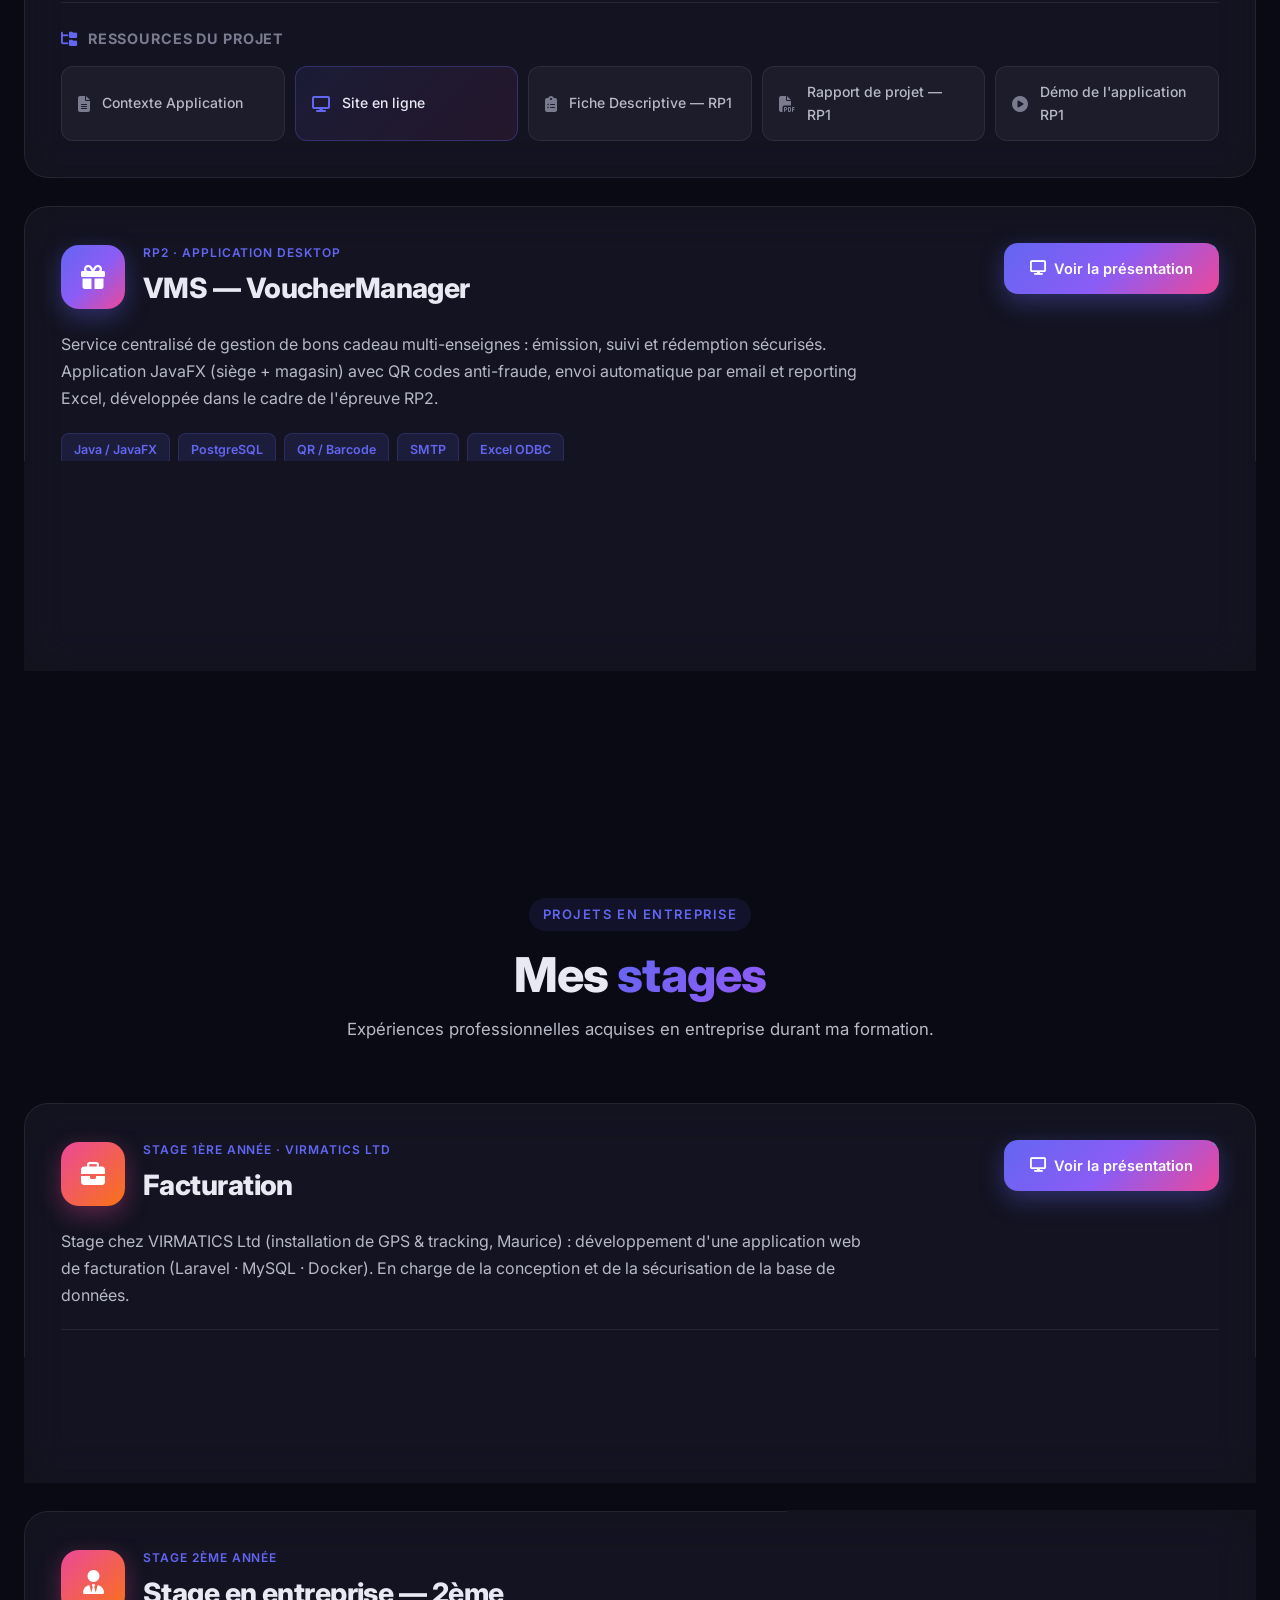
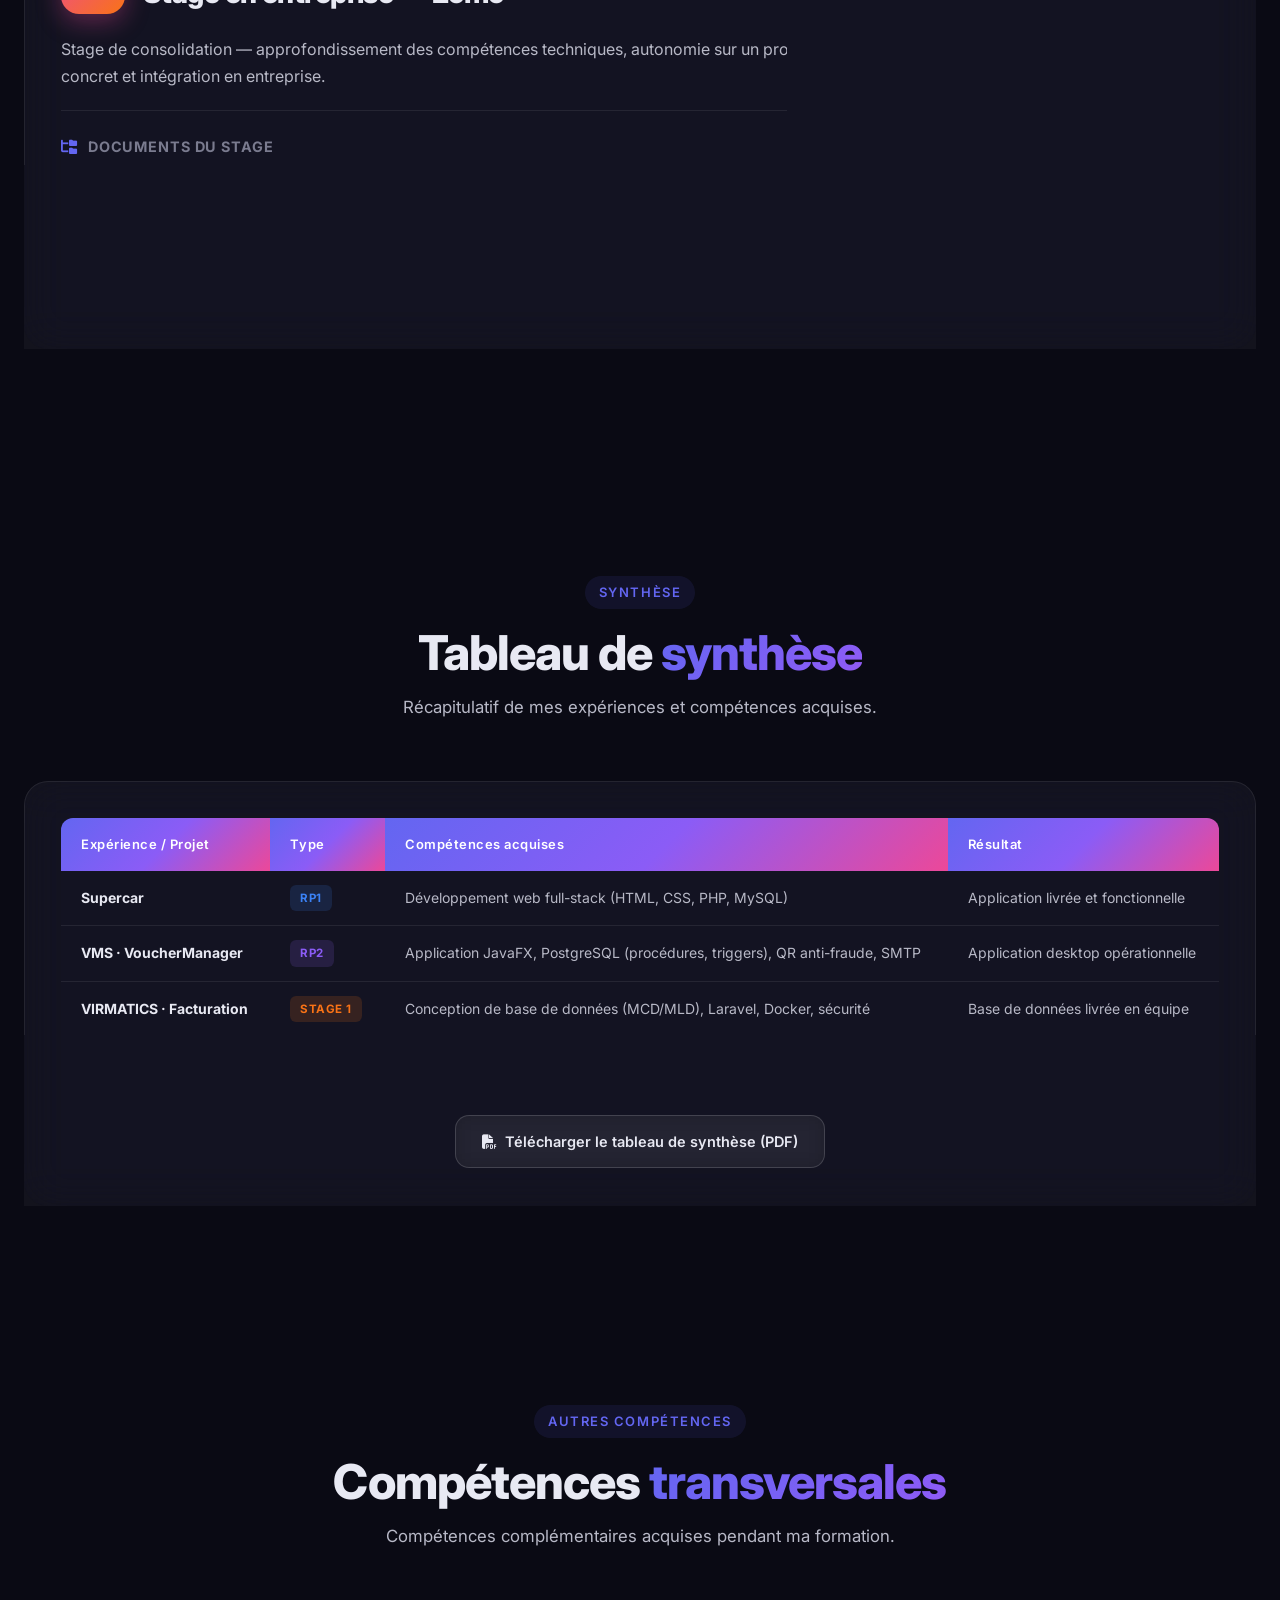
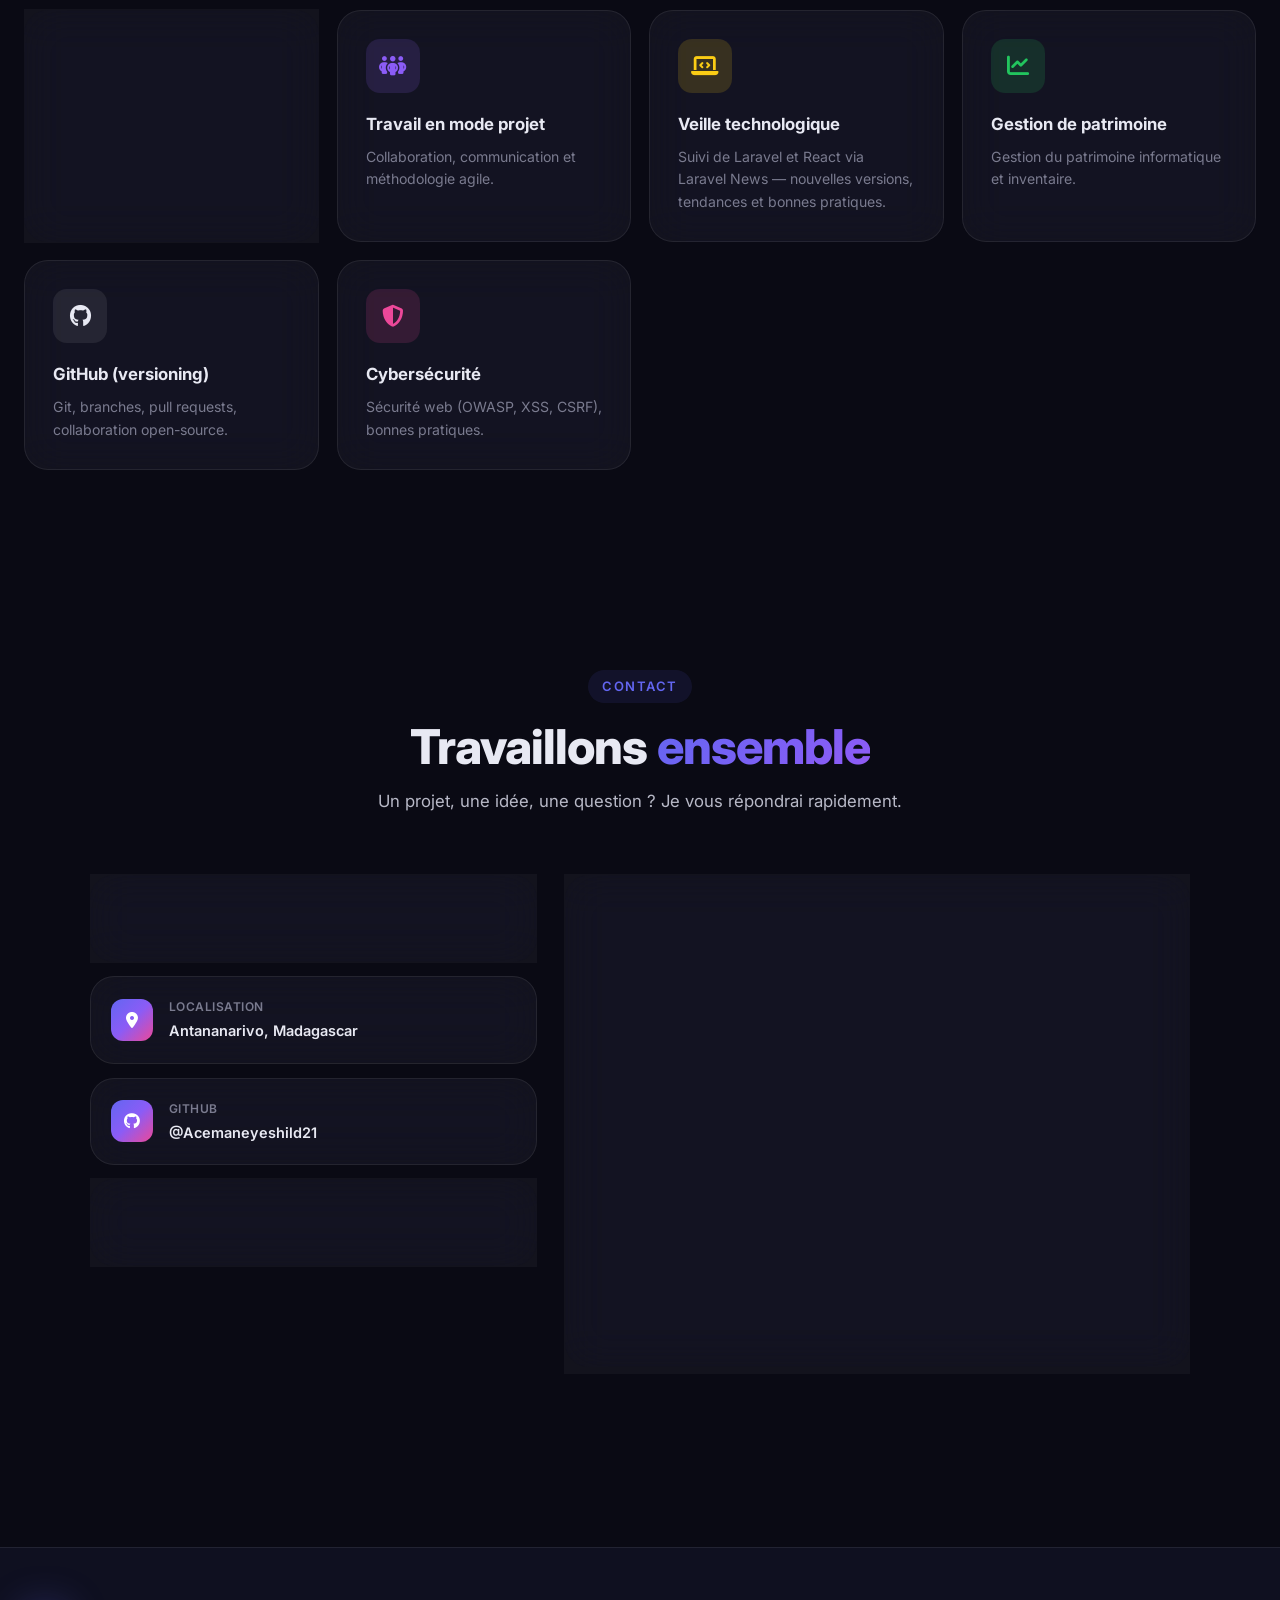
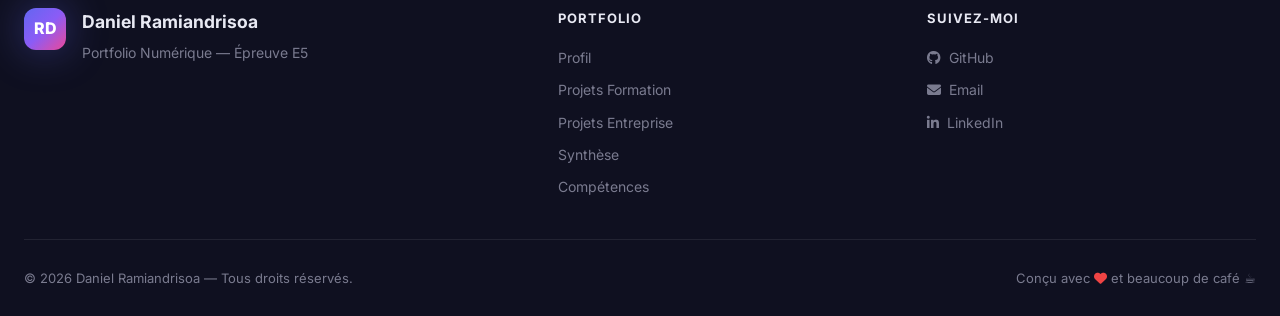
==== commit 3781a424: "Stage 1 VIRMATICS complété + Restoorder retiré des projets formation - Stage 1 : rapport + bilan gén" ====
--- a/index.html
+++ b/index.html
@@ -221,26 +221,26 @@
                 <div class="project-header">
                     <div class="project-title-row">
                         <div class="project-badge">
-                            <i class="fas fa-prescription-bottle-medical"></i>
-                        </div>
-                        <div>
-                            <span class="project-kicker">RP2 · Projet Backoffice</span>
-                            <h3>VOUCHER SYSTEMS MANAGEMENT</h3>
-                        </div>
-                    </div>
-                    <!-- 👇 BOUTON DE PRÉSENTATION (Gamma) -->
+                            <i class="fas fa-gift"></i>
+                        </div>
+                        <div>
+                            <span class="project-kicker">RP2 · Application desktop</span>
+                            <h3>VMS — VoucherManager</h3>
+                        </div>
+                    </div>
                     <a href="https://canva.link/691xmqp88cqy38p" target="_blank" rel="noopener" class="btn btn-primary btn-presentation" data-gamma="vms">
                         <i class="fas fa-display"></i> Voir la présentation
                     </a>
                 </div>
 
                 <p class="project-description">
-                    Backoffice d'administration VMS permettant la gestion complète des bons de commande
-                    et des vouchers pour Pharmagest, développé dans le cadre de l'épreuve RP2.
+                    Service centralisé de gestion de bons cadeau multi-enseignes : émission, suivi et
+                    rédemption sécurisés. Application JavaFX (siège + magasin) avec QR codes anti-fraude,
+                    envoi automatique par email et reporting Excel, développée dans le cadre de l'épreuve RP2.
                 </p>
 
                 <div class="project-stack">
-                    <span>PHP</span><span>MySQL</span><span>JavaScript</span><span>Bootstrap</span>
+                    <span>Java / JavaFX</span><span>PostgreSQL</span><span>QR / Barcode</span><span>SMTP</span><span>Excel ODBC</span>
                 </div>
 
                 <div class="project-resources">
@@ -269,60 +269,6 @@
                     </div>
                 </div>
             </article>
-
-            <!-- PROJECT 3 — RESTOORDER (Projet supplémentaire) -->
-            <article class="project-block glass" data-reveal style="--delay:.2s" id="project-restoorder">
-                <div class="project-header">
-                    <div class="project-title-row">
-                        <div class="project-badge">
-                            <i class="fas fa-utensils"></i>
-                        </div>
-                        <div>
-                            <span class="project-kicker">Projet supplémentaire</span>
-                            <h3>Restoorder</h3>
-                        </div>
-                    </div>
-                    <!-- 👇 BOUTON DE PRÉSENTATION (Gamma) -->
-                    <a href="https://canva.link/rau8908d33sqq9n" target="_blank" rel="noopener" class="btn btn-primary btn-presentation" data-gamma="restoorder">
-                        <i class="fas fa-display"></i> Voir la présentation
-                    </a>
-                </div>
-
-                <p class="project-description">
-                    Application web de commande en ligne pour restaurants, permettant aux clients
-                    de consulter le menu et de passer commande facilement.
-                </p>
-
-                <div class="project-stack">
-                    <span>PHP</span><span>MySQL</span><span>JavaScript</span><span>HTML/CSS</span>
-                </div>
-
-                <div class="project-resources">
-                    <h4><i class="fas fa-folder-tree"></i> Ressources du projet</h4>
-                    <div class="resource-grid">
-                        <a href="#" class="resource-card soon" aria-disabled="true" title="Bientôt disponible">
-                            <i class="fas fa-file-lines"></i>
-                            <span>Contexte Application</span>
-                        </a>
-                        <a href="https://canva.link/rau8908d33sqq9n" target="_blank" rel="noopener" class="resource-card resource-highlight">
-                            <i class="fas fa-display"></i>
-                            <span>Présentation Projet</span>
-                        </a>
-                        <a href="#" class="resource-card soon" aria-disabled="true" title="Bientôt disponible">
-                            <i class="fas fa-clipboard-list"></i>
-                            <span>Fiche Descriptive</span>
-                        </a>
-                        <a href="#" class="resource-card soon" aria-disabled="true" title="Bientôt disponible">
-                            <i class="fas fa-file-pdf"></i>
-                            <span>Rapport de projet</span>
-                        </a>
-                        <a href="https://restoorder-fqgn.vercel.app/" target="_blank" rel="noopener" class="resource-card">
-                            <i class="fas fa-circle-play"></i>
-                            <span>Démo de l'application</span>
-                        </a>
-                    </div>
-                </div>
-            </article>
         </section>
 
         <!-- ============ 3. PROJETS EN ENTREPRISE ============ -->
@@ -341,25 +287,25 @@
                             <i class="fas fa-briefcase"></i>
                         </div>
                         <div>
-                            <span class="project-kicker">Stage 1ère année</span>
-                            <h3>Stage en entreprise — 1er</h3>
-                        </div>
-                    </div>
-                    <!-- 👇 BOUTON DE PRÉSENTATION (Gamma) -->
-                    <a href="https://canva.link/2drjv4bd35usdvf" target="_blank" rel="noopener" class="btn btn-primary btn-presentation" data-gamma="stage1">
+                            <span class="project-kicker">Stage 1ère année · VIRMATICS Ltd</span>
+                            <h3>Facturation</h3>
+                        </div>
+                    </div>
+                    <a href="documents/presentation-stage1-virmatics.pdf" target="_blank" rel="noopener" class="btn btn-primary btn-presentation">
                         <i class="fas fa-display"></i> Voir la présentation
                     </a>
                 </div>
 
                 <p class="project-description">
-                    Première immersion en entreprise — découverte du monde professionnel,
-                    travail en équipe et application concrète des compétences acquises en formation.
+                    Stage chez VIRMATICS Ltd (installation de GPS &amp; tracking, Maurice) :
+                    développement d'une application web de facturation (Laravel · MySQL · Docker).
+                    En charge de la conception et de la sécurisation de la base de données.
                 </p>
 
                 <div class="project-resources">
                     <h4><i class="fas fa-folder-tree"></i> Documents du stage</h4>
                     <div class="resource-grid">
-                        <a href="https://canva.link/2drjv4bd35usdvf" target="_blank" rel="noopener" class="resource-card resource-highlight">
+                        <a href="documents/presentation-stage1-virmatics.pdf" target="_blank" rel="noopener" class="resource-card resource-highlight">
                             <i class="fas fa-display"></i>
                             <span>Présentation projet de stage</span>
                         </a>
@@ -367,17 +313,13 @@
                             <i class="fas fa-award"></i>
                             <span>Attestation de stage</span>
                         </a>
-                        <a href="#" class="resource-card soon" aria-disabled="true" title="Bientôt disponible">
+                        <a href="documents/bilan-stage1-virmatics.pdf" target="_blank" rel="noopener" class="resource-card">
                             <i class="fas fa-chart-column"></i>
                             <span>Bilan de stage</span>
                         </a>
-                        <a href="#" class="resource-card soon" aria-disabled="true" title="Bientôt disponible">
+                        <a href="documents/rapport-stage1-virmatics.pdf" target="_blank" rel="noopener" class="resource-card">
                             <i class="fas fa-file-pdf"></i>
                             <span>Rapport de stage</span>
-                        </a>
-                        <a href="#" class="resource-card soon" aria-disabled="true" title="Bientôt disponible">
-                            <i class="fas fa-circle-play"></i>
-                            <span>Démo de l'application</span>
                         </a>
                     </div>
                 </div>
@@ -465,28 +407,22 @@
                                 <td>Application livrée et fonctionnelle</td>
                             </tr>
                             <tr>
-                                <td><strong>Pharmagest · VMS</strong></td>
+                                <td><strong>VMS · VoucherManager</strong></td>
                                 <td><span class="tag tag-purple">RP2</span></td>
-                                <td>Développement backoffice, gestion des données, UX administrateur</td>
-                                <td>Backoffice opérationnel</td>
+                                <td>Application JavaFX, PostgreSQL (procédures, triggers), QR anti-fraude, SMTP</td>
+                                <td>Application desktop opérationnelle</td>
+                            </tr>
+                            <tr>
+                                <td><strong>VIRMATICS · Facturation</strong></td>
+                                <td><span class="tag tag-orange">Stage 1</span></td>
+                                <td>Conception de base de données (MCD/MLD), Laravel, Docker, sécurité</td>
+                                <td>Base de données livrée en équipe</td>
                             </tr>
                             <tr>
                                 <td><strong>Restoorder</strong></td>
-                                <td><span class="tag tag-green">Projet</span></td>
-                                <td>Application web de commande, base de données, interface client</td>
-                                <td>Prototype fonctionnel</td>
-                            </tr>
-                            <tr>
-                                <td><strong>Stage 1ère année</strong></td>
-                                <td><span class="tag tag-orange">Stage</span></td>
-                                <td>Travail en équipe, méthodologie projet, Figma, UML</td>
-                                <td>Site livré en 2 mois</td>
-                            </tr>
-                            <tr>
-                                <td><strong>Stage 2ème année</strong></td>
-                                <td><span class="tag tag-orange">Stage</span></td>
-                                <td>Autonomie, développement avancé, intégration équipe</td>
-                                <td>Mission accomplie avec succès</td>
+                                <td><span class="tag tag-orange">Stage 2</span></td>
+                                <td>Développement web full-stack, fidélisation, PostgreSQL, déploiement Vercel</td>
+                                <td>Application livrée en ligne</td>
                             </tr>
                         </tbody>
                     </table>
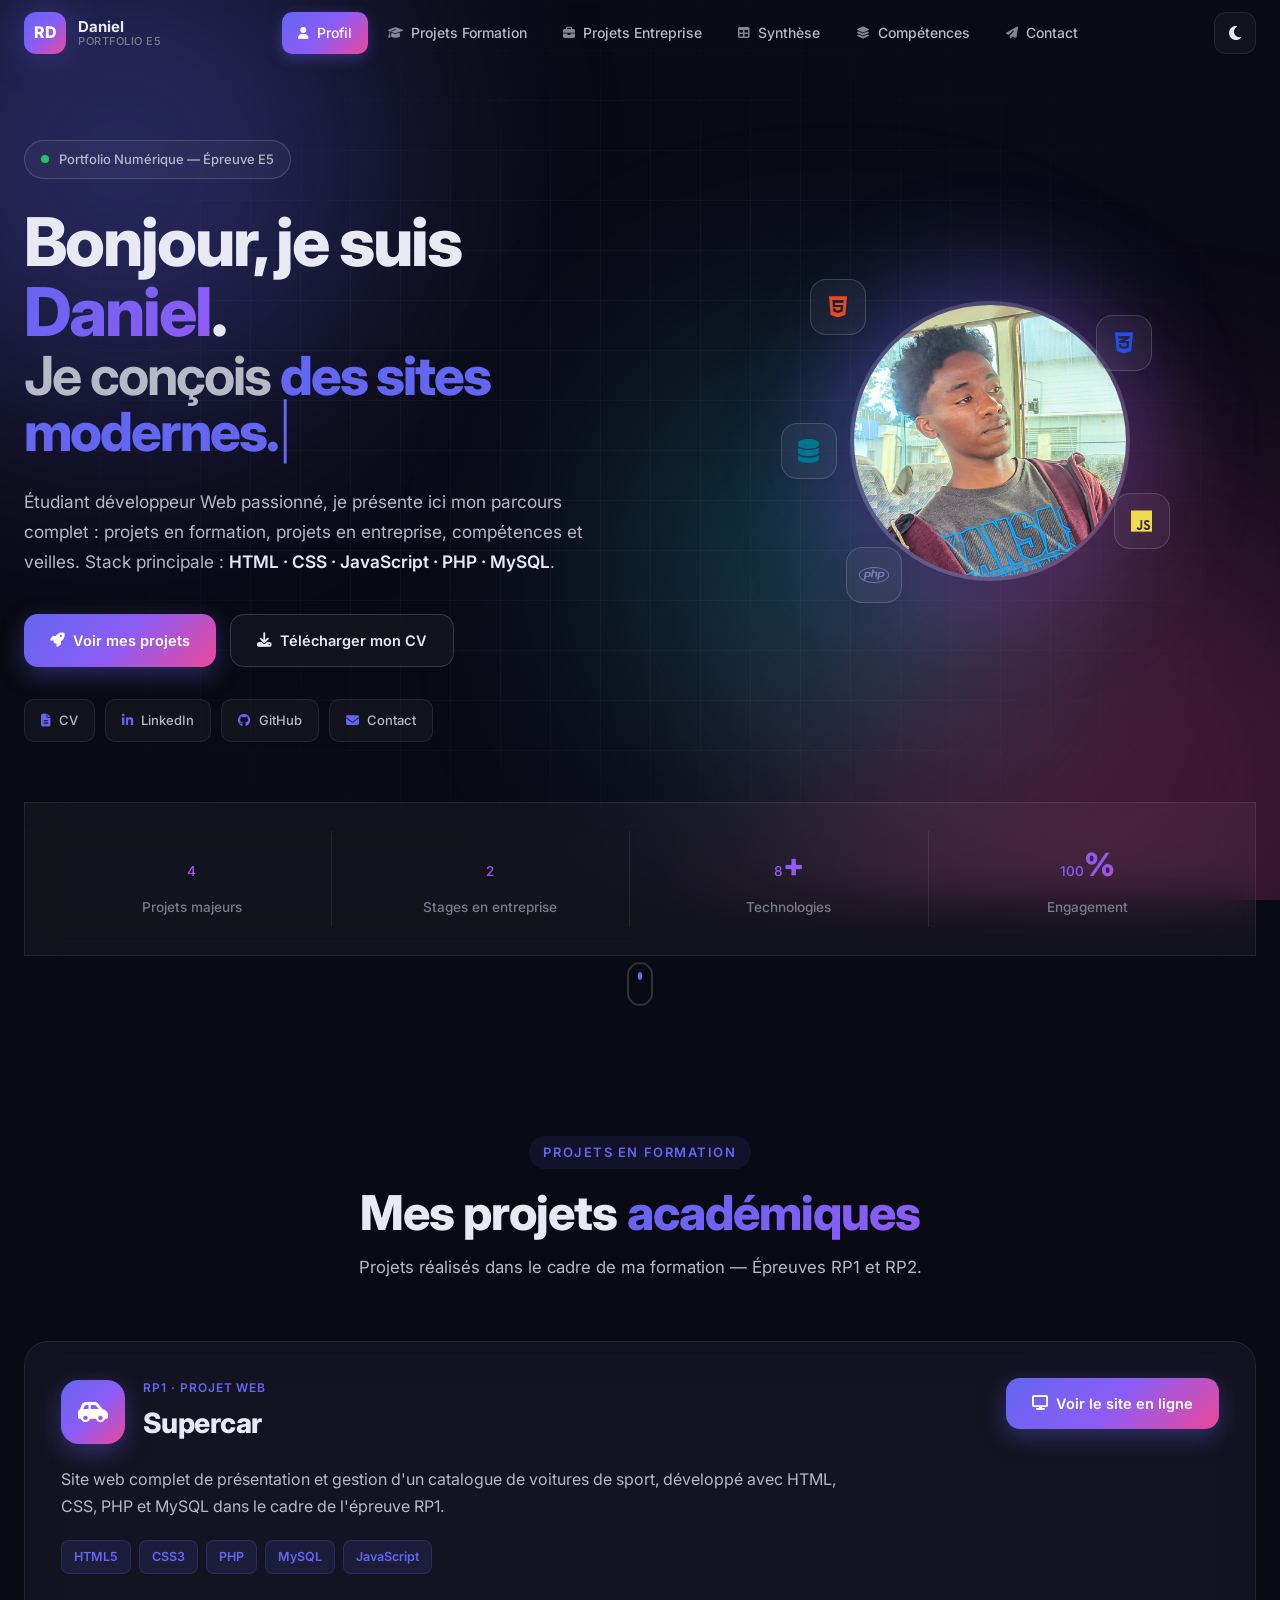
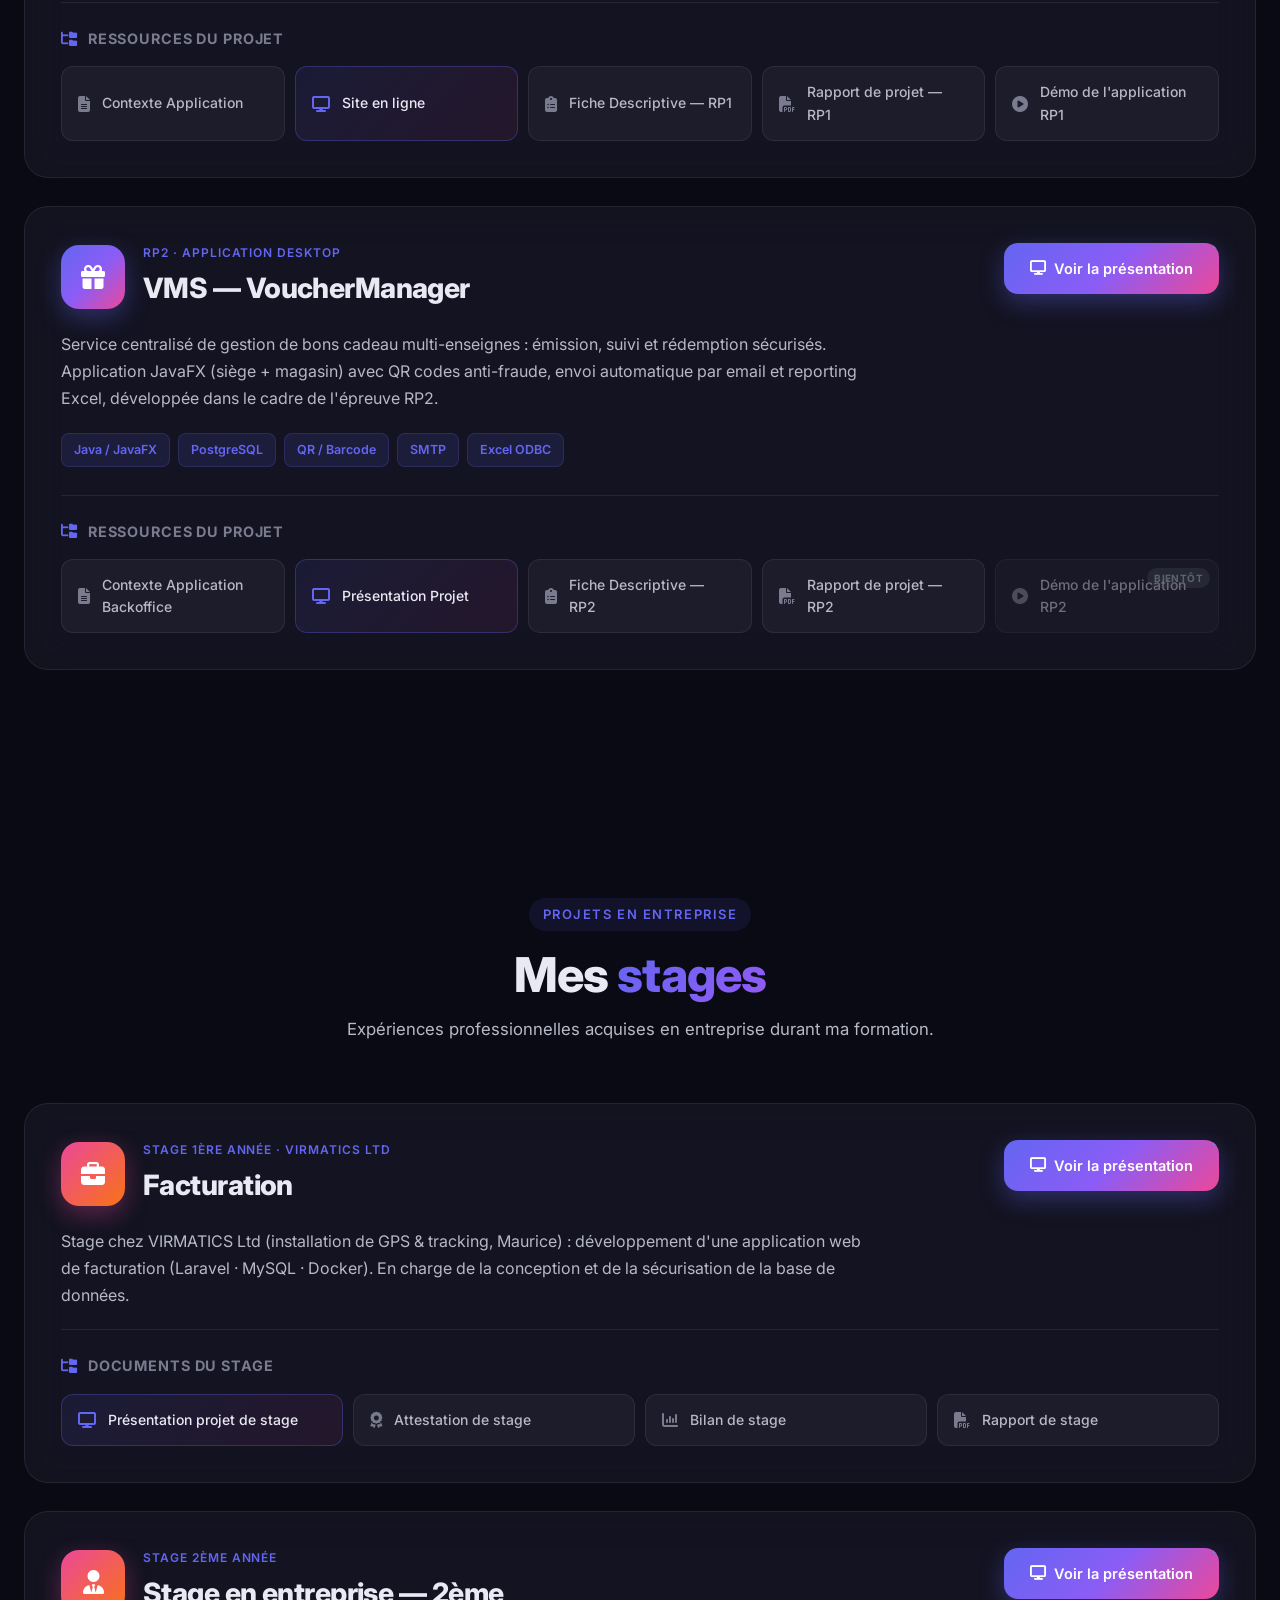
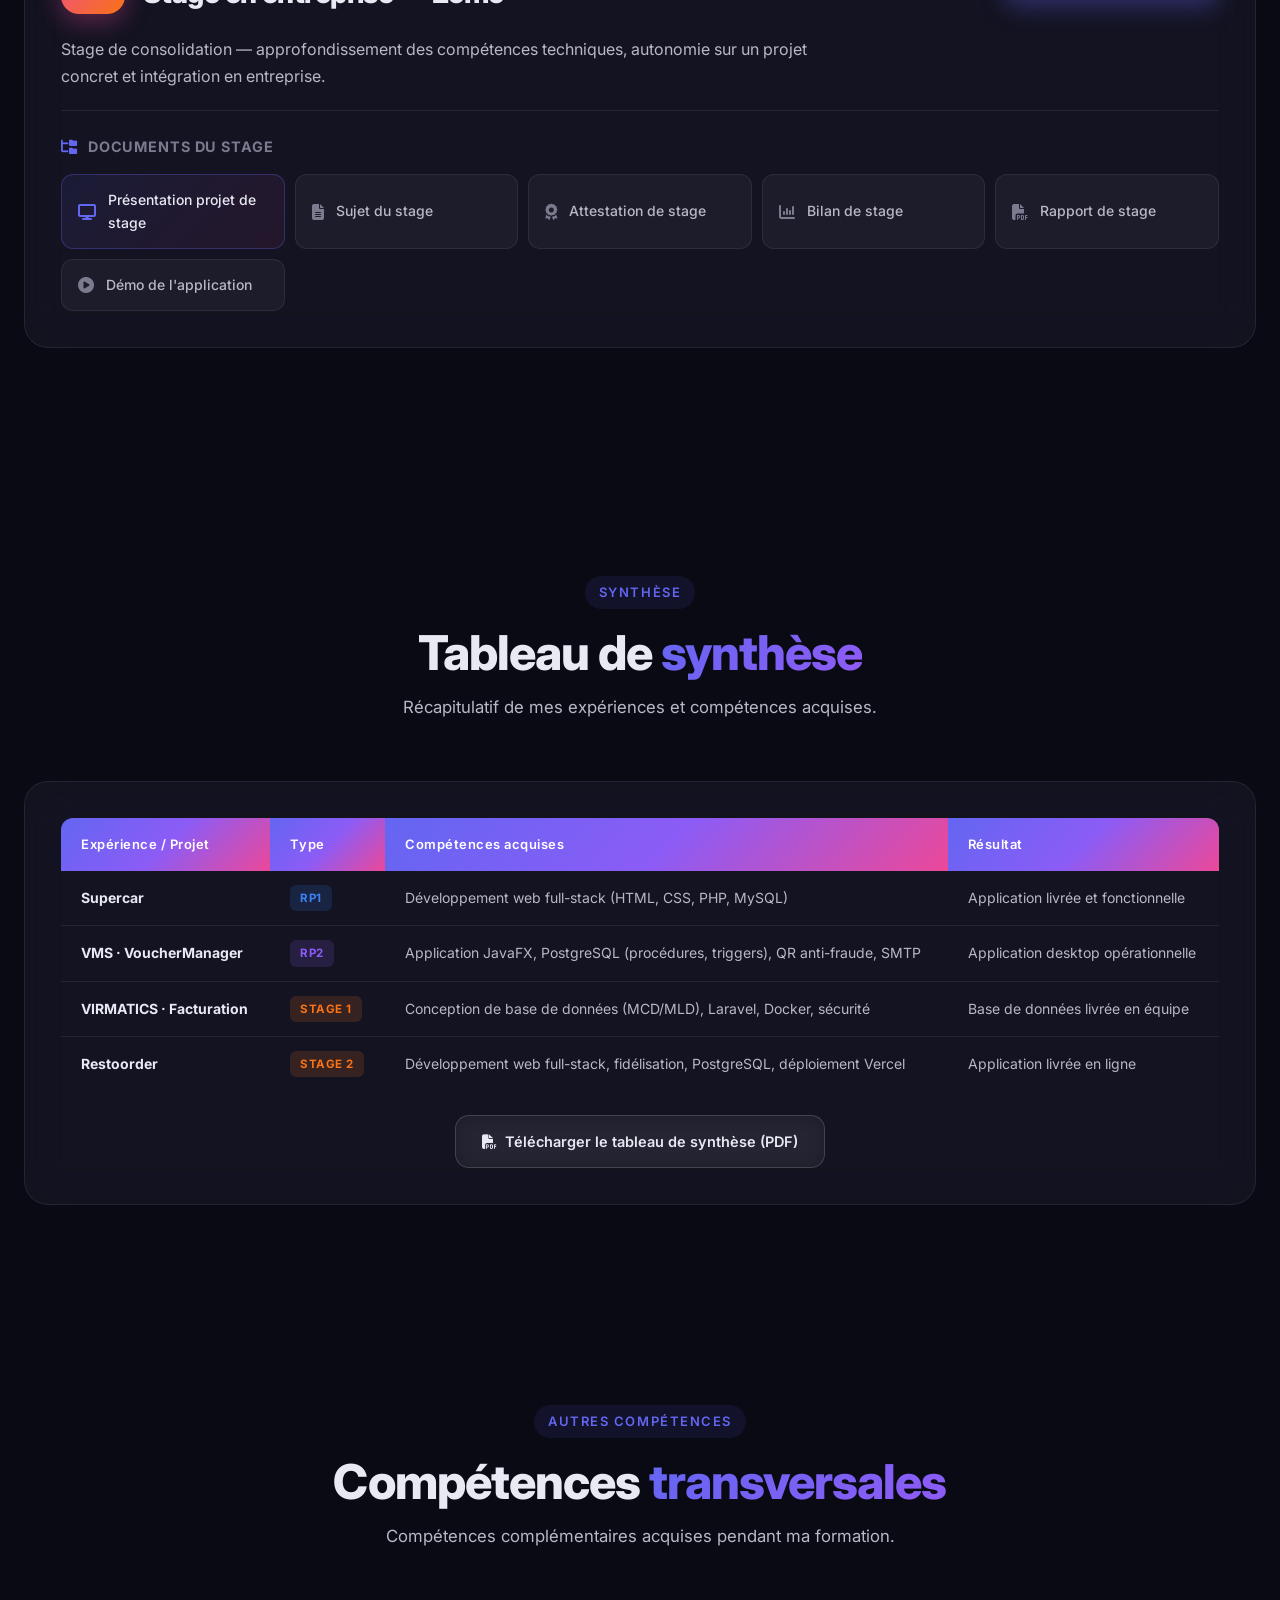
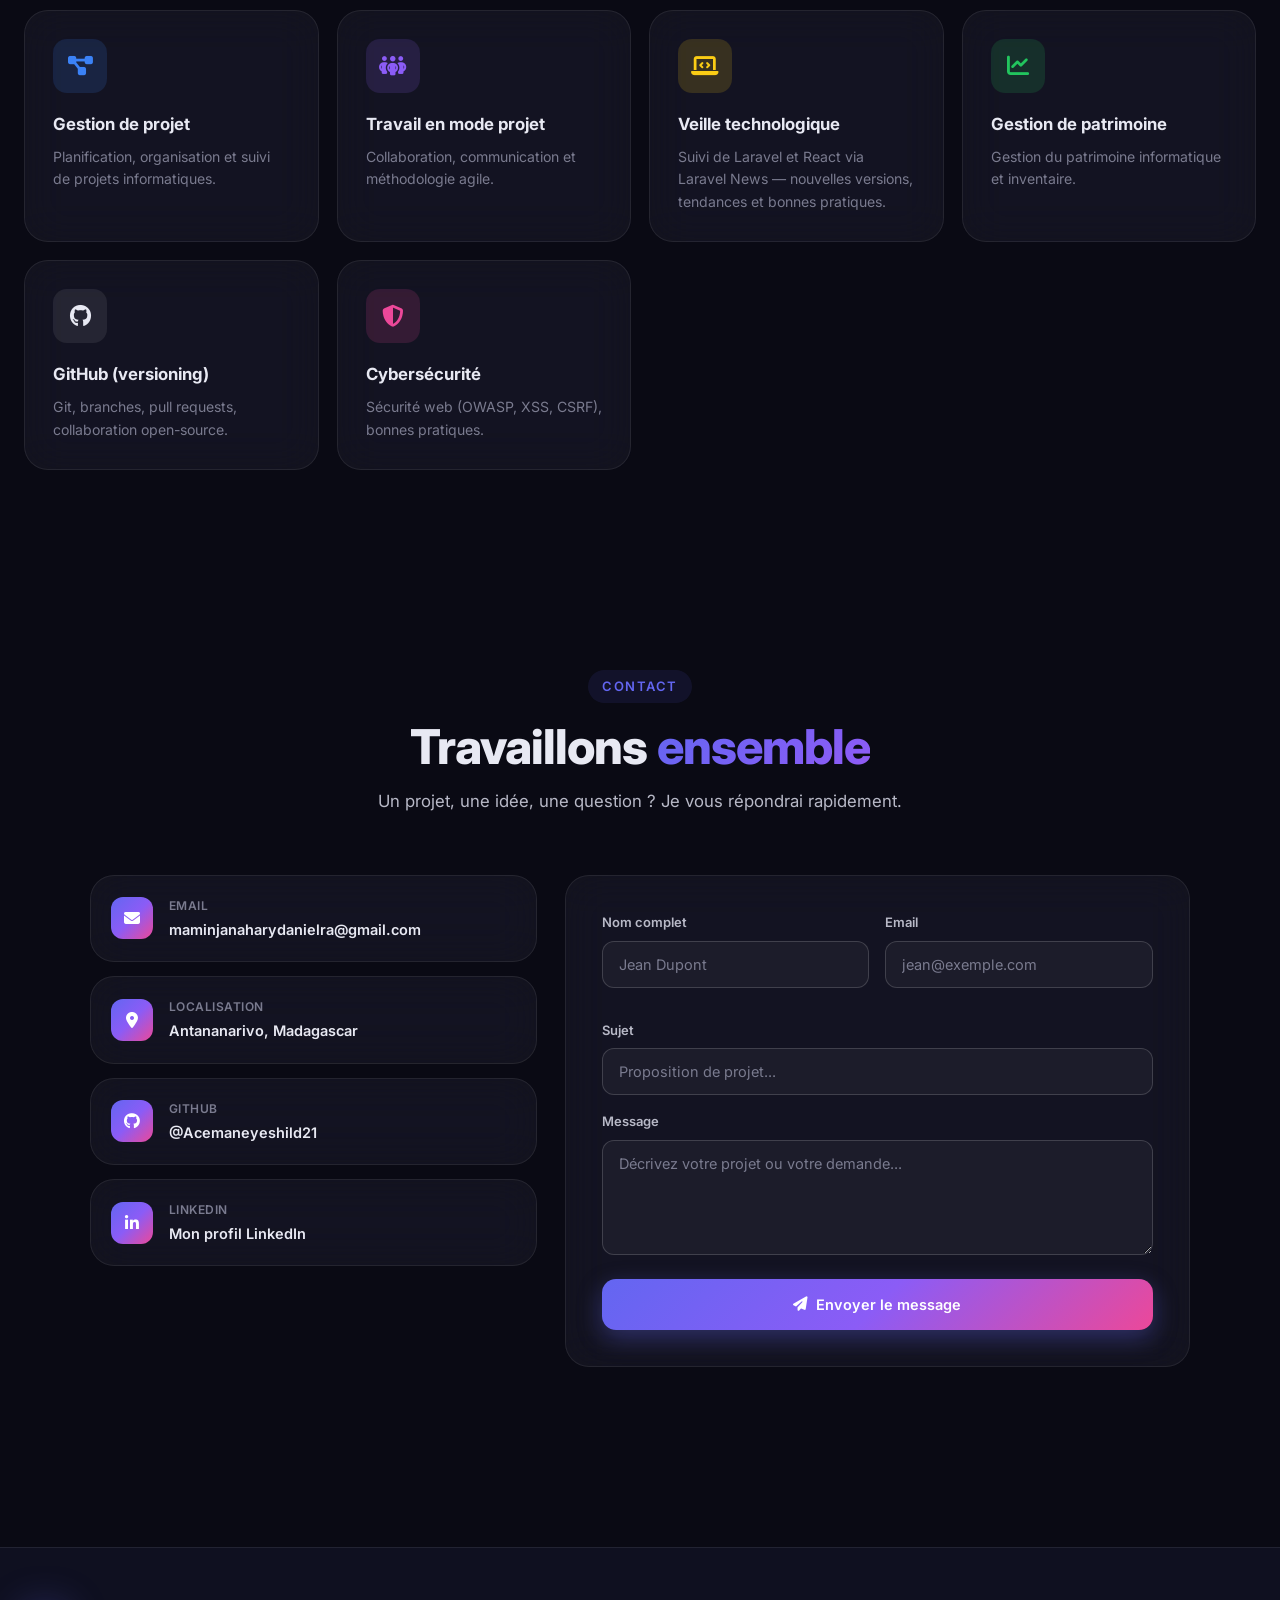
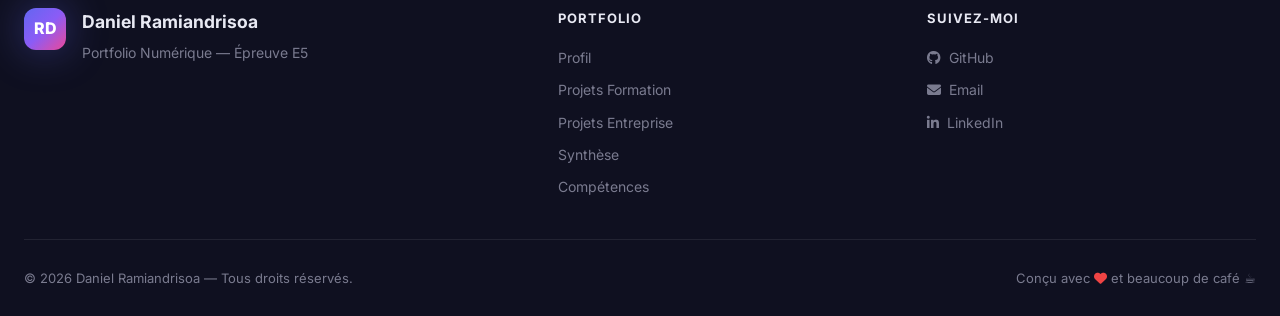
==== commit 9b94f1f1: "Contact : intégration de la clé Web3Forms (envoi direct par email) Co-Authored-By: Claude Opus 4.8 <" ====
--- a/index.html
+++ b/index.html
@@ -520,7 +520,7 @@
                 <form class="contact-form glass" id="contactForm" data-reveal="right">
                     <!-- Web3Forms : envoi direct par email. Remplace VOTRE_CLE_ACCESS par ta clé
                          (gratuite sur https://web3forms.com en inscrivant dimitriaceman614@gmail.com). -->
-                    <input type="hidden" name="access_key" value="VOTRE_CLE_ACCESS">
+                    <input type="hidden" name="access_key" value="b880b77f-7e84-4123-8e34-6e22ffcd0a5c">
                     <input type="hidden" name="from_name" value="Portfolio — Daniel Ramiandrisoa">
                     <input type="checkbox" name="botcheck" style="display:none" tabindex="-1" autocomplete="off">
                     <div class="form-row">
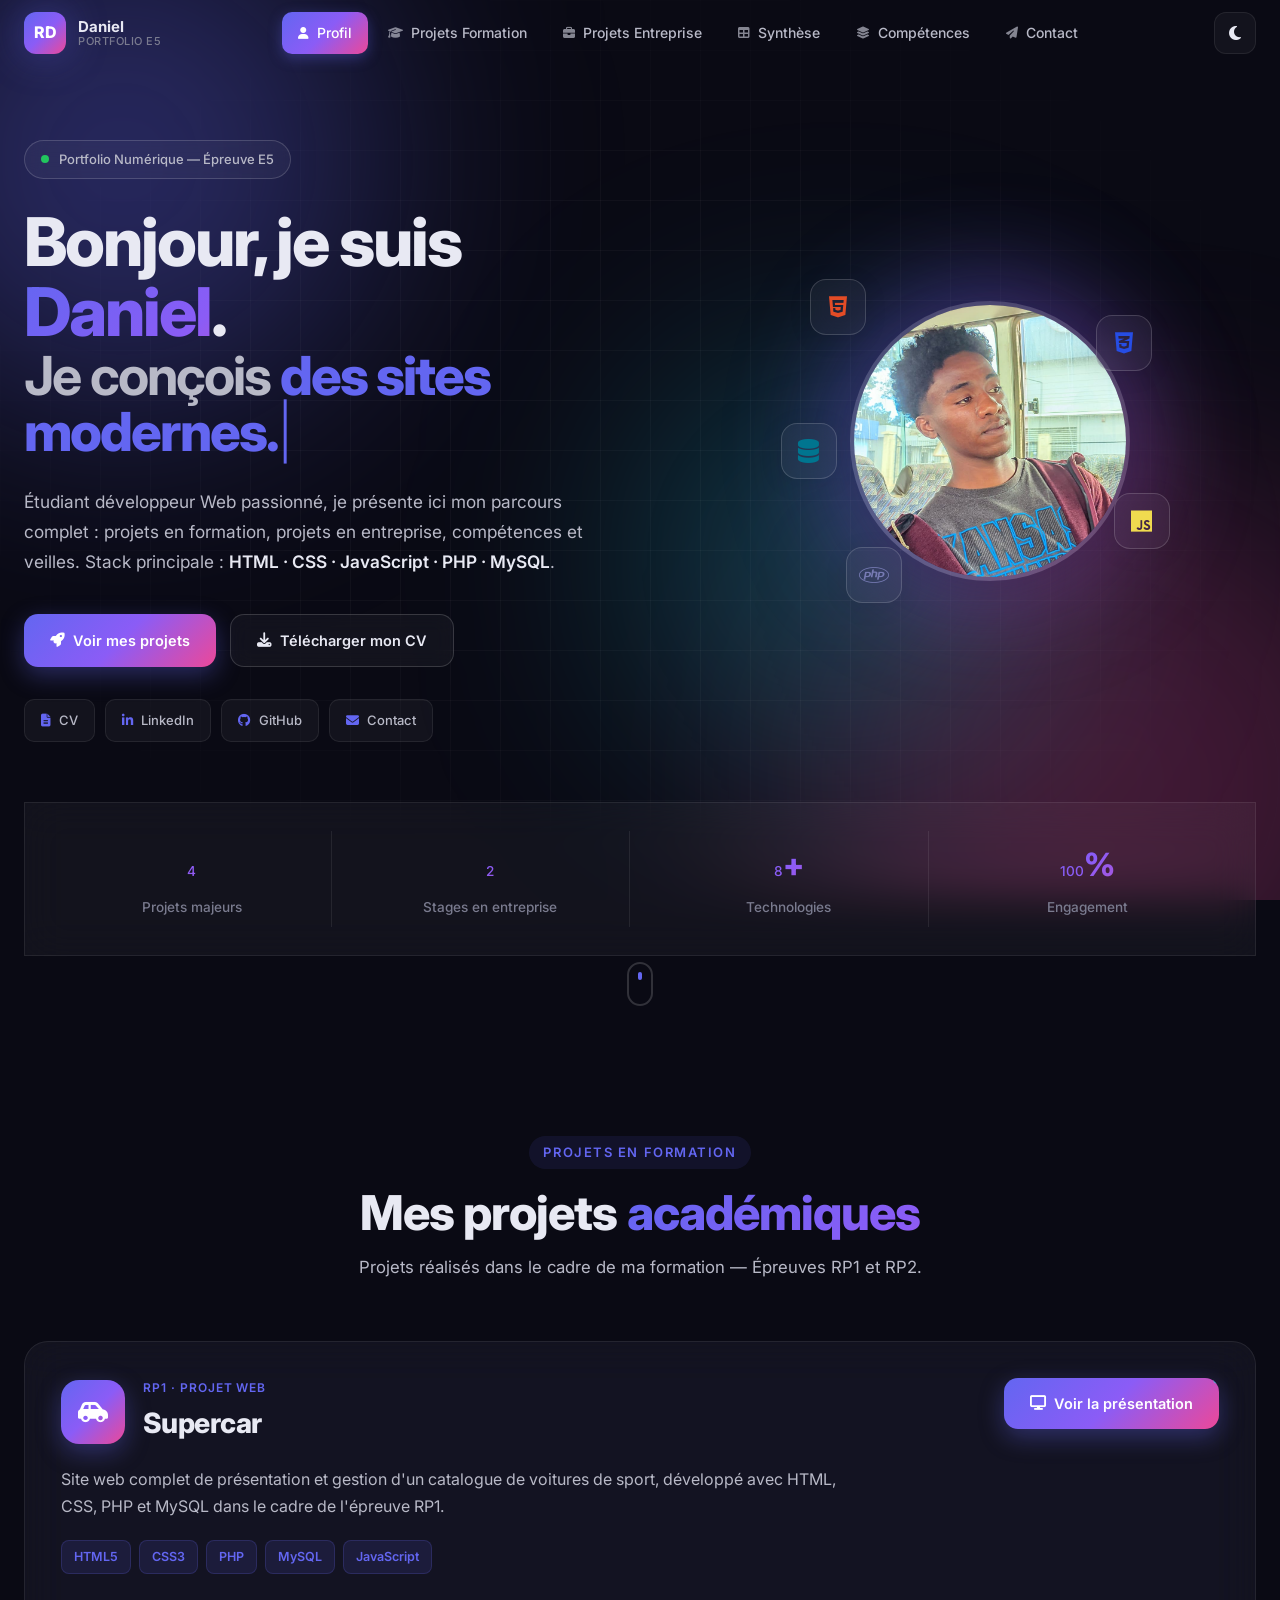
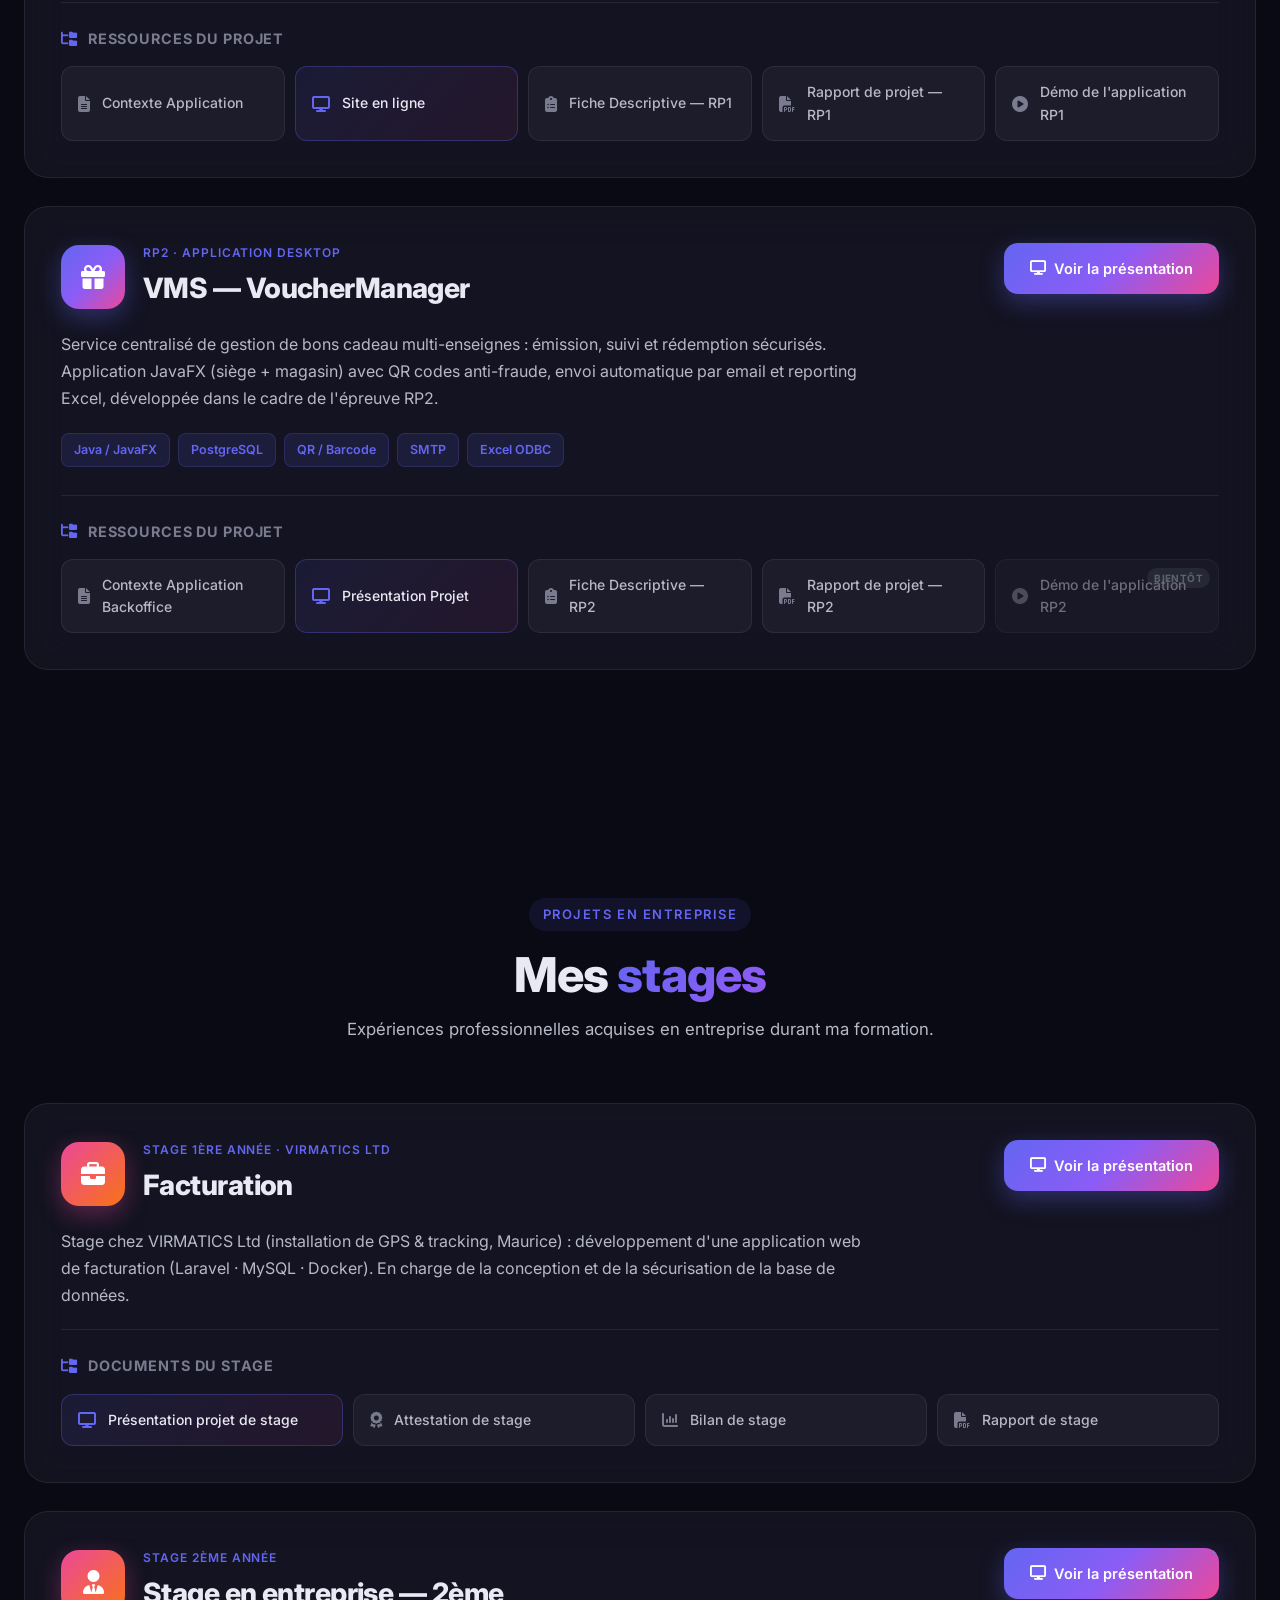
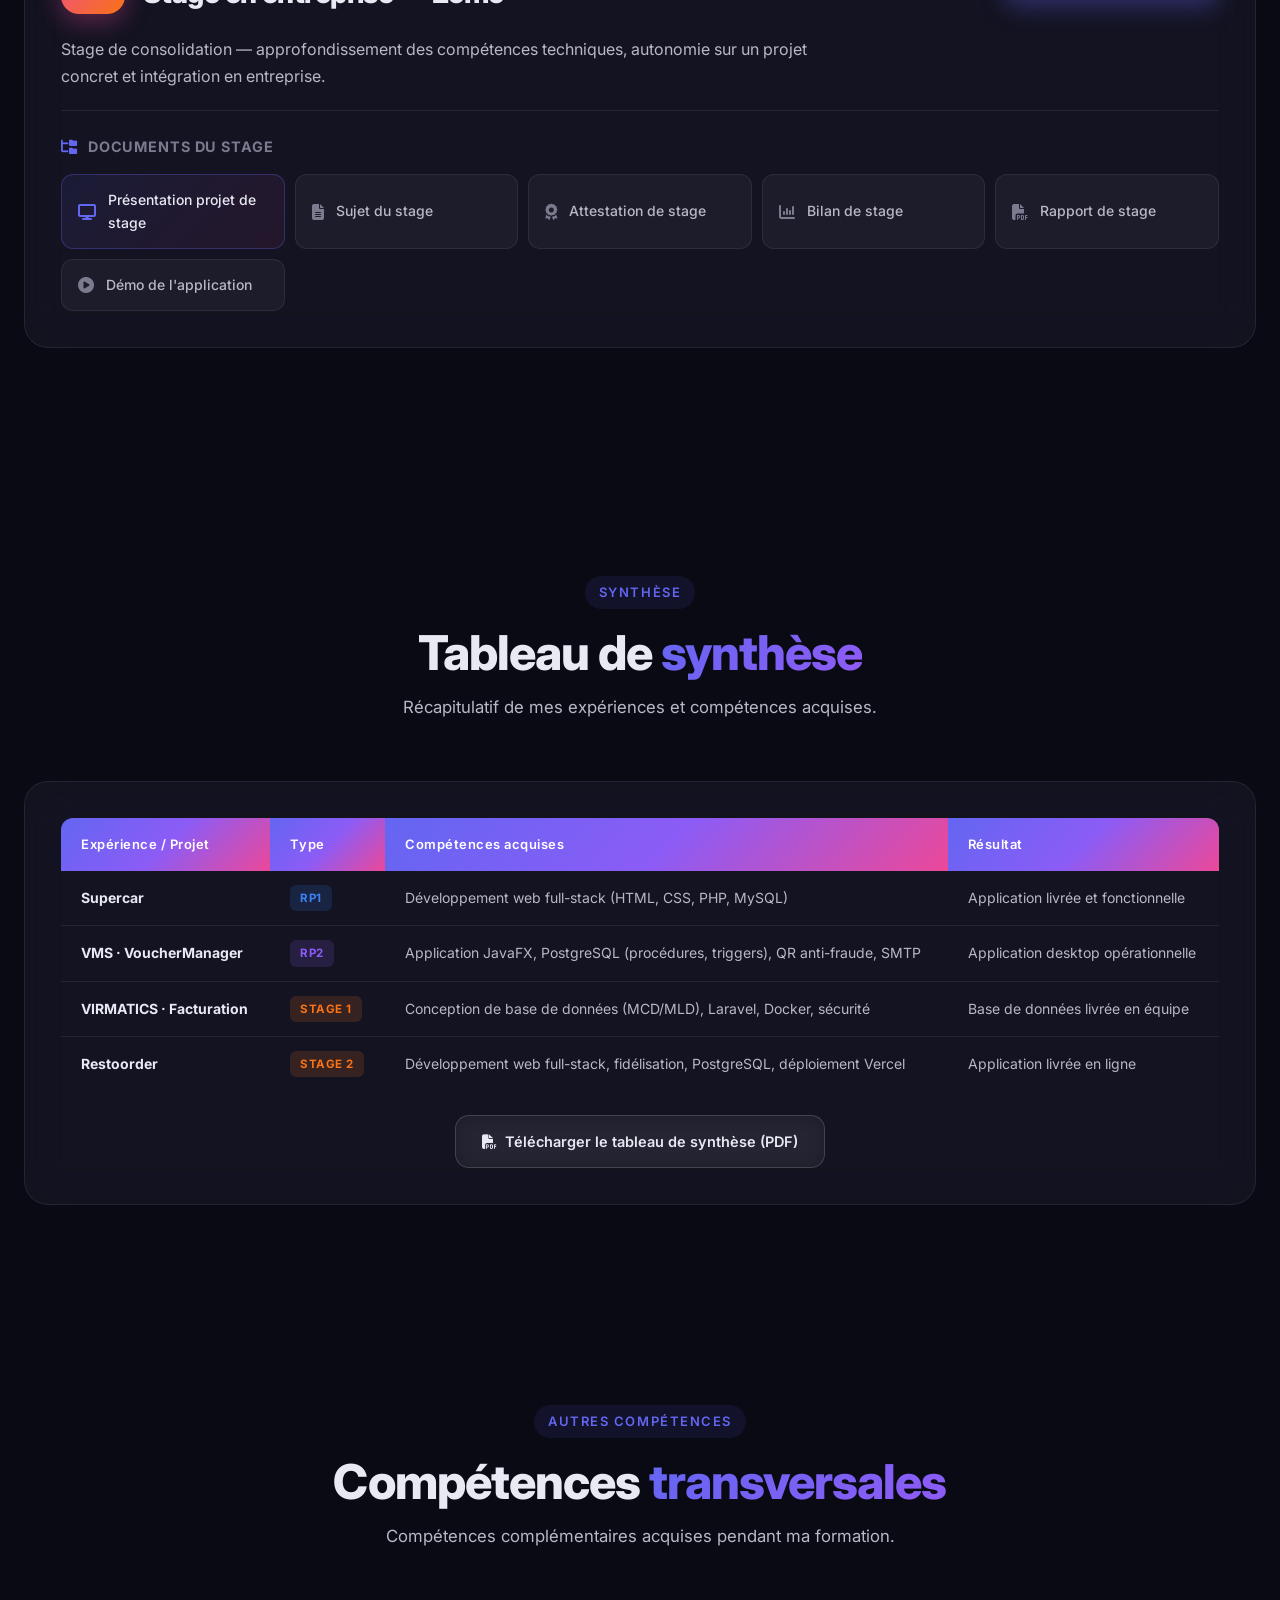
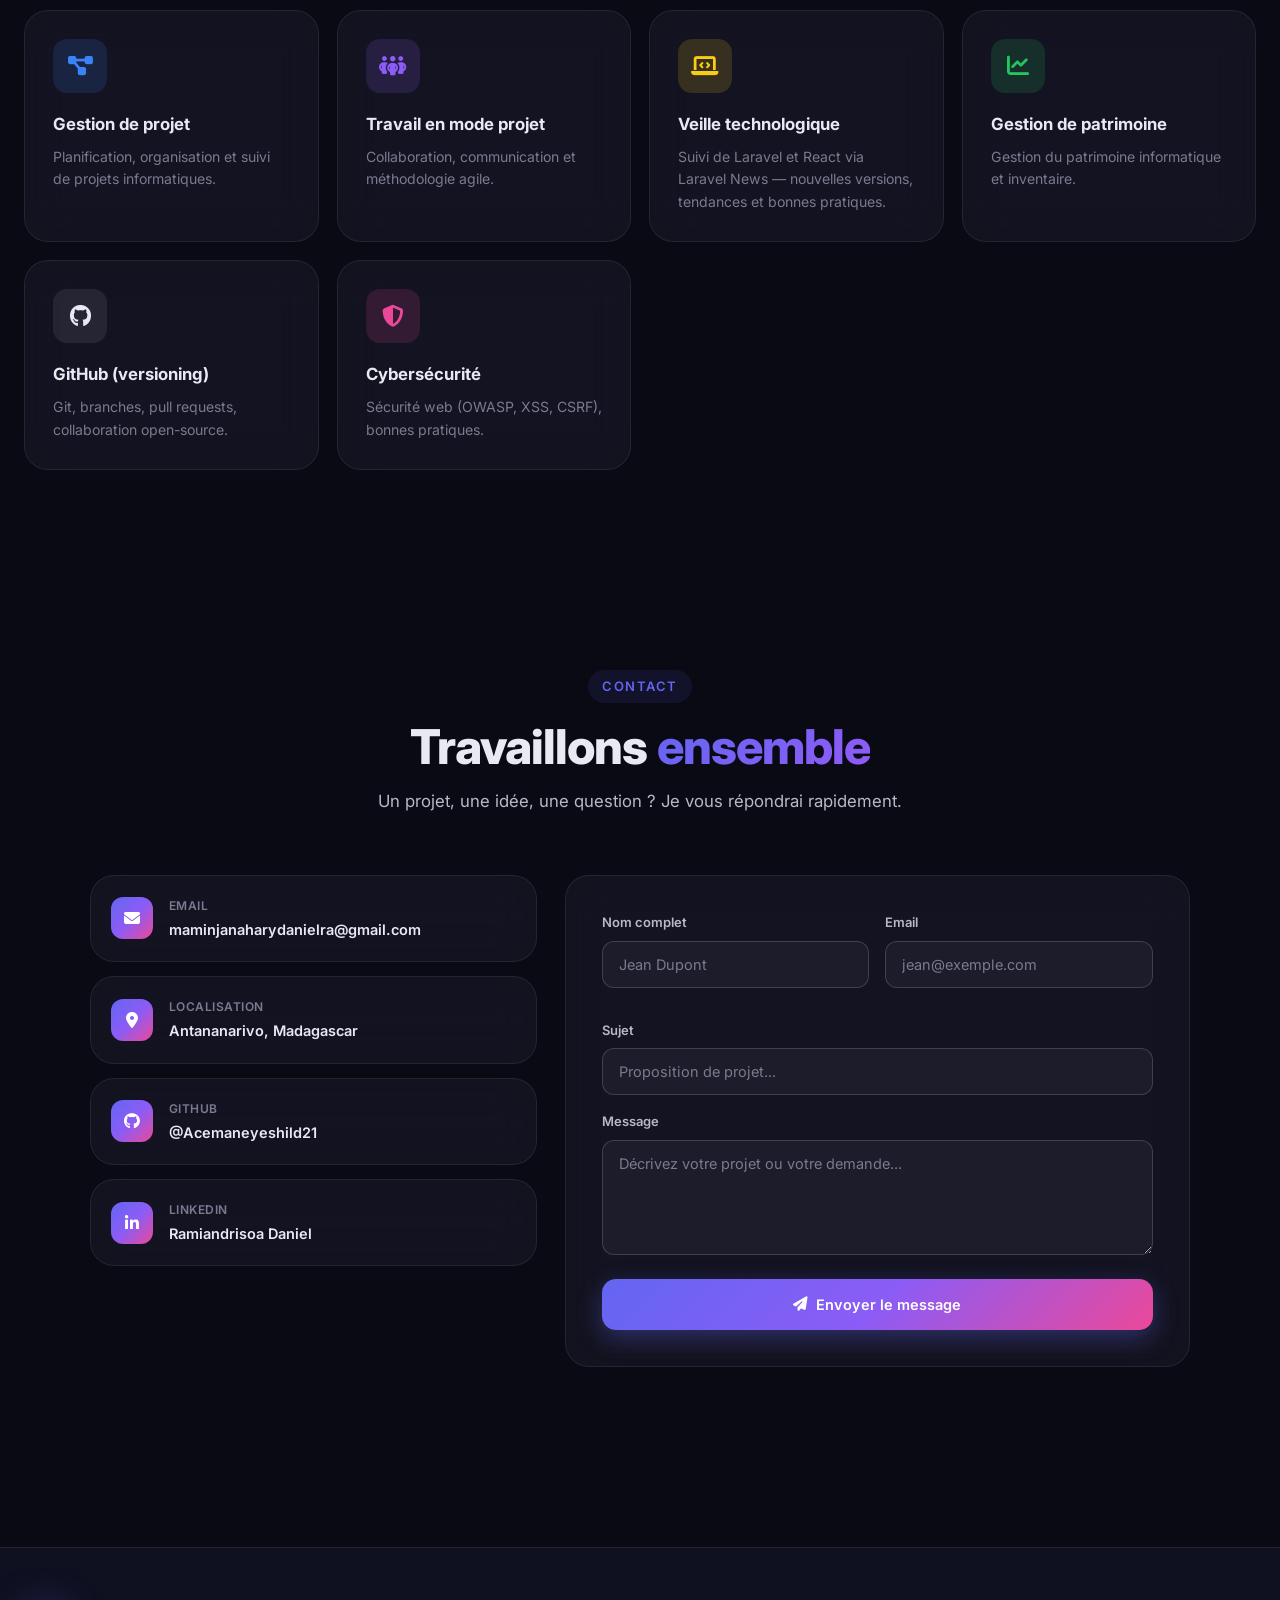
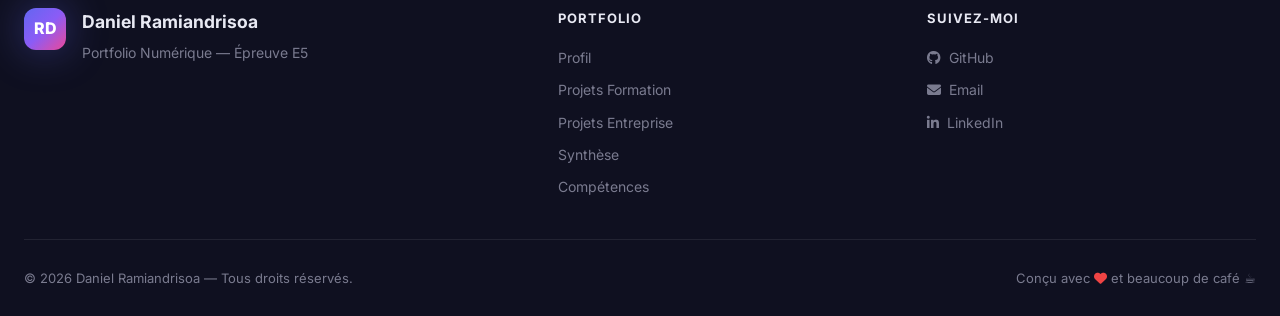
==== commit 4693601d: "Ajout LinkedIn (3 emplacements) + présentation Canva Supercar - LinkedIn câblé : profil, contact, fo" ====
--- a/index.html
+++ b/index.html
@@ -106,7 +106,7 @@
                         <a href="CV.pdf" target="_blank" class="profile-link">
                             <i class="fas fa-file-lines"></i> CV
                         </a>
-                        <a href="#" target="_blank" rel="noopener" class="profile-link">
+                        <a href="https://www.linkedin.com/in/ramiandrisoa-daniel-5098a5367" target="_blank" rel="noopener" class="profile-link">
                             <i class="fab fa-linkedin-in"></i> LinkedIn
                         </a>
                         <a href="https://github.com/Acemaneyeshild21" target="_blank" rel="noopener" class="profile-link">
@@ -175,8 +175,8 @@
                             <h3>Supercar</h3>
                         </div>
                     </div>
-                    <a href="https://supercar21.alwaysdata.net" target="_blank" rel="noopener" class="btn btn-primary btn-presentation">
-                        <i class="fas fa-display"></i> Voir le site en ligne
+                    <a href="https://www.canva.com/design/DAGnNjUkY20/Vyg6l0wYYoTTYIf9iCBpEg/view" target="_blank" rel="noopener" class="btn btn-primary btn-presentation">
+                        <i class="fas fa-display"></i> Voir la présentation
                     </a>
                 </div>
 
@@ -512,7 +512,7 @@
                         <i class="fab fa-linkedin-in"></i>
                         <div>
                             <span>LinkedIn</span>
-                            <a href="#" target="_blank">Mon profil LinkedIn</a>
+                            <a href="https://www.linkedin.com/in/ramiandrisoa-daniel-5098a5367" target="_blank" rel="noopener">Ramiandrisoa Daniel</a>
                         </div>
                     </div>
                 </div>
@@ -573,7 +573,7 @@
                 <h5>Suivez-moi</h5>
                 <a href="https://github.com/Acemaneyeshild21" target="_blank" rel="noopener"><i class="fab fa-github"></i> GitHub</a>
                 <a href="mailto:maminjanaharydanielra@gmail.com"><i class="fas fa-envelope"></i> Email</a>
-                <a href="#"><i class="fab fa-linkedin-in"></i> LinkedIn</a>
+                <a href="https://www.linkedin.com/in/ramiandrisoa-daniel-5098a5367" target="_blank" rel="noopener"><i class="fab fa-linkedin-in"></i> LinkedIn</a>
             </div>
         </div>
 
